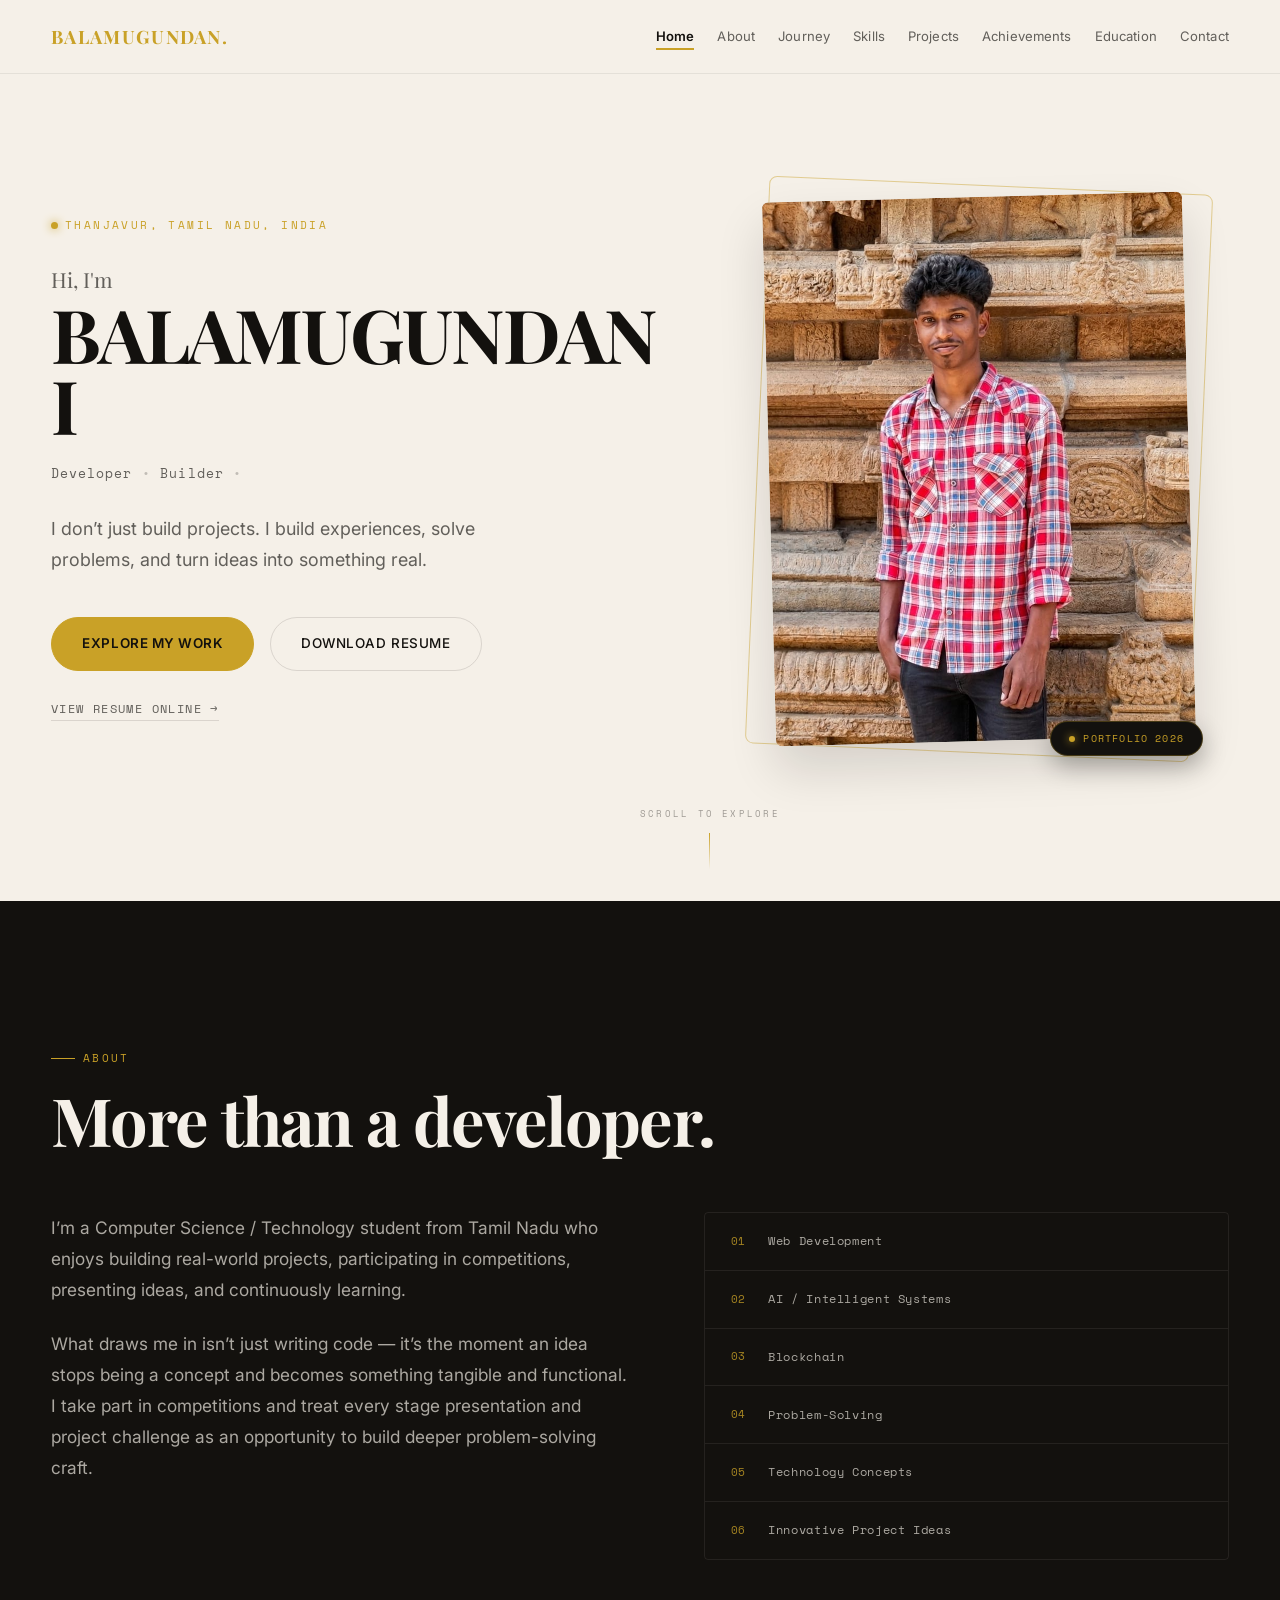
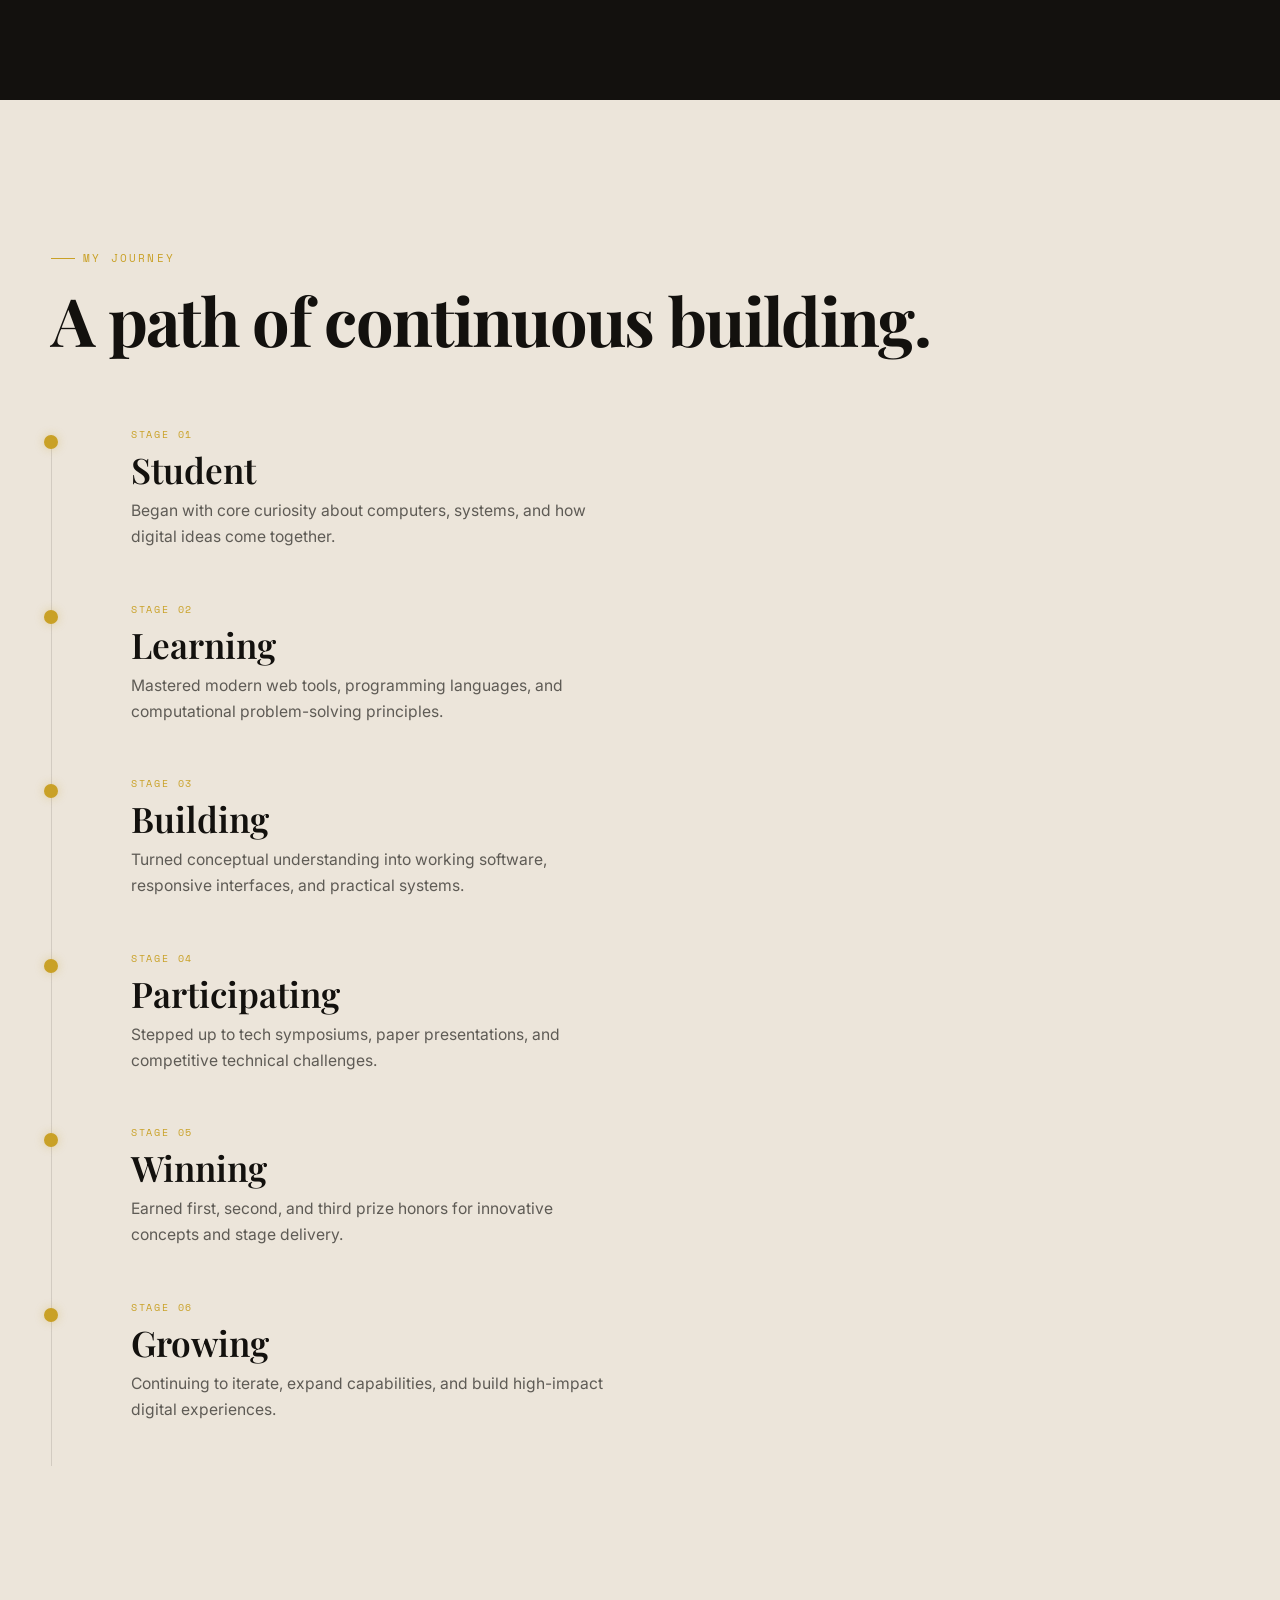
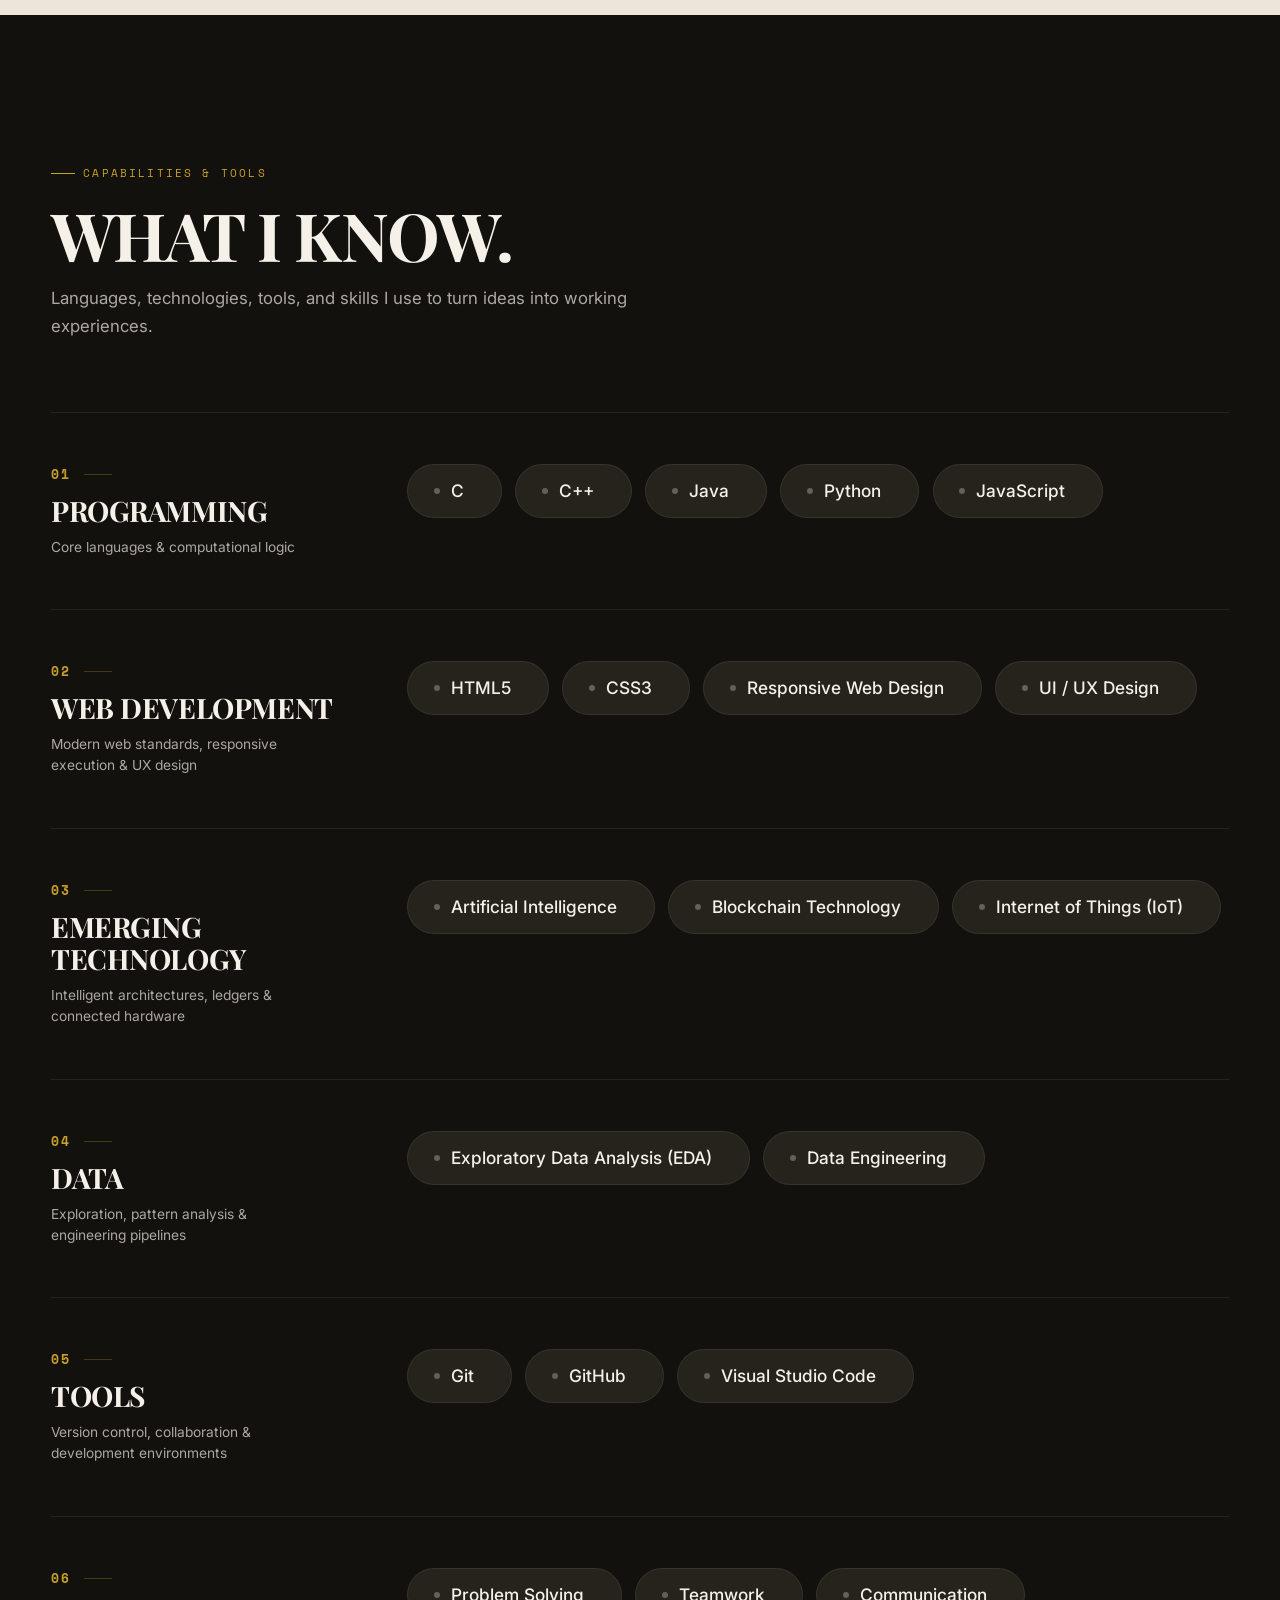
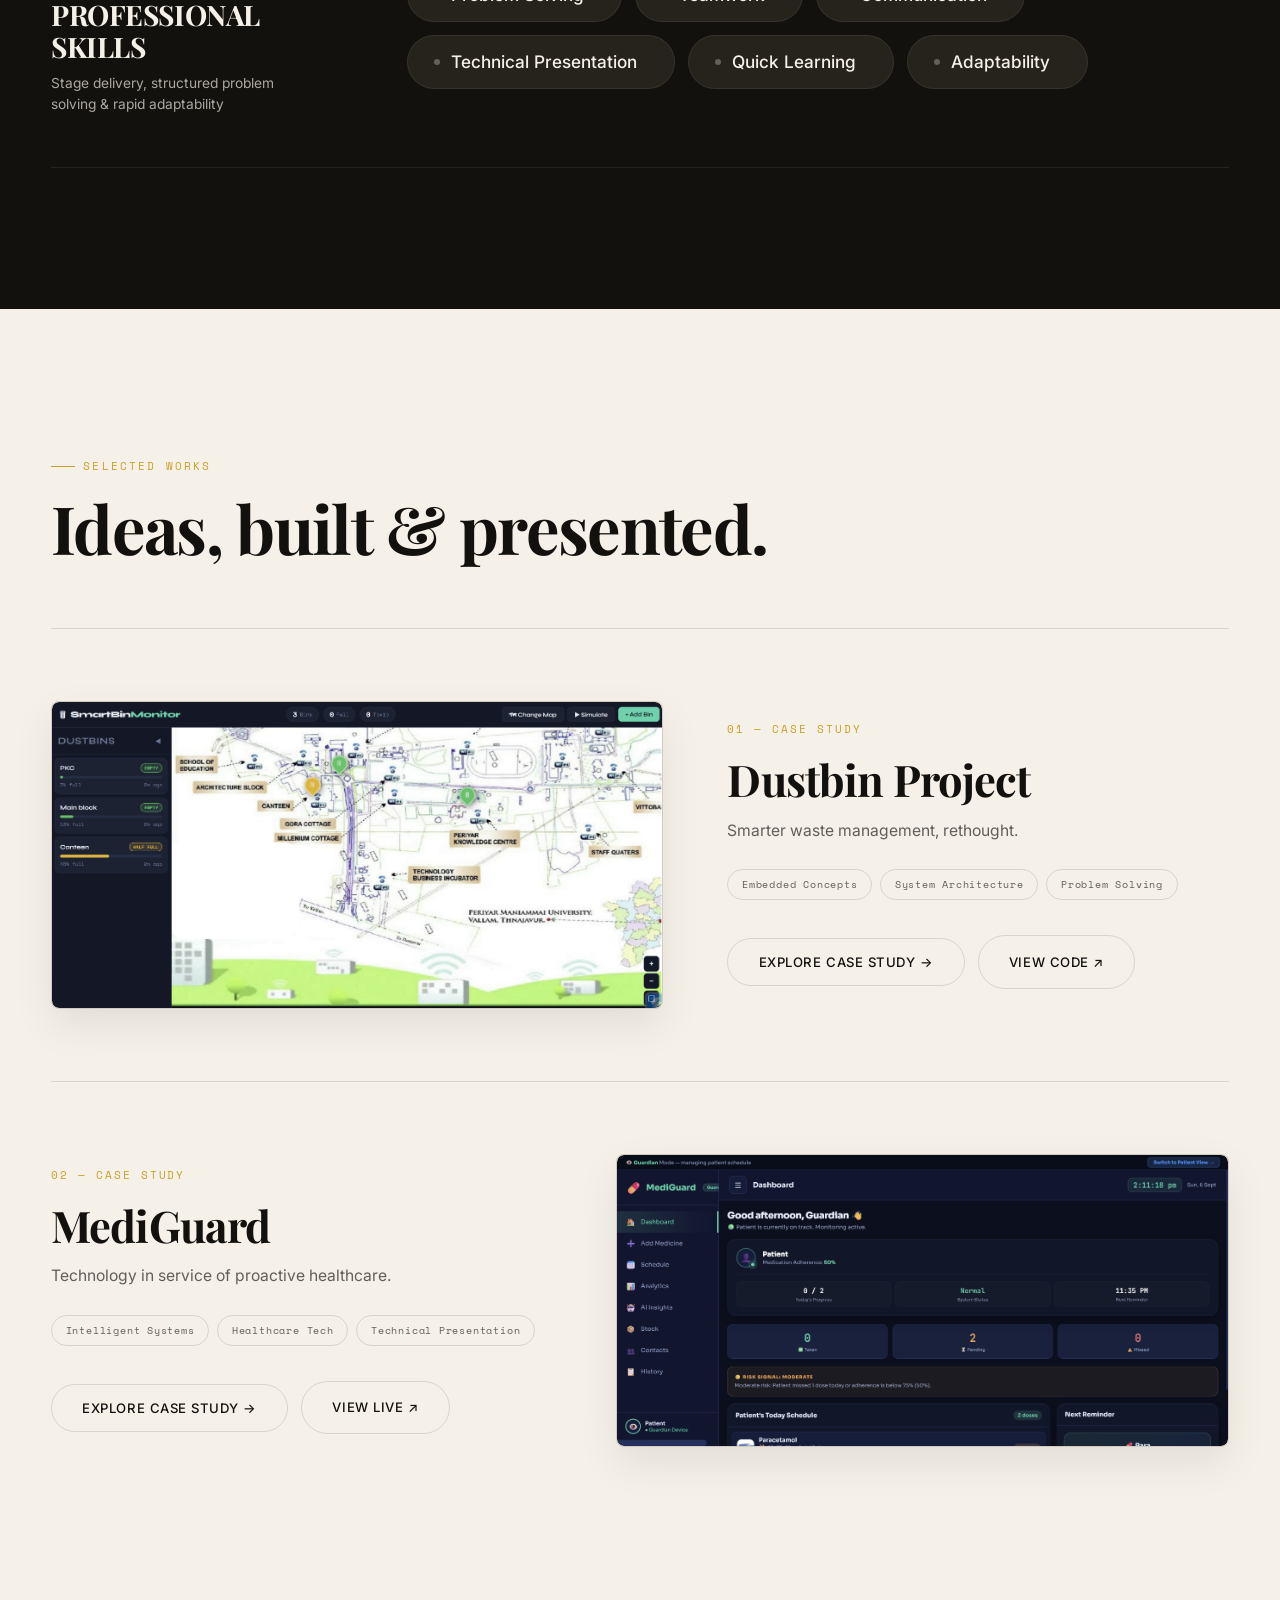
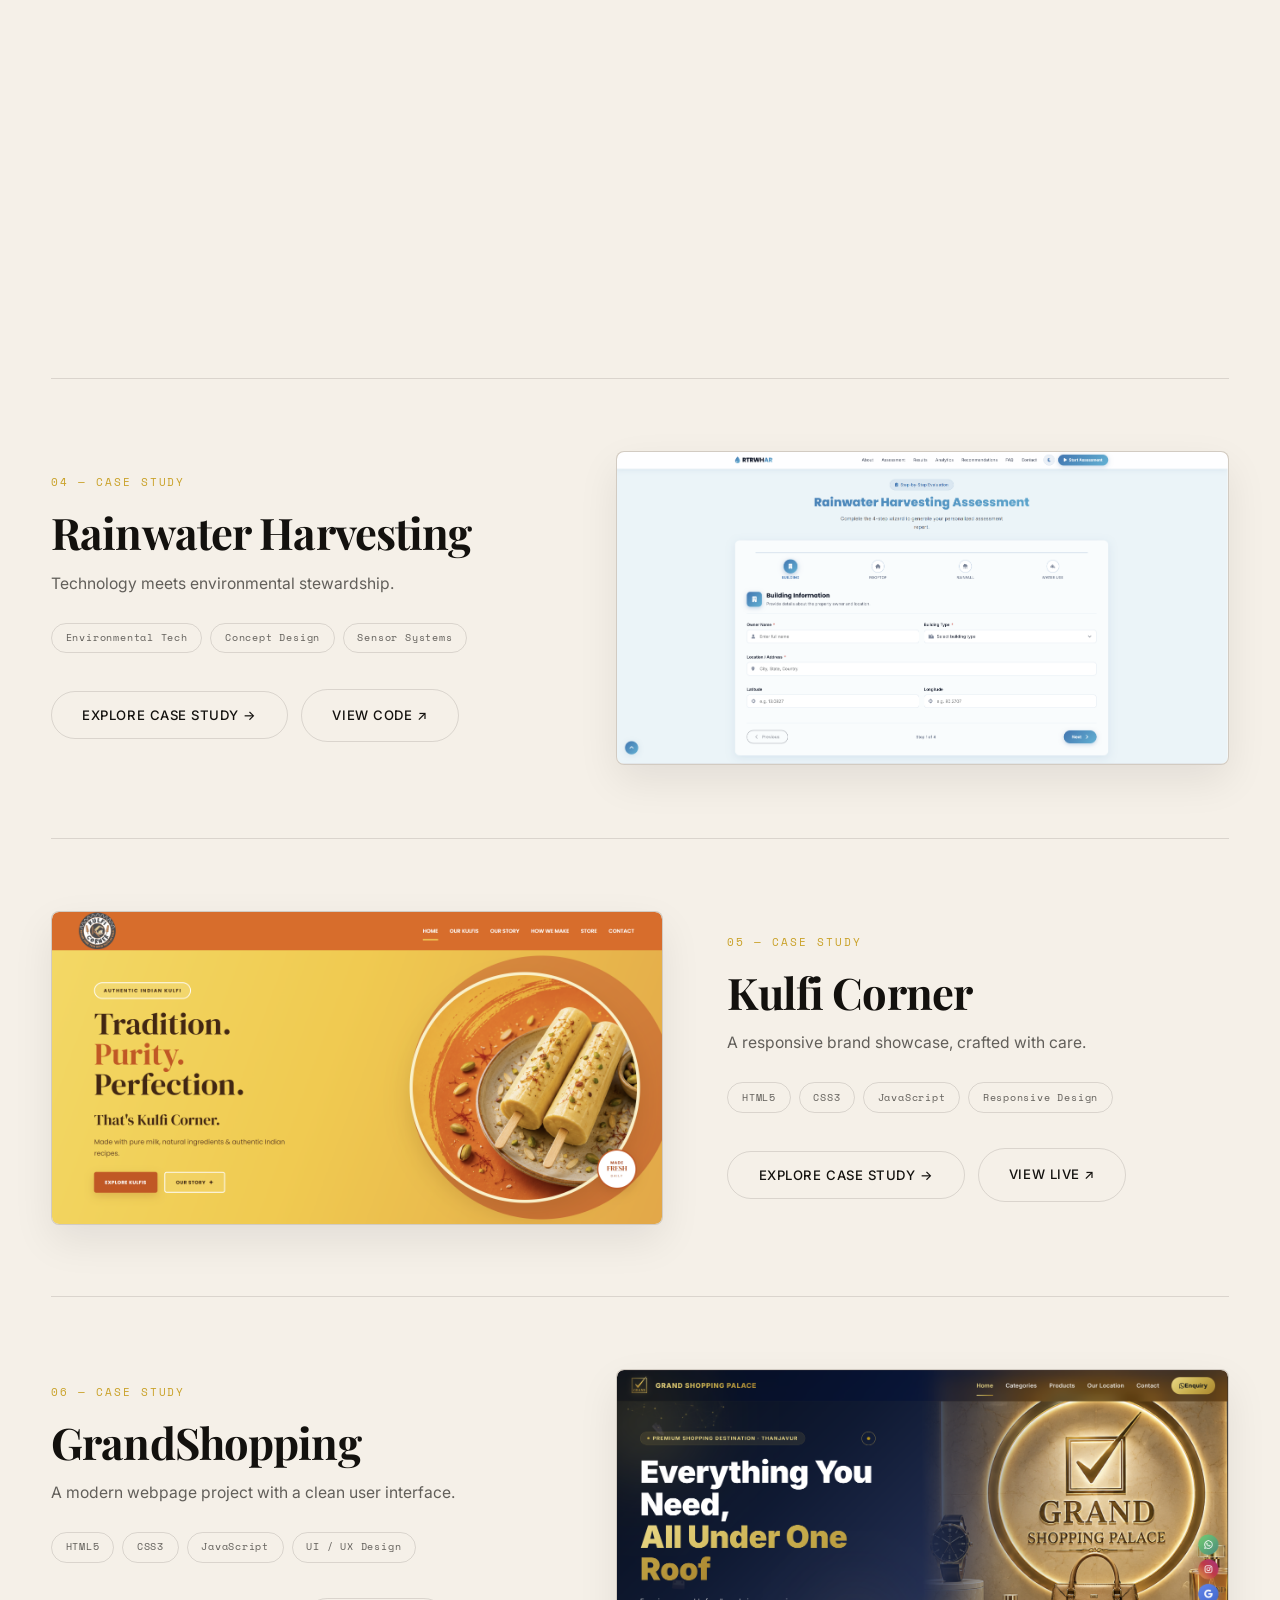
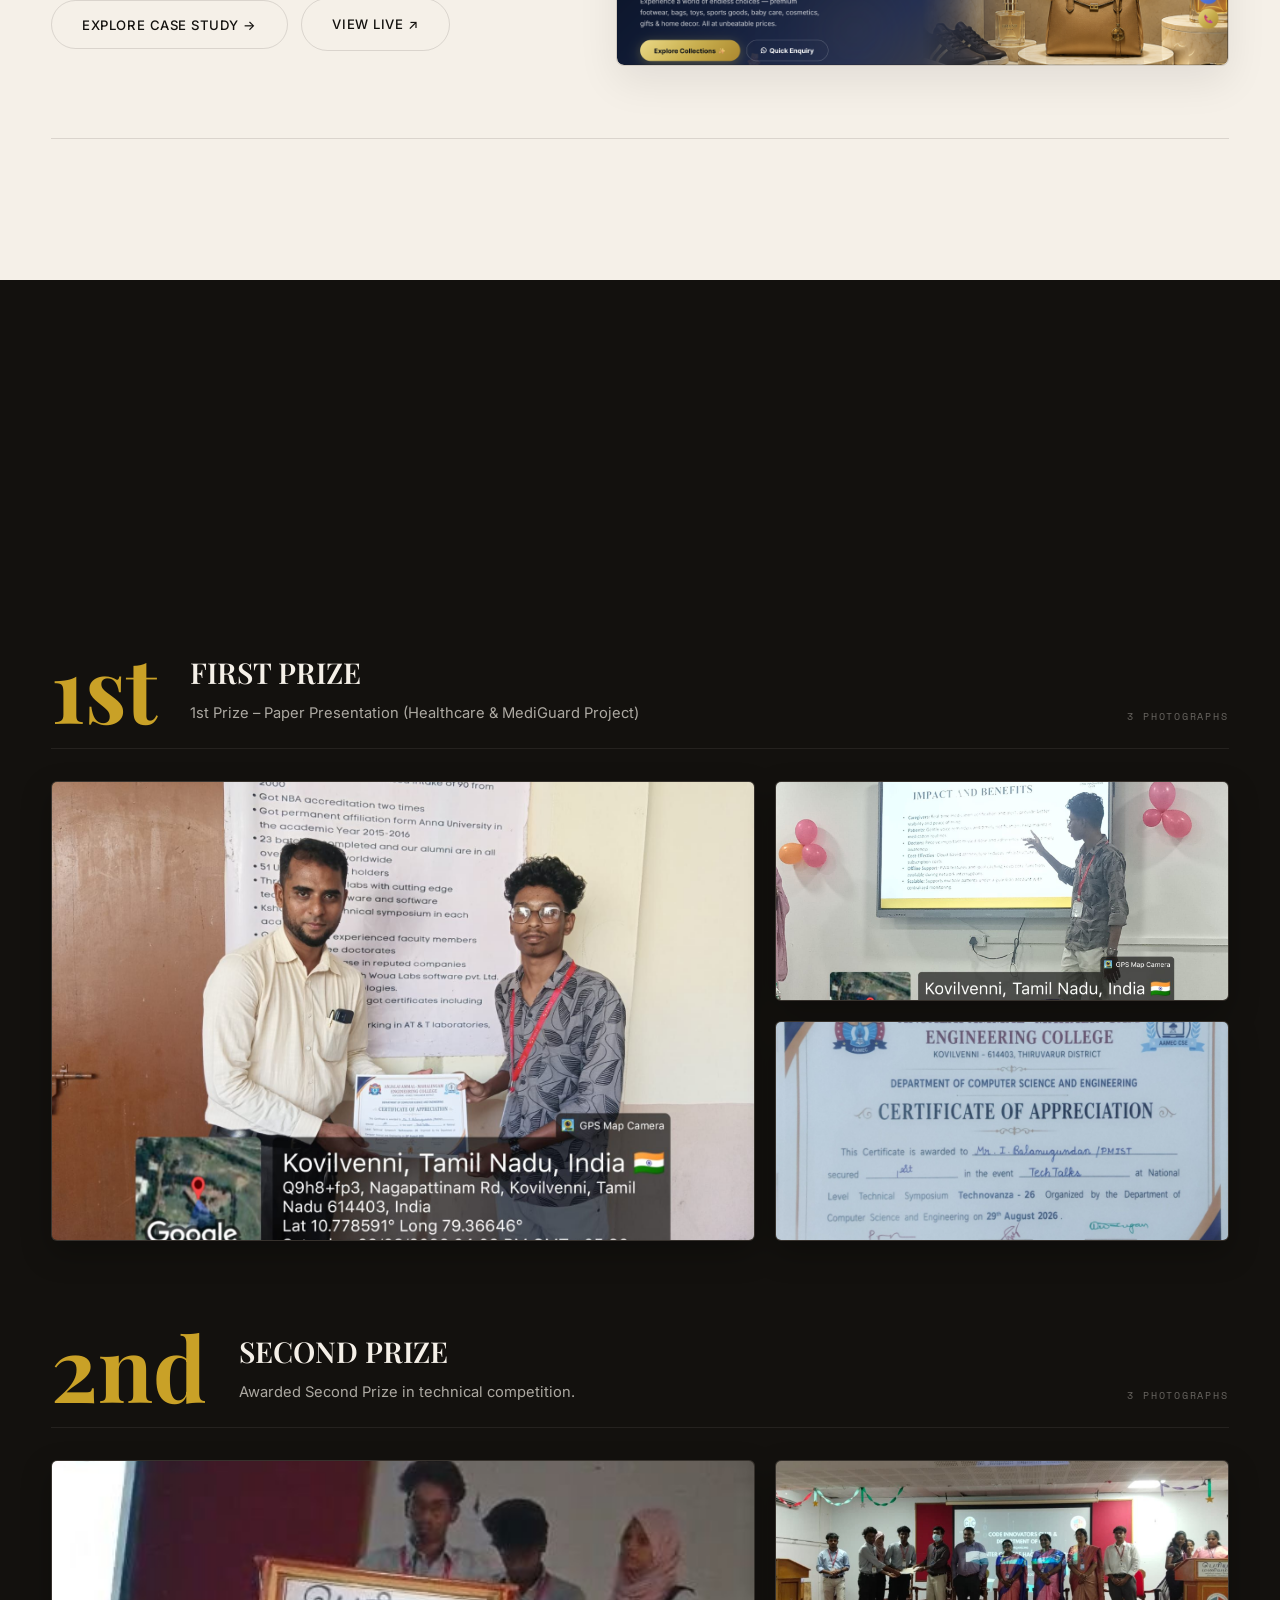
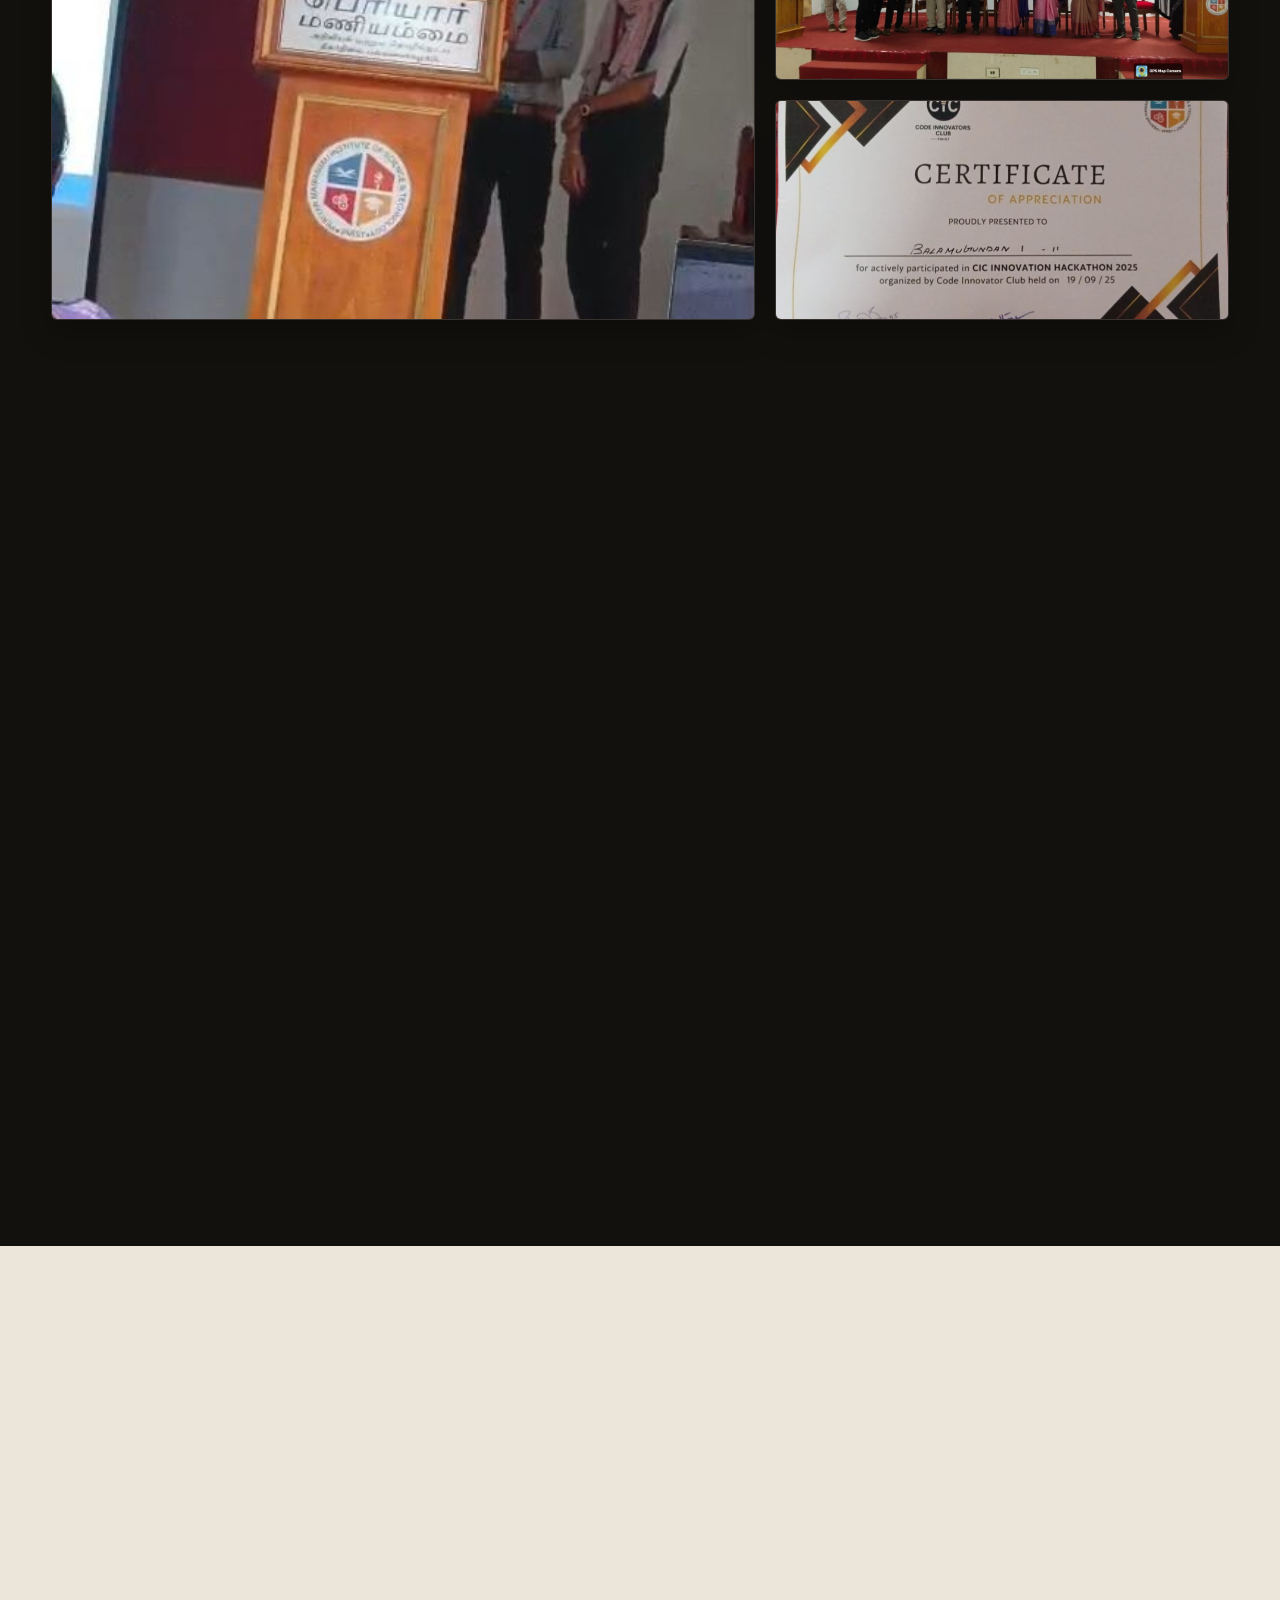
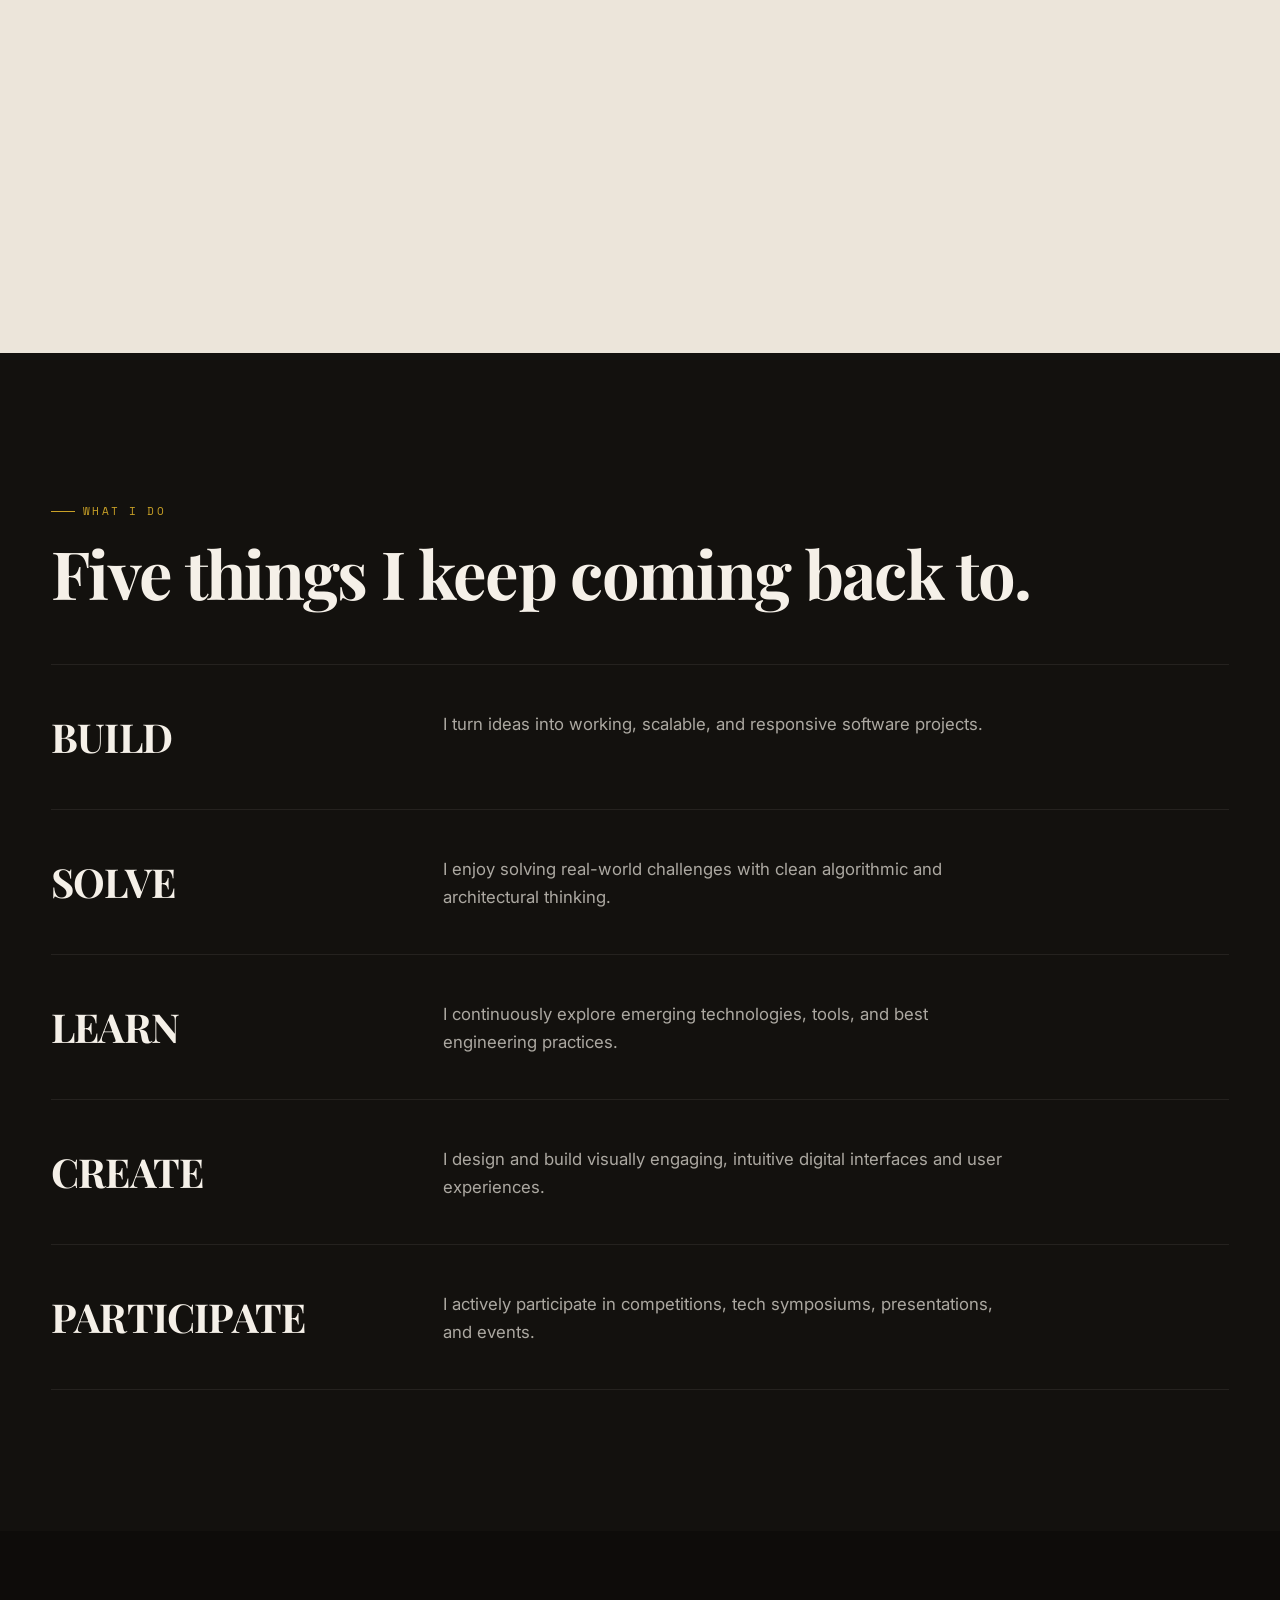
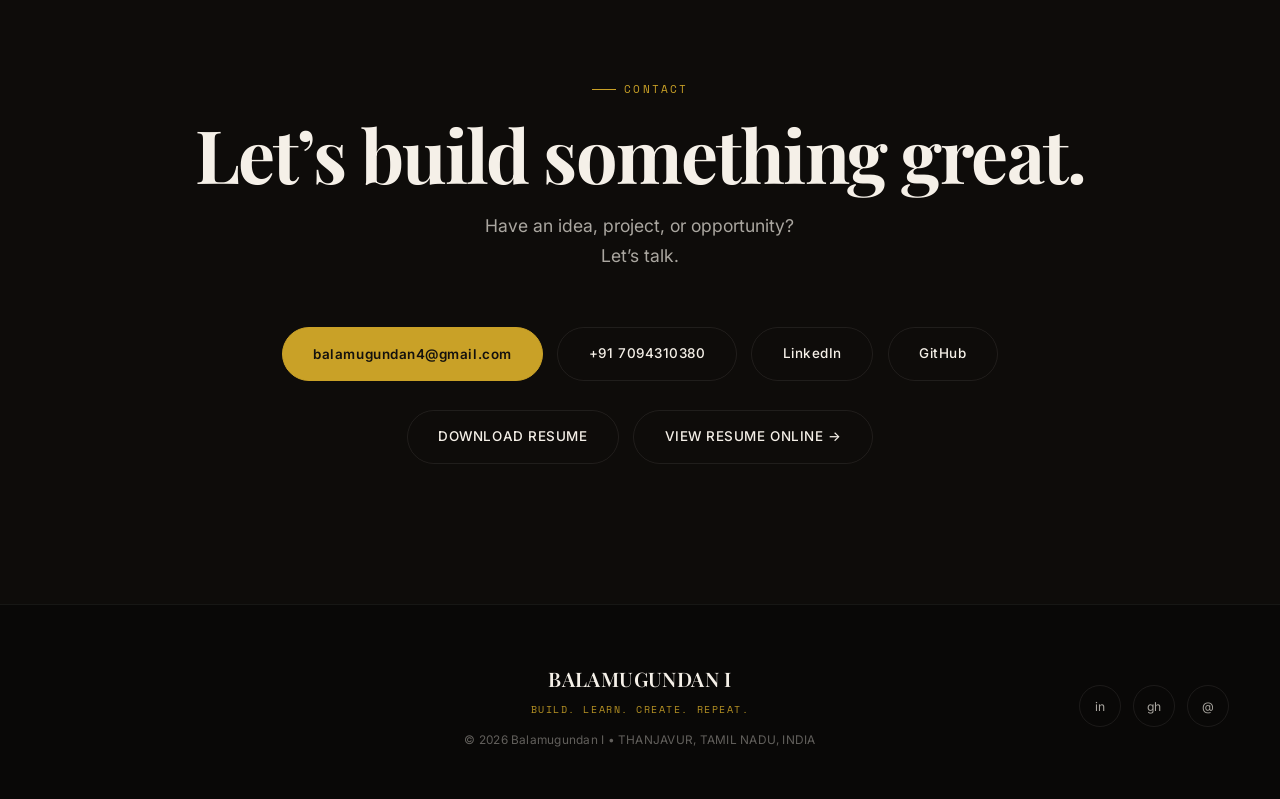
==== index.html @ ce83cd6a "Add project files" ====
<!doctype html>
<html lang="en">
<head>
  <meta charset="UTF-8" />
  <meta name="viewport" content="width=device-width, initial-scale=1.0" />
  <title>Balamugundan I — Developer & Technology Enthusiast</title>
  <meta name="description" content="Personal portfolio of Balamugundan I — developer, technology enthusiast, project builder, and competition participant." />
  <meta name="theme-color" content="#F5F0E8" />

  <!-- Open Graph Meta Tags -->
  <meta property="og:title" content="Balamugundan I — Developer & Technology Enthusiast" />
  <meta property="og:description" content="Personal portfolio of Balamugundan I — developer, technology enthusiast, project builder, and competition participant." />
  <meta property="og:type" content="website" />

  <link rel="icon" type="image/svg+xml" href="assets/favicon.svg" />
  
  <!-- Typography: Playfair Display (editorial) + Inter (clean) + Space Mono (technical) -->
  <link rel="preconnect" href="https://fonts.googleapis.com" />
  <link rel="preconnect" href="https://fonts.gstatic.com" crossorigin />
  <link href="https://fonts.googleapis.com/css2?family=Inter:wght@300;400;500;600;700&family=Playfair+Display:ital,wght@0,400;0,500;0,600;0,700;1,400;1,500;1,600&family=Space+Mono:ital,wght@0,400;0,700;1,400&display=swap" rel="stylesheet" />

  <link rel="stylesheet" href="style.css" />
</head>
<body>

  <!-- Scroll Progress Indicator -->
  <div id="scrollProgress" class="scroll-progress" aria-hidden="true"></div>

  <!-- Cinematic Intro Overlay -->
  <div id="intro" class="intro-curtain">
    <div class="intro-glow" aria-hidden="true"></div>
    <div class="intro-content">
      <div class="intro-rule" aria-hidden="true"></div>
      <h1 class="intro-name" id="introName">BALAMUGUNDAN I</h1>
      <p class="intro-line">BUILDING IDEAS INTO EXPERIENCES</p>
    </div>
    <button id="introSkip" class="intro-skip" hidden aria-label="Skip introduction">SKIP &rarr;</button>
  </div>

  <!-- Editorial Slim Navigation Bar (Integrated with Overall Aesthetic) -->
  <header class="site-header" id="siteHeader">
    <div class="header-inner container">
      <!-- Brand / Monogram -->
      <a href="#home" class="header-brand" data-goto="home" aria-label="Balamugundan I - Go to top">
        <span class="brand-text">BALAMUGUNDAN<span>.</span></span>
      </a>
      
      <!-- Editorial Navigation Links -->
      <nav class="header-nav" aria-label="Primary Navigation">
        <button data-goto="home" class="nav-item active">
          <span class="nav-text">Home</span>
          <span class="nav-indicator"></span>
        </button>
        <button data-goto="about" class="nav-item">
          <span class="nav-text">About</span>
          <span class="nav-indicator"></span>
        </button>
        <button data-goto="journey" class="nav-item">
          <span class="nav-text">Journey</span>
          <span class="nav-indicator"></span>
        </button>
        <button data-goto="skills" class="nav-item">
          <span class="nav-text">Skills</span>
          <span class="nav-indicator"></span>
        </button>
        <button data-goto="projects" class="nav-item">
          <span class="nav-text">Projects</span>
          <span class="nav-indicator"></span>
        </button>
        <button data-goto="achievements" class="nav-item">
          <span class="nav-text">Achievements</span>
          <span class="nav-indicator"></span>
        </button>
        <button data-goto="education" class="nav-item">
          <span class="nav-text">Education</span>
          <span class="nav-indicator"></span>
        </button>
        <button data-goto="contact" class="nav-item">
          <span class="nav-text">Contact</span>
          <span class="nav-indicator"></span>
        </button>
      </nav>

      <!-- Mobile Compact Menu Trigger -->
      <button class="header-mobile-toggle" id="headerMobileToggle" aria-expanded="false" aria-label="Open navigation menu">
        <span class="toggle-dot"></span>
        <span class="toggle-text">MENU</span>
      </button>
    </div>

    <!-- Mobile Editorial Drawer Menu -->
    <div class="mobile-drawer" id="mobileDrawer" aria-hidden="true">
      <div class="drawer-backdrop" id="drawerBackdrop"></div>
      <div class="drawer-panel">
        <div class="drawer-top">
          <span class="drawer-brand">BALAMUGUNDAN<span>.</span></span>
          <button class="drawer-close" id="drawerClose" aria-label="Close menu">&times;</button>
        </div>
        
        <div class="drawer-links">
          <button data-goto="home" class="drawer-link active">
            <span class="d-num">01</span><span class="d-label">Home</span>
          </button>
          <button data-goto="about" class="drawer-link">
            <span class="d-num">02</span><span class="d-label">About</span>
          </button>
          <button data-goto="journey" class="drawer-link">
            <span class="d-num">03</span><span class="d-label">Journey</span>
          </button>
          <button data-goto="skills" class="drawer-link">
            <span class="d-num">04</span><span class="d-label">Skills</span>
          </button>
          <button data-goto="projects" class="drawer-link">
            <span class="d-num">05</span><span class="d-label">Projects</span>
          </button>
          <button data-goto="achievements" class="drawer-link">
            <span class="d-num">06</span><span class="d-label">Achievements</span>
          </button>
          <button data-goto="education" class="drawer-link">
            <span class="d-num">07</span><span class="d-label">Education</span>
          </button>
          <button data-goto="contact" class="drawer-link">
            <span class="d-num">08</span><span class="d-label">Contact</span>
          </button>
        </div>

        <div class="drawer-bottom">
          <div class="drawer-resume-btns">
            <a href="Balamugundan_Resume.pdf" download="Balamugundan_Resume.pdf" class="btn small primary download-resume-btn">DOWNLOAD RESUME &darr;</a>
            <a href="Balamugundan_Resume.pdf" target="_blank" rel="noopener noreferrer" class="btn small on-light-btn">VIEW RESUME ONLINE &rarr;</a>
          </div>
          <p class="drawer-info">balamugundan4@gmail.com &bull; THANJAVUR, TAMIL NADU, INDIA</p>
        </div>
      </div>
    </div>
  </header>

  <main>

    <!-- 1. Hero Section (Clean, Immersive Split Layout) -->
    <section id="home" class="hero-section">
      <div class="container hero-grid">
        
        <!-- Left Column: Personal Identity & Messaging -->
        <div class="hero-left">
          <div class="hero-eyebrow hero-reveal" style="--d: 1;">
            <span class="hero-loc-dot"></span>
            <span>THANJAVUR, TAMIL NADU, INDIA</span>
          </div>

          <p class="hero-greeting hero-reveal" style="--d: 2;">Hi, I'm</p>
          <h1 class="hero-name hero-reveal" style="--d: 3;" id="heroName">BALAMUGUNDAN I</h1>
          
          <div class="hero-role-line hero-reveal" style="--d: 4;">
            <span>Developer</span>
            <span class="hero-dot">&bull;</span>
            <span>Builder</span>
            <span class="hero-dot">&bull;</span>
            <span id="roleAnimated" class="hero-role-animated">Tech Enthusiast</span>
          </div>

          <p class="hero-statement hero-reveal" style="--d: 5;">
            I don&rsquo;t just build projects. I build experiences, solve problems, and turn ideas into something real.
          </p>

          <div class="hero-actions hero-reveal" style="--d: 6;">
            <a href="#projects" class="btn primary" data-goto="projects">EXPLORE MY WORK</a>
            <a href="Balamugundan_Resume.pdf" download="Balamugundan_Resume.pdf" class="btn on-light-btn download-resume-btn">DOWNLOAD RESUME</a>
          </div>

          <div class="hero-resume-row hero-reveal" style="--d: 7;">
            <a href="Balamugundan_Resume.pdf" target="_blank" rel="noopener noreferrer" class="btn-ghost">VIEW RESUME ONLINE &rarr;</a>
          </div>
        </div>

        <!-- Right Column: Prominent Personal Photo Frame -->
        <div class="hero-right">
          <div class="profile-art-container hero-reveal" style="--d: 4;" id="profilePhotoContainer">
            <div class="profile-art-frame">
              <img 
                id="profilePhotoImg"
                src="public/images/profile.jpeg" 
                alt="Balamugundan I - Personal Photo" 
                class="profile-photo"
                onerror="this.onerror=null; this.src='assets/images/profile.jpg'; this.onerror=() => showProfilePlaceholder();"
              />
              
              <!-- Elegant Typography Fallback (shows before user copies personal photo) -->
              <div id="profilePlaceholder" class="profile-photo-placeholder" style="display: none;">
                <div class="ph-monogram">BI</div>
                <span class="ph-label">BALAMUGUNDAN I</span>
                <span class="ph-tag">Developer &bull; Builder</span>
                <span class="ph-path">/public/images/profile.jpg</span>
              </div>
            </div>

            <!-- Floating Accent Badge -->
            <div class="profile-badge hero-reveal" style="--d: 8;">
              <span class="badge-dot"></span>
              <span>PORTFOLIO 2026</span>
            </div>
          </div>
        </div>

      </div>
      <div class="scroll-hint hero-reveal" style="--d: 9;" aria-hidden="true">SCROLL TO EXPLORE</div>
    </section>

    <!-- 2. About Me Section -->
    <section id="about">
      <div class="container">
        <p class="eyebrow reveal">About</p>
        <h2 class="reveal section-title">More than a developer.</h2>

        <div class="about-layout">
          <div class="reveal">
            <p class="about-copy">
              I&rsquo;m a Computer Science / Technology student from Tamil Nadu who enjoys building real-world projects, participating in competitions, presenting ideas, and continuously learning.
            </p>
            <p class="about-copy">
              What draws me in isn&rsquo;t just writing code &mdash; it&rsquo;s the moment an idea stops being a concept and becomes something tangible and functional. I take part in competitions and treat every stage presentation and project challenge as an opportunity to build deeper problem-solving craft.
            </p>
          </div>

          <div class="reveal about-interests">
            <div class="interest-item"><span class="interest-num">01</span><span>Web Development</span></div>
            <div class="interest-item"><span class="interest-num">02</span><span>AI / Intelligent Systems</span></div>
            <div class="interest-item"><span class="interest-num">03</span><span>Blockchain</span></div>
            <div class="interest-item"><span class="interest-num">04</span><span>Problem-Solving</span></div>
            <div class="interest-item"><span class="interest-num">05</span><span>Technology Concepts</span></div>
            <div class="interest-item"><span class="interest-num">06</span><span>Innovative Project Ideas</span></div>
          </div>
        </div>
      </div>
    </section>

    <!-- 3. My Journey Section -->
    <section id="journey">
      <div class="container">
        <p class="eyebrow reveal">My Journey</p>
        <h2 class="reveal section-title">A path of continuous building.</h2>

        <div class="journey-track">
          <div class="journey-item reveal">
            <div class="journey-dot"></div>
            <span class="journey-step">STAGE 01</span>
            <h3>Student</h3>
            <p>Began with core curiosity about computers, systems, and how digital ideas come together.</p>
          </div>

          <div class="journey-item reveal">
            <div class="journey-dot"></div>
            <span class="journey-step">STAGE 02</span>
            <h3>Learning</h3>
            <p>Mastered modern web tools, programming languages, and computational problem-solving principles.</p>
          </div>

          <div class="journey-item reveal">
            <div class="journey-dot"></div>
            <span class="journey-step">STAGE 03</span>
            <h3>Building</h3>
            <p>Turned conceptual understanding into working software, responsive interfaces, and practical systems.</p>
          </div>

          <div class="journey-item reveal">
            <div class="journey-dot"></div>
            <span class="journey-step">STAGE 04</span>
            <h3>Participating</h3>
            <p>Stepped up to tech symposiums, paper presentations, and competitive technical challenges.</p>
          </div>

          <div class="journey-item reveal">
            <div class="journey-dot"></div>
            <span class="journey-step">STAGE 05</span>
            <h3>Winning</h3>
            <p>Earned first, second, and third prize honors for innovative concepts and stage delivery.</p>
          </div>

          <div class="journey-item reveal">
            <div class="journey-dot"></div>
            <span class="journey-step">STAGE 06</span>
            <h3>Growing</h3>
            <p>Continuing to iterate, expand capabilities, and build high-impact digital experiences.</p>
          </div>
        </div>
      </div>
    </section>

    <!-- 4. Skills Section -->
    <section id="skills">
      <div class="container">
        <p class="eyebrow reveal">Capabilities &amp; Tools</p>
        <h2 class="reveal section-title">WHAT I KNOW.</h2>
        <p class="skills-sub reveal">Languages, technologies, tools, and skills I use to turn ideas into working experiences.</p>
        <div class="skills-editorial" id="skillsContainer"></div>
      </div>
    </section>

    <!-- 5. Projects Section (Magazine / Editorial Layout) -->
    <section id="projects">
      <div class="container">
        <p class="eyebrow reveal">Selected Works</p>
        <h2 class="reveal section-title">Ideas, built &amp; presented.</h2>
        <div id="projectsMagazine" class="projects-magazine"></div>
      </div>
    </section>

    <!-- 6. Achievements Section (Single Headings, Visible Photo Previews) -->
    <section id="achievements">
      <div class="container">
        <p class="eyebrow reveal">Hall of Achievements</p>
        <h2 class="reveal section-title">Proof of the journey.</h2>
        <p class="achievements-sub reveal">Three moments that made the journey worth remembering.</p>

        <!-- Dynamic Editorial Gallery Rendered via JS -->
        <div id="achievementEditorial" class="achievement-editorial"></div>

        <!-- TechTalks / Special Recognition Strip (No Duplicate 1st Prize heading) -->
        <div class="achievement-milestone reveal">
          <div class="milestone-badge">&#9733; ADDITIONAL RECOGNITION</div>
          <div class="milestone-content">
            <h4>TechTalks Competition &mdash; 1st Place</h4>
            <p>Awarded first place at TechTalks for technical communication, ideation, and delivery.</p>
          </div>
        </div>
      </div>
    </section>

    <!-- 7. Education Section -->
    <section id="education">
      <div class="container">
        <p class="eyebrow reveal">Education</p>
        <h2 class="reveal section-title">Where it&rsquo;s taking shape.</h2>
        <div class="reveal edu-card">
          <div class="edu-icon">&#9670;</div>
          <div>
           <h3>Periyar Maniammai Institute of Science and Technology</h3>
            <p>B.Tech in Computer Science and Engineering</p>
            <p class="education-meta">
              Currently Pursuing &nbsp;•&nbsp; Department of Computer Science and Engineering
            </p>
          </div>
        </div>
      </div>
    </section>

    <!-- 8. What I Do Section -->
    <section id="what-i-do">
      <div class="container">
        <p class="eyebrow reveal">What I Do</p>
        <h2 class="reveal section-title">Five things I keep coming back to.</h2>
        <div id="whatIDoList" class="what-list"></div>
      </div>
    </section>

    <!-- 9. Contact Section -->
    <section id="contact">
      <div class="container">
        <p class="eyebrow reveal">Contact</p>
        <h2 class="reveal section-title">Let&rsquo;s build something great.</h2>
        <p class="reveal contact-sub">Have an idea, project, or opportunity?<br />Let&rsquo;s talk.</p>

        <div class="reveal contact-ctas">
          <button id="copyEmailBtn" class="btn primary">
            <span id="copyEmailLabel">balamugundan4@gmail.com</span>
          </button>
          <a href="tel:7094310380" class="btn">+91 7094310380</a>
          <a href="https://www.linkedin.com/in/balamugundan" target="_blank" rel="noopener noreferrer" class="btn">LinkedIn</a>
          <a href="https://github.com/Balamugundan" target="_blank" rel="noopener noreferrer" class="btn">GitHub</a>
        </div>

        <div class="reveal contact-resume">
          <a href="Balamugundan_Resume.pdf" download="Balamugundan_Resume.pdf" class="btn download-resume-btn">DOWNLOAD RESUME</a>
          <a href="Balamugundan_Resume.pdf" target="_blank" rel="noopener noreferrer" class="btn">VIEW RESUME ONLINE &rarr;</a>
        </div>
      </div>
    </section>

  </main>

  <!-- 10. Footer -->
  <footer>
    <div class="container footer-inner">
      <div class="footer-center">
        <p class="footer-name">BALAMUGUNDAN I</p>
        <p class="footer-tag">BUILD. LEARN. CREATE. REPEAT.</p>
        <p class="footer-copy">&copy; 2026 Balamugundan I &bull; THANJAVUR, TAMIL NADU, INDIA</p>
      </div>
      <div class="footer-social">
        <a href="https://www.linkedin.com/in/balamugundan" target="_blank" rel="noopener noreferrer" aria-label="LinkedIn">in</a>
        <a href="https://github.com/Balamugundan" target="_blank" rel="noopener noreferrer" aria-label="GitHub">gh</a>
        <a href="mailto:balamugundan4@gmail.com" aria-label="Email">@</a>
      </div>
    </div>
  </footer>

  <!-- Project Case-Study Modal -->
  <div id="projectModal" class="modal-overlay" hidden>
    <div class="modal-panel" role="dialog" aria-modal="true" aria-labelledby="modalTitle">
      <button class="modal-close" id="modalClose" aria-label="Close case study">&times;</button>
      <p class="eyebrow" id="modalIndex"></p>
      <h2 id="modalTitle" class="modal-title"></h2>
      <p id="modalTagline" class="modal-tagline"></p>
      <div class="modal-image-wrap">
        <img id="modalImage" alt="" loading="lazy" />
      </div>
      <div class="modal-grid">
        <div><h3>PROBLEM</h3><p id="modalProblem"></p></div>
        <div><h3>SOLUTION</h3><p id="modalSolution"></p></div>
        <div><h3>MY CONTRIBUTION</h3><p id="modalContribution"></p></div>
        <div><h3>KEY FEATURES</h3><ul id="modalFeatures"></ul></div>
      </div>
      <div id="modalTech" class="modal-tech"></div>
      <div id="modalLinks" class="modal-links"></div>
    </div>
  </div>

  <!-- Achievement Lightbox -->
  <div id="lightbox" class="lightbox-overlay" hidden>
    <button class="lightbox-close" id="lightboxClose" aria-label="Close gallery">&times;</button>
    <p id="lightboxCounter" class="lightbox-counter"></p>
    <div class="lightbox-stage">
      <button class="lightbox-nav prev" id="lightboxPrev" aria-label="Previous photo">&larr;</button>
      <img id="lightboxImage" alt="" />
      <button class="lightbox-nav next" id="lightboxNext" aria-label="Next photo">&rarr;</button>
    </div>
  </div>

  <script src="script.js"></script>
</body>
</html>
---- style.css ----
/* ============================================================
   BALAMUGUNDAN I — Creative Editorial Portfolio
   Visual Identity: Editorial · Warm Minimalist · Layered Depth
   ============================================================ */

/* ── 1. Root Design Tokens ──────────────────────────────────── */
:root {
  /* Warm Light Surfaces */
  --warm-bg:      #F5F0E8;
  --warm-card:    #ECE5DA;
  --warm-border:  rgba(26, 22, 18, 0.12);
  
  /* Dark Cinematic Surfaces */
  --charcoal-bg:  #13110E;
  --charcoal-sub: #1C1915;
  --surface:      #26221C;
  --surface-alt:  #2F2B23;
  
  /* Premium Accent */
  --gold:         #C9A127;
  --gold-glow:    rgba(201, 161, 39, 0.35);
  --gold-faint:   rgba(201, 161, 39, 0.09);
  --gold-border:  rgba(201, 161, 39, 0.28);

  /* Typography Colors - On Dark */
  --on-dark:       #F5F0E8;
  --on-dark-dim:   rgba(245, 240, 232, 0.68);
  --on-dark-faint: rgba(245, 240, 232, 0.38);
  --line-dark:     rgba(245, 240, 232, 0.08);

  /* Typography Colors - On Light */
  --on-light:       #13110E;
  --on-light-dim:   rgba(19, 17, 14, 0.65);
  --on-light-faint: rgba(19, 17, 14, 0.38);

  /* Font Families */
  --font-display: "Playfair Display", Georgia, serif;
  --font-body:    "Inter", -apple-system, BlinkMacSystemFont, sans-serif;
  --font-mono:    "Space Mono", monospace;

  /* Layout & Motion */
  --ease:         cubic-bezier(0.16, 1, 0.3, 1);
  --ease-out:     cubic-bezier(0.25, 1, 0.5, 1);
  --ease-in-out:  cubic-bezier(0.65, 0, 0.35, 1);
  --container:    min(1240px, 92vw);
}

/* ── 2. Reset & Global Styles ────────────────────────────────── */
*, *::before, *::after { box-sizing: border-box; }
html { scroll-behavior: smooth; }
html, body { margin: 0; padding: 0; overflow-x: hidden; }

body {
  background: var(--charcoal-bg);
  color: var(--on-dark);
  font-family: var(--font-body);
  -webkit-font-smoothing: antialiased;
  -moz-osx-font-smoothing: grayscale;
  line-height: 1.6;
  cursor: auto; /* Clean standard system cursor */
}

::selection { background: var(--gold); color: #13110E; }
a { color: inherit; text-decoration: none; }
button { font-family: inherit; cursor: pointer; background: none; border: none; color: inherit; }
img { max-width: 100%; display: block; }
ul, ol { margin: 0; padding: 0; list-style: none; }
h1, h2, h3, h4 { margin: 0; font-weight: 500; }
p { margin: 0; }

.container { width: var(--container); margin: 0 auto; }
section { position: relative; padding: clamp(5.5rem, 11vw, 9.5rem) 0; }

/* ── Scroll Progress Bar ────────────────────────────────────── */
.scroll-progress {
  position: fixed;
  top: 0;
  left: 0;
  width: 100%;
  height: 2.5px;
  background: linear-gradient(90deg, var(--gold), #ecd47c, var(--gold));
  transform-origin: 0 50%;
  transform: scaleX(0);
  z-index: 1200;
  pointer-events: none;
  box-shadow: 0 0 10px var(--gold-glow);
  transition: transform 0.05s linear;
}

/* Eyebrows & Typography */
.eyebrow {
  font-family: var(--font-mono);
  font-size: 0.68rem;
  letter-spacing: 0.20em;
  text-transform: uppercase;
  color: var(--gold);
  display: inline-flex;
  align-items: center;
  gap: 0.75em;
}
.eyebrow::before {
  content: '';
  width: 0;
  height: 1px;
  background: var(--gold);
  display: inline-block;
  flex-shrink: 0;
  transition: width 0.7s var(--ease) 0.15s;
}
.reveal.in-view.eyebrow::before,
.reveal.in-view .eyebrow::before,
.hero-reveal.in-view .eyebrow::before,
body.hero-animated .hero-eyebrow::before {
  width: 24px;
}

.section-title {
  font-family: var(--font-display);
  font-weight: 700;
  font-size: clamp(2.4rem, 5.2vw, 4.2rem);
  line-height: 1.06;
  letter-spacing: -0.025em;
  margin-top: 1.1rem;
}

.placeholder-note {
  margin-top: 0.8rem;
  font-family: var(--font-mono);
  font-size: 0.64rem;
  letter-spacing: 0.05em;
  color: var(--on-light-faint);
}

/* ── 3. Buttons & Interactive Links ─────────────────────────── */
.btn {
  position: relative;
  display: inline-flex;
  align-items: center;
  justify-content: center;
  gap: 0.55rem;
  padding: 0.95rem 1.9rem;
  border-radius: 999px;
  font-family: var(--font-body);
  font-size: 0.84rem;
  font-weight: 500;
  letter-spacing: 0.04em;
  border: 1.5px solid var(--line-dark);
  color: var(--on-dark);
  white-space: nowrap;
  overflow: hidden;
  transition: transform 0.35s var(--ease), border-color 0.35s var(--ease), color 0.35s var(--ease), background 0.35s var(--ease), box-shadow 0.35s var(--ease);
}
.btn::after {
  content: '';
  position: absolute;
  top: 0;
  left: -120%;
  width: 80%;
  height: 100%;
  background: linear-gradient(90deg, transparent, rgba(255, 255, 255, 0.15), transparent);
  transform: skewX(-20deg);
  transition: left 0.65s var(--ease);
  pointer-events: none;
}
.btn:hover::after {
  left: 140%;
}
.btn.small { font-size: 0.76rem; padding: 0.65rem 1.3rem; }
.btn.primary {
  background: var(--gold);
  color: #13110E;
  border-color: var(--gold);
  font-weight: 600;
}
.btn.primary:hover {
  background: #DCB135;
  border-color: #DCB135;
  color: #13110E;
  transform: translateY(-2px);
  box-shadow: 0 10px 28px var(--gold-glow);
}
.btn:not(.primary):hover {
  border-color: var(--gold);
  color: var(--gold);
  transform: translateY(-2px);
}
.btn:active {
  transform: translateY(0);
}
.btn:focus-visible, a:focus-visible, button:focus-visible {
  outline: 2px solid var(--gold);
  outline-offset: 3px;
}

.on-light-btn {
  border-color: var(--warm-border);
  color: var(--on-light);
}
.on-light-btn:hover {
  border-color: var(--gold) !important;
  color: var(--gold) !important;
}

.btn-ghost {
  display: inline-flex;
  align-items: center;
  gap: 0.35em;
  font-family: var(--font-mono);
  font-size: 0.72rem;
  letter-spacing: 0.12em;
  color: var(--on-light-dim);
  border-bottom: 1px solid var(--warm-border);
  padding-bottom: 2px;
  transition: all 0.3s var(--ease);
}
.btn-ghost:hover {
  color: var(--gold);
  border-color: var(--gold);
  transform: translateX(3px);
}

/* ── 4. Comprehensive Motion & Reveal System ────────────────── */
.reveal,
.reveal-up {
  opacity: 0;
  transform: translateY(28px);
  transition: opacity 0.85s var(--ease), transform 0.85s var(--ease);
  will-change: opacity, transform;
}
.reveal-left {
  opacity: 0;
  transform: translateX(-32px);
  transition: opacity 0.85s var(--ease), transform 0.85s var(--ease);
  will-change: opacity, transform;
}
.reveal-right {
  opacity: 0;
  transform: translateX(32px);
  transition: opacity 0.85s var(--ease), transform 0.85s var(--ease);
  will-change: opacity, transform;
}
.reveal-scale {
  opacity: 0;
  transform: scale(0.94);
  transition: opacity 0.85s var(--ease), transform 0.85s var(--ease);
  will-change: opacity, transform;
}
.reveal-blur {
  opacity: 0;
  filter: blur(10px);
  transform: translateY(18px);
  transition: opacity 0.85s var(--ease), transform 0.85s var(--ease), filter 0.85s var(--ease);
  will-change: opacity, transform, filter;
}
.reveal.in-view,
.reveal-up.in-view,
.reveal-left.in-view,
.reveal-right.in-view,
.reveal-scale.in-view {
  opacity: 1;
  transform: translate(0) scale(1);
}
.reveal-blur.in-view {
  opacity: 1;
  transform: translateY(0);
  filter: blur(0);
}

/* Stagger Utilities */
.stagger-1 { transition-delay: 0.08s; }
.stagger-2 { transition-delay: 0.16s; }
.stagger-3 { transition-delay: 0.24s; }
.stagger-4 { transition-delay: 0.32s; }
.stagger-5 { transition-delay: 0.40s; }
.stagger-6 { transition-delay: 0.48s; }

/* Line Draw Animation */
.line-draw {
  position: relative;
}
.line-draw::after {
  content: '';
  position: absolute;
  bottom: 0;
  left: 0;
  width: 0;
  height: 1px;
  background: var(--gold);
  transition: width 0.85s var(--ease) 0.2s;
}
.in-view.line-draw::after,
.in-view .line-draw::after {
  width: 100%;
}

/* ── 5. Cinematic Intro Curtain Overlay ─────────────────────── */
#intro.intro-curtain {
  position: fixed;
  inset: 0;
  background: #0E0C0A;
  z-index: 1000;
  display: flex;
  align-items: center;
  justify-content: center;
  flex-direction: column;
  transition: transform 0.95s cubic-bezier(0.77, 0, 0.175, 1), opacity 0.6s ease;
  will-change: transform, opacity;
}
#intro.intro-curtain.hide {
  transform: translateY(-100%);
  pointer-events: none;
}

.intro-content {
  display: flex;
  flex-direction: column;
  align-items: center;
  justify-content: center;
  text-align: center;
  position: relative;
  z-index: 2;
}

.intro-glow {
  position: absolute;
  width: 600px;
  height: 600px;
  border-radius: 50%;
  background: radial-gradient(circle, rgba(201,161,39,0.2) 0%, transparent 70%);
  filter: blur(55px);
  opacity: 0;
  transform: scale(0.35);
  transition: opacity 1.4s var(--ease), transform 1.4s var(--ease);
}
#intro.play .intro-glow { opacity: 1; transform: scale(1); }

.intro-rule {
  width: 0;
  height: 1px;
  background: var(--gold);
  margin-bottom: 1.8rem;
  transition: width 0.95s var(--ease) 0.2s;
}
#intro.play .intro-rule { width: 96px; }

.intro-name {
  font-family: var(--font-display);
  font-size: clamp(2.2rem, 8vw, 5.8rem);
  font-weight: 700;
  letter-spacing: 0.08em;
  color: var(--on-dark);
  text-align: center;
  overflow: hidden;
  transition: letter-spacing 1.2s var(--ease);
}
#intro.play .intro-name {
  letter-spacing: 0.12em;
}

.intro-char {
  display: inline-block;
  opacity: 0;
  transform: translateY(24px);
  filter: blur(6px);
  transition: opacity 0.7s var(--ease), transform 0.7s var(--ease), filter 0.7s var(--ease);
  transition-delay: calc(var(--char-i, 0) * 35ms + 0.15s);
}
#intro.play .intro-char {
  opacity: 1;
  transform: translateY(0);
  filter: blur(0);
}

.intro-line {
  font-family: var(--font-mono);
  font-size: 0.72rem;
  letter-spacing: 0.24em;
  color: var(--gold);
  margin-top: 1.5rem;
  opacity: 0;
  transform: translateY(16px);
  transition: opacity 0.75s var(--ease) 0.65s, transform 0.75s var(--ease) 0.65s, letter-spacing 1s var(--ease) 0.65s;
}
#intro.play .intro-line {
  opacity: 1;
  transform: translateY(0);
  letter-spacing: 0.32em;
}

.intro-skip {
  position: absolute;
  bottom: 2.5rem;
  right: 2.5rem;
  font-family: var(--font-mono);
  font-size: 0.66rem;
  letter-spacing: 0.16em;
  color: rgba(245,240,232,0.5);
  border: 1px solid rgba(245,240,232,0.18);
  padding: 0.6rem 1.3rem;
  border-radius: 999px;
  background: rgba(19, 17, 14, 0.4);
  backdrop-filter: blur(8px);
  transition: all 0.3s var(--ease);
  z-index: 10;
}
.intro-skip:hover {
  color: var(--gold);
  border-color: var(--gold);
  transform: translateY(-2px);
}

/* ── 6. EDITORIAL SLIM NAVIGATION (Integrated with Aesthetic) ── */
.site-header {
  position: fixed;
  top: 0;
  left: 0;
  right: 0;
  width: 100%;
  z-index: 300;
  background: rgba(245, 240, 232, 0.85);
  backdrop-filter: blur(14px);
  -webkit-backdrop-filter: blur(14px);
  border-bottom: 1px solid rgba(26, 22, 18, 0.07);
  transition: background 0.35s var(--ease), border-color 0.35s var(--ease), box-shadow 0.35s var(--ease);
}
.site-header.scrolled {
  background: rgba(245, 240, 232, 0.95);
  backdrop-filter: blur(20px);
  -webkit-backdrop-filter: blur(20px);
  border-bottom-color: rgba(26, 22, 18, 0.12);
  box-shadow: 0 4px 20px rgba(19, 17, 14, 0.04);
}

.header-inner {
  display: flex;
  justify-content: space-between;
  align-items: center;
  padding: 1.35rem 0;
  transition: padding 0.3s var(--ease);
}
.site-header.scrolled .header-inner {
  padding: 0.95rem 0;
}

/* Brand Monogram */
.header-brand {
  display: inline-flex;
  align-items: center;
  font-family: var(--font-display);
  font-size: 1.15rem;
  font-weight: 700;
  letter-spacing: 0.07em;
  color: var(--on-light);
  transition: opacity 0.25s ease;
}
.header-brand span { color: var(--gold); }
.header-brand:hover { opacity: 0.8; }

/* Navigation Links */
.header-nav {
  display: flex;
  align-items: center;
  gap: clamp(1rem, 1.8vw, 2.2rem);
}

.nav-item {
  position: relative;
  font-family: var(--font-body);
  font-size: 0.82rem;
  font-weight: 400;
  letter-spacing: 0.01em;
  color: var(--on-light-dim);
  padding: 0.35rem 0;
  transition: color 0.25s ease;
}
.nav-item .nav-indicator {
  position: absolute;
  bottom: 0;
  left: 0;
  width: 0;
  height: 1.5px;
  background: var(--gold);
  transition: width 0.3s var(--ease);
}
.nav-item:hover {
  color: var(--on-light);
}
.nav-item:hover .nav-indicator {
  width: 50%;
}
.nav-item.active {
  color: var(--on-light);
  font-weight: 600;
}
.nav-item.active .nav-indicator {
  width: 100%;
}

/* Mobile Compact Menu Button */
.header-mobile-toggle {
  display: none;
  align-items: center;
  gap: 0.55rem;
  padding: 0.48rem 1rem;
  border-radius: 999px;
  border: 1px solid var(--warm-border);
  background: rgba(245, 240, 232, 0.9);
  font-family: var(--font-mono);
  font-size: 0.70rem;
  letter-spacing: 0.14em;
  color: var(--on-light);
  transition: all 0.3s;
}
.header-mobile-toggle .toggle-dot {
  width: 6px;
  height: 6px;
  border-radius: 50%;
  background: var(--gold);
  box-shadow: 0 0 6px var(--gold);
}
.header-mobile-toggle:hover {
  border-color: var(--gold);
  color: var(--gold);
}

/* Mobile Drawer Overlay */
.mobile-drawer {
  position: fixed;
  inset: 0;
  z-index: 400;
  display: flex;
  justify-content: flex-end;
  opacity: 0;
  pointer-events: none;
  transition: opacity 0.35s var(--ease);
}
.mobile-drawer.open {
  opacity: 1;
  pointer-events: auto;
}
.drawer-backdrop {
  position: absolute;
  inset: 0;
  background: rgba(19, 17, 14, 0.5);
  backdrop-filter: blur(8px);
}
.drawer-panel {
  position: relative;
  width: min(380px, 85vw);
  height: 100vh;
  background: var(--warm-bg);
  border-left: 1px solid var(--warm-border);
  padding: 2rem 1.8rem;
  display: flex;
  flex-direction: column;
  justify-content: space-between;
  transform: translateX(100%);
  transition: transform 0.4s var(--ease);
  box-shadow: -10px 0 40px rgba(0, 0, 0, 0.15);
}
.mobile-drawer.open .drawer-panel {
  transform: translateX(0);
}
.drawer-top {
  display: flex;
  justify-content: space-between;
  align-items: center;
  padding-bottom: 1.4rem;
  border-bottom: 1px solid var(--warm-border);
}
.drawer-brand {
  font-family: var(--font-display);
  font-size: 1.15rem;
  font-weight: 700;
  color: var(--on-light);
}
.drawer-brand span { color: var(--gold); }
.drawer-close {
  width: 40px;
  height: 40px;
  border-radius: 50%;
  border: 1px solid var(--warm-border);
  display: flex;
  align-items: center;
  justify-content: center;
  font-size: 1.4rem;
  line-height: 1;
  color: var(--on-light);
  transition: all 0.25s;
}
.drawer-close:hover {
  border-color: var(--gold);
  color: var(--gold);
}
.drawer-links {
  display: flex;
  flex-direction: column;
  gap: 0.4rem;
  padding: 1.8rem 0;
}
.drawer-link {
  display: flex;
  align-items: baseline;
  gap: 1rem;
  padding: 0.65rem 0.6rem;
  border-radius: 8px;
  text-align: left;
  transition: all 0.25s;
}
.drawer-link .d-num {
  font-family: var(--font-mono);
  font-size: 0.65rem;
  color: var(--on-light-faint);
  letter-spacing: 0.1em;
}
.drawer-link .d-label {
  font-family: var(--font-display);
  font-size: 1.5rem;
  font-weight: 600;
  color: var(--on-light);
  transition: color 0.25s;
}
.drawer-link:hover, .drawer-link.active {
  background: var(--gold-faint);
  padding-left: 0.9rem;
}
.drawer-link:hover .d-label, .drawer-link.active .d-label {
  color: var(--gold);
}
.drawer-bottom {
  padding-top: 1.4rem;
  border-top: 1px solid var(--warm-border);
  display: flex;
  flex-direction: column;
  gap: 1rem;
}
.drawer-resume-btns {
  display: flex;
  gap: 0.6rem;
  flex-wrap: wrap;
}
.drawer-info {
  font-family: var(--font-mono);
  font-size: 0.64rem;
  color: var(--on-light-faint);
}

@media (max-width: 900px) {
  .header-nav { display: none !important; }
  .header-mobile-toggle { display: inline-flex !important; }
}

/* ── 7. HERO SECTION (Split Layout & Personal Photo) ────────── */
#home.hero-section {
  min-height: 100vh;
  background: var(--warm-bg);
  color: var(--on-light);
  display: flex;
  flex-direction: column;
  justify-content: center;
  padding-top: 6.8rem;
  padding-bottom: 4.5rem;
  overflow: hidden;
}
.hero-grid {
  display: grid;
  grid-template-columns: 1.15fr 0.95fr;
  grid-template-areas: "left right";
  gap: 4.5rem;
  align-items: center;
  min-height: 80vh;
}
.hero-left { grid-area: left; }
.hero-right {
  grid-area: right;
  display: flex;
  align-items: center;
  justify-content: center;
}

/* Hero Stagger Choreography */
.hero-reveal {
  opacity: 0;
  transform: translateY(22px);
  transition: opacity 0.85s var(--ease), transform 0.85s var(--ease);
  transition-delay: calc(var(--d, 1) * 85ms + 0.1s);
  will-change: opacity, transform;
}
body.hero-animated .hero-reveal,
.hero-reveal.in-view {
  opacity: 1;
  transform: translateY(0);
}

.hero-eyebrow {
  font-family: var(--font-mono);
  font-size: 0.68rem;
  letter-spacing: 0.22em;
  color: var(--gold);
  display: flex;
  align-items: center;
  gap: 0.65em;
  margin-bottom: 1.8rem;
}
.hero-loc-dot {
  width: 7px;
  height: 7px;
  border-radius: 50%;
  background: var(--gold);
  box-shadow: 0 0 10px var(--gold);
  animation: heroDotPulse 2.5s infinite ease-in-out;
}
@keyframes heroDotPulse {
  0%, 100% { transform: scale(1); opacity: 0.9; box-shadow: 0 0 8px var(--gold); }
  50% { transform: scale(1.3); opacity: 1; box-shadow: 0 0 14px var(--gold-glow); }
}

.hero-greeting {
  font-family: var(--font-display);
  font-size: clamp(1.05rem, 1.8vw, 1.3rem);
  font-weight: 400;
  color: var(--on-light-dim);
  margin-bottom: 0.2rem;
}
.hero-name {
  font-family: var(--font-display);
  font-size: clamp(2.8rem, 5.8vw, 5.6rem);
  font-weight: 700;
  letter-spacing: -0.03em;
  line-height: 0.95;
  color: var(--on-light);
  margin-bottom: 1.5rem;
}
.hero-role-line {
  display: flex;
  align-items: center;
  gap: 0.6rem;
  flex-wrap: wrap;
  font-family: var(--font-mono);
  font-size: 0.80rem;
  letter-spacing: 0.08em;
  color: var(--on-light-dim);
  margin-bottom: 1.8rem;
}
.hero-role-animated {
  color: var(--gold);
  font-weight: 700;
  display: inline-block;
  transition: opacity 0.35s var(--ease), transform 0.35s var(--ease);
}
.hero-dot { opacity: 0.35; }

.hero-statement {
  font-size: clamp(1.02rem, 1.4vw, 1.18rem);
  line-height: 1.72;
  color: var(--on-light-dim);
  max-width: 44ch;
  margin-bottom: 2.6rem;
}
.hero-actions {
  display: flex;
  align-items: center;
  gap: 1rem;
  flex-wrap: wrap;
  margin-bottom: 1.5rem;
}
#home .btn { border-color: var(--warm-border); color: var(--on-light); }
#home .btn.primary { color: #13110E; border-color: var(--gold); }
#home .btn:not(.primary):hover { border-color: var(--gold); color: var(--gold); }

.hero-resume-row { margin-top: 0.6rem; }

/* ── Hero Personal Photo Treatment ──────────────────────────── */
.profile-art-container {
  position: relative;
  width: 100%;
  max-width: 420px;
}
.profile-art-container.hero-reveal {
  opacity: 0;
  transform: translateY(28px) scale(0.96);
  transition: opacity 1.1s var(--ease), transform 1.1s var(--ease);
  transition-delay: 0.32s;
}
body.hero-animated .profile-art-container.hero-reveal,
.profile-art-container.hero-reveal.in-view {
  opacity: 1;
  transform: translateY(0) scale(1);
}

/* Multi-layered geometric aura */
.profile-art-container::before {
  content: '';
  position: absolute;
  inset: -12px;
  border: 1.5px solid var(--gold);
  border-radius: 8px;
  transform: rotate(2.5deg);
  opacity: 0.45;
  z-index: 0;
  transition: transform 0.75s var(--ease), opacity 0.45s ease;
}
.profile-art-container::after {
  content: '';
  position: absolute;
  inset: 0;
  background: radial-gradient(circle, var(--gold-glow) 0%, transparent 70%);
  filter: blur(32px);
  z-index: 0;
  opacity: 0.3;
  transition: opacity 0.5s ease;
}
.profile-art-container:hover::before {
  transform: rotate(0.8deg) scale(1.02);
  opacity: 0.75;
}
.profile-art-container:hover::after {
  opacity: 0.45;
}

.profile-art-frame {
  position: relative;
  z-index: 1;
  width: 100%;
  aspect-ratio: 3.4 / 4.4;
  border-radius: 6px;
  overflow: hidden;
  background: var(--warm-card);
  box-shadow: 0 24px 48px rgba(19, 17, 14, 0.14);
  transform: rotate(-1.5deg);
  transition: transform 0.65s var(--ease), box-shadow 0.65s var(--ease);
}
.profile-art-container:hover .profile-art-frame {
  transform: rotate(0deg);
  box-shadow: 0 32px 64px rgba(19, 17, 14, 0.22);
}

.profile-photo {
  width: 100%;
  height: 100%;
  object-fit: cover;
  object-position: center 15%;
  transition: transform 0.75s var(--ease);
}
.profile-art-container:hover .profile-photo {
  transform: scale(1.04);
}

.profile-photo-placeholder {
  width: 100%;
  height: 100%;
  display: flex;
  flex-direction: column;
  align-items: center;
  justify-content: center;
  gap: 0.8rem;
  background: linear-gradient(145deg, #E6DFCF 0%, #D4CBBB 100%);
  padding: 2.5rem;
  text-align: center;
}
.ph-monogram {
  font-family: var(--font-display);
  font-size: 3.8rem;
  font-weight: 700;
  color: rgba(19, 17, 14, 0.15);
  line-height: 1;
}
.ph-label {
  font-family: var(--font-mono);
  font-size: 0.66rem;
  letter-spacing: 0.20em;
  color: var(--gold);
}
.ph-tag {
  font-family: var(--font-mono);
  font-size: 0.60rem;
  color: var(--on-light-dim);
}
.ph-path {
  font-family: var(--font-mono);
  font-size: 0.54rem;
  color: var(--on-light-faint);
  word-break: break-all;
}

.profile-badge {
  position: absolute;
  bottom: -16px;
  right: -14px;
  z-index: 2;
  background: var(--charcoal-bg);
  border: 1px solid var(--gold-border);
  padding: 0.55rem 1.1rem;
  border-radius: 999px;
  display: flex;
  align-items: center;
  gap: 0.55rem;
  font-family: var(--font-mono);
  font-size: 0.62rem;
  letter-spacing: 0.12em;
  color: var(--gold);
  box-shadow: 0 10px 25px rgba(0,0,0,0.3);
  transition: transform 0.4s var(--ease), box-shadow 0.4s var(--ease);
}
.profile-art-container:hover .profile-badge {
  transform: translateY(-2px);
  box-shadow: 0 14px 30px rgba(0,0,0,0.4);
}
.badge-dot {
  width: 6px;
  height: 6px;
  border-radius: 50%;
  background: var(--gold);
  box-shadow: 0 0 8px var(--gold);
  animation: heroDotPulse 2s infinite ease-in-out;
}

.scroll-hint {
  position: absolute;
  bottom: 2rem;
  left: 50%;
  transform: translateX(-50%);
  font-family: var(--font-mono);
  font-size: 0.58rem;
  letter-spacing: 0.24em;
  color: var(--on-light-faint);
  display: flex;
  flex-direction: column;
  align-items: center;
  gap: 0.7rem;
}
.scroll-hint::after {
  content: '';
  width: 1px;
  height: 36px;
  background: linear-gradient(to bottom, var(--gold), transparent);
  animation: scrollHintAnim 2.2s infinite ease-in-out;
}
@keyframes scrollHintAnim {
  0% { transform: scaleY(0.4); transform-origin: top; opacity: 0.4; }
  50% { transform: scaleY(1); transform-origin: top; opacity: 1; }
  100% { transform: scaleY(0.4); transform-origin: bottom; opacity: 0.4; }
}

/* ── 8. ABOUT SECTION ────────────────────────────────────────── */
#about {
  background: var(--charcoal-bg);
  color: var(--on-dark);
}
.about-layout {
  display: grid;
  grid-template-columns: 1.05fr 0.95fr;
  gap: 4.5rem;
  margin-top: 3.5rem;
  align-items: start;
}
.about-copy {
  font-size: 1.08rem;
  line-height: 1.8;
  color: var(--on-dark-dim);
}
.about-copy + .about-copy { margin-top: 1.4rem; }

.about-interests {
  border: 1px solid var(--line-dark);
  border-radius: 4px;
  overflow: hidden;
}
.interest-item {
  display: flex;
  align-items: center;
  gap: 1.4rem;
  padding: 1.15rem 1.6rem;
  border-bottom: 1px solid var(--line-dark);
  font-family: var(--font-mono);
  font-size: 0.78rem;
  letter-spacing: 0.05em;
  color: var(--on-dark-dim);
  transition: all 0.35s var(--ease);
}
.interest-item:last-child { border-bottom: none; }
.interest-item:hover {
  color: var(--gold);
  background: var(--gold-faint);
  padding-left: 1.9rem;
}
.interest-num {
  color: var(--gold);
  font-size: 0.66rem;
  opacity: 0.8;
  flex-shrink: 0;
  transition: transform 0.3s var(--ease);
}
.interest-item:hover .interest-num {
  transform: translateX(2px);
}

/* ── 9. JOURNEY SECTION ──────────────────────────────────────── */
#journey {
  background: var(--warm-card);
  color: var(--on-light);
}
#journey .section-title { color: var(--on-light); }

.journey-track {
  position: relative;
  margin-top: 4.5rem;
  padding-left: 2.2rem;
}
.journey-track::before {
  content: '';
  position: absolute;
  left: 0;
  top: 8px;
  bottom: 8px;
  width: 1px;
  background: rgba(26, 22, 18, 0.12);
}
.journey-progress-line {
  position: absolute;
  left: 0;
  top: 8px;
  width: 1.5px;
  height: 0;
  background: linear-gradient(to bottom, var(--gold) 0%, #ecd47c 100%);
  box-shadow: 0 0 8px var(--gold-glow);
  transition: height 0.25s linear;
  z-index: 0;
}
.journey-item {
  position: relative;
  padding: 0 0 3.2rem 2.8rem;
  opacity: 0;
  transform: translateY(20px);
  transition: opacity 0.75s var(--ease), transform 0.75s var(--ease);
}
.journey-item.in-view {
  opacity: 1;
  transform: translateY(0);
}
.journey-item:last-child { padding-bottom: 0; }
.journey-dot {
  position: absolute;
  left: -2.2rem;
  top: 8px;
  width: 14px;
  height: 14px;
  border-radius: 50%;
  border: 2px solid var(--gold);
  background: var(--warm-card);
  transform: translateX(-50%) scale(0.85);
  z-index: 1;
  transition: background 0.4s var(--ease), transform 0.4s var(--ease), box-shadow 0.4s ease;
}
.journey-item.in-view .journey-dot {
  background: var(--gold);
  transform: translateX(-50%) scale(1);
  box-shadow: 0 0 10px var(--gold-glow);
}
.journey-step {
  font-family: var(--font-mono);
  font-size: 0.62rem;
  letter-spacing: 0.18em;
  color: var(--gold);
  margin-bottom: 0.5rem;
  display: block;
}
.journey-item h3 {
  font-family: var(--font-display);
  font-size: clamp(1.5rem, 3vw, 2.2rem);
  font-weight: 600;
  color: var(--on-light);
  line-height: 1.1;
  margin-bottom: 0.5rem;
}
.journey-item p {
  font-size: 0.98rem;
  color: var(--on-light-dim);
  max-width: 48ch;
  line-height: 1.68;
}

/* ── 10. SKILLS SECTION ──────────────────────────────────────── */
/* ── 10. SKILLS SECTION ("WHAT I KNOW.") ────────────────────── */
#skills {
  background: var(--charcoal-bg);
  color: var(--on-dark);
}
.skills-sub {
  margin-top: 0.9rem;
  font-size: 1.05rem;
  color: var(--on-dark-dim);
  max-width: 60ch;
  line-height: 1.65;
}

.skills-editorial {
  margin-top: 4.5rem;
  display: flex;
  flex-direction: column;
}

.skill-category-row {
  display: grid;
  grid-template-columns: 300px 1fr;
  gap: 3.5rem;
  padding: 3.2rem 0;
  border-top: 1px solid var(--line-dark);
  align-items: start;
  transition: border-color 0.4s var(--ease);
}
.skill-category-row:last-child {
  border-bottom: 1px solid var(--line-dark);
}
.skill-category-row:hover {
  border-top-color: rgba(201, 161, 39, 0.25);
}

.skill-cat-header {
  position: sticky;
  top: 6rem;
  display: flex;
  flex-direction: column;
  gap: 0.45rem;
}
.skill-cat-num-wrap {
  display: flex;
  align-items: center;
  gap: 0.8rem;
  margin-bottom: 0.15rem;
}
.skill-cat-num {
  font-family: var(--font-mono);
  font-size: 0.82rem;
  font-weight: 700;
  letter-spacing: 0.16em;
  color: var(--gold);
}
.skill-cat-line {
  height: 1px;
  width: 28px;
  background: var(--gold-border);
}
.skill-cat-title {
  font-family: var(--font-display);
  font-size: clamp(1.35rem, 2.2vw, 1.8rem);
  font-weight: 700;
  color: var(--on-dark);
  letter-spacing: -0.015em;
  line-height: 1.15;
}
.skill-cat-desc {
  font-size: 0.86rem;
  color: var(--on-dark-dim);
  line-height: 1.55;
  max-width: 30ch;
  margin-top: 0.15rem;
}

.skill-cat-items {
  display: flex;
  flex-wrap: wrap;
  gap: 0.85rem;
  align-items: center;
}

.skill-pill {
  position: relative;
  display: inline-flex;
  align-items: center;
  gap: 0.7rem;
  padding: 0.95rem 1.6rem;
  background: var(--surface);
  border: 1px solid var(--line-dark);
  border-radius: 999px;
  cursor: default;
  transition: transform 0.35s var(--ease), border-color 0.35s var(--ease), background 0.35s var(--ease), box-shadow 0.35s var(--ease);
}
.skill-pill:hover,
.skill-pill:focus-visible {
  border-color: var(--gold);
  background: rgba(201, 161, 39, 0.08);
  transform: translateY(-3px);
  box-shadow: 0 10px 25px rgba(0, 0, 0, 0.35), 0 0 15px rgba(201, 161, 39, 0.12);
}

.skill-pill-dot {
  width: 6px;
  height: 6px;
  border-radius: 50%;
  background: rgba(245, 240, 232, 0.3);
  flex-shrink: 0;
  transition: background 0.3s ease, transform 0.3s ease, box-shadow 0.3s ease;
}
.skill-pill:hover .skill-pill-dot,
.skill-pill:focus-visible .skill-pill-dot {
  background: var(--gold);
  transform: scale(1.35);
  box-shadow: 0 0 8px var(--gold);
}

.skill-pill-name {
  font-family: var(--font-body);
  font-size: clamp(0.95rem, 1.35vw, 1.1rem);
  font-weight: 500;
  color: var(--on-dark);
  line-height: 1.2;
  transition: color 0.3s ease;
}
.skill-pill:hover .skill-pill-name,
.skill-pill:focus-visible .skill-pill-name {
  color: var(--gold);
}

.skill-pill-tag {
  font-family: var(--font-mono);
  font-size: 0.58rem;
  letter-spacing: 0.12em;
  color: var(--gold);
  background: rgba(201, 161, 39, 0.12);
  border: 1px solid rgba(201, 161, 39, 0.3);
  padding: 0.2rem 0.6rem;
  border-radius: 999px;
  opacity: 0;
  max-width: 0;
  overflow: hidden;
  padding-left: 0;
  padding-right: 0;
  border-width: 0;
  white-space: nowrap;
  transition: all 0.35s var(--ease);
}
.skill-pill:hover .skill-pill-tag,
.skill-pill:focus-visible .skill-pill-tag {
  opacity: 1;
  max-width: 140px;
  padding: 0.2rem 0.6rem;
  border-width: 1px;
  margin-left: 0.2rem;
}

/* ── 11. PROJECTS SECTION (Magazine Layout) ──────────────────── */
#projects {
  background: var(--warm-bg);
  color: var(--on-light);
}
#projects .section-title { color: var(--on-light); }
.projects-magazine { margin-top: 4rem; }

.project-mag {
  display: grid;
  grid-template-columns: 1.1fr 0.9fr;
  grid-template-areas: "img txt";
  gap: 4rem;
  align-items: center;
  padding: 4.5rem 0;
  border-top: 1px solid var(--warm-border);
  cursor: pointer;
}
.project-mag--reverse {
  grid-template-areas: "txt img";
  grid-template-columns: 0.9fr 1.1fr;
}
.project-mag:last-of-type { border-bottom: 1px solid var(--warm-border); }
.project-mag-image { grid-area: img; }
.project-mag-text  { grid-area: txt; }

.project-mag-image {
  position: relative;
  width: 100%;
  border-radius: 8px;
  overflow: hidden;
  background: var(--warm-card);
  border: 1px solid var(--warm-border);
  box-shadow: 0 16px 40px rgba(19, 17, 14, 0.08);
  transition: transform 0.4s var(--ease), box-shadow 0.4s var(--ease);
}
.project-mag:hover .project-mag-image {
  transform: translateY(-4px);
  box-shadow: 0 24px 50px rgba(19, 17, 14, 0.13);
}
.proj-img-placeholder {
  min-height: 280px;
  display: flex;
  flex-direction: column;
  align-items: center;
  justify-content: center;
  gap: 0.6rem;
  background: linear-gradient(145deg, #E6DFCF 0%, #D4CBBB 100%);
  padding: 3rem 2rem;
  text-align: center;
}
.proj-img-placeholder .proj-num {
  font-family: var(--font-display);
  font-size: 4.5rem;
  font-weight: 700;
  color: rgba(19, 17, 14, 0.12);
  line-height: 1;
}
.proj-img-placeholder .proj-label {
  font-family: var(--font-mono);
  font-size: 0.64rem;
  letter-spacing: 0.16em;
  color: var(--gold);
}
.project-mag-img {
  width: 100%;
  height: auto;
  display: block;
  object-fit: contain;
  border-radius: 7px;
  transition: transform 0.6s var(--ease);
}
.project-mag:hover .project-mag-img { transform: scale(1.02); }

.project-mag-idx {
  font-family: var(--font-mono);
  font-size: 0.68rem;
  letter-spacing: 0.18em;
  color: var(--gold);
  margin-bottom: 1.1rem;
  display: block;
}
.project-mag-name {
  font-family: var(--font-display);
  font-size: clamp(1.8rem, 3.4vw, 2.8rem);
  font-weight: 700;
  color: var(--on-light);
  line-height: 1.08;
  letter-spacing: -0.02em;
  margin-bottom: 0.9rem;
  transition: color 0.3s var(--ease);
}
.project-mag:hover .project-mag-name { color: var(--gold); }
.project-mag-tagline {
  font-size: 0.98rem;
  color: var(--on-light-dim);
  line-height: 1.68;
  margin-bottom: 1.6rem;
  max-width: 42ch;
}
.project-mag-tech {
  display: flex;
  flex-wrap: wrap;
  gap: 0.5rem;
  margin-bottom: 2.2rem;
}
.project-mag-tech span {
  font-family: var(--font-mono);
  font-size: 0.62rem;
  letter-spacing: 0.08em;
  padding: 0.40rem 0.85rem;
  border: 1px solid var(--warm-border);
  border-radius: 999px;
  color: var(--on-light-dim);
}
.project-mag-actions {
  display: flex;
  align-items: center;
  gap: 0.8rem;
  flex-wrap: wrap;
}
.project-mag-btn, .project-code-btn {
  border-color: var(--warm-border) !important;
  color: var(--on-light) !important;
  font-size: 0.82rem;
}
.project-mag-btn:hover, .project-code-btn:hover {
  border-color: var(--gold) !important;
  color: var(--gold) !important;
}

/* ── 12. ACHIEVEMENTS (Single Headings + Visible Photo Galleries) ── */
#achievements {
  background: var(--charcoal-bg);
  color: var(--on-dark);
}
.achievements-sub {
  margin-top: 0.9rem;
  font-size: 1.05rem;
  color: var(--on-dark-dim);
  max-width: 52ch;
}
.achievement-editorial {
  margin-top: 4.5rem;
  display: flex;
  flex-direction: column;
  gap: 6rem;
}

.achievement-block-header {
  display: flex;
  align-items: flex-end;
  gap: 2rem;
  margin-bottom: 2rem;
  flex-wrap: wrap;
  padding-bottom: 1.4rem;
  border-bottom: 1px solid var(--line-dark);
}
.ach-rank {
  font-family: var(--font-display);
  font-size: clamp(3.6rem, 7vw, 5.8rem);
  font-weight: 700;
  color: var(--gold);
  line-height: 0.85;
  flex-shrink: 0;
}
.ach-meta { flex: 1; min-width: 220px; }
.ach-title {
  font-family: var(--font-display);
  font-size: clamp(1.2rem, 2.4vw, 1.8rem);
  font-weight: 600;
  color: var(--on-dark);
}
.ach-desc {
  margin-top: 0.4rem;
  font-size: 0.92rem;
  color: var(--on-dark-dim);
  max-width: 58ch;
  line-height: 1.6;
}
.ach-count {
  font-family: var(--font-mono);
  font-size: 0.62rem;
  letter-spacing: 0.18em;
  color: var(--on-dark-faint);
  align-self: flex-end;
}

/* Photo Collages — Distinct Layouts per Prize */
.ach-photo-grid {
  display: grid;
  gap: 1.25rem;
}

/* 3 Photos: 1 Hero Photo Left + 2 Stacked Right */
.ach-photo-grid--3 {
  grid-template-columns: 1.55fr 1fr;
  grid-template-rows: 220px 220px;
  height: 452px;
}
.ach-photo-grid--3 .aph:nth-child(1) { grid-column: 1; grid-row: 1 / 3; }
.ach-photo-grid--3 .aph:nth-child(2) { grid-column: 2; grid-row: 1; }
.ach-photo-grid--3 .aph:nth-child(3) { grid-column: 2; grid-row: 2; }

/* 2 Photos: Balanced Editorial Grid */
.ach-photo-grid--2 {
  grid-template-columns: 1fr 1fr;
  height: 380px;
}

.aph {
  position: relative;
  overflow: hidden;
  border-radius: 6px;
  background: var(--surface);
  border: 1px solid var(--line-dark);
  cursor: pointer;
  box-shadow: 0 12px 30px rgba(0, 0, 0, 0.25);
  transition: transform 0.4s var(--ease), border-color 0.4s var(--ease), box-shadow 0.4s var(--ease);
}
.aph:hover,
.aph:focus-visible {
  border-color: var(--gold-border);
  transform: translateY(-4px);
  box-shadow: 0 20px 45px rgba(0, 0, 0, 0.45);
}
.aph .aph-img,
.aph img {
  width: 100%;
  height: 100%;
  object-fit: cover;
  object-position: center;
  display: block;
  transition: transform 0.6s var(--ease);
}
.aph:hover .aph-img,
.aph:hover img {
  transform: scale(1.04);
}

.aph-overlay {
  position: absolute;
  inset: 0;
  background: rgba(19, 17, 14, 0.45);
  backdrop-filter: blur(2px);
  -webkit-backdrop-filter: blur(2px);
  display: flex;
  align-items: center;
  justify-content: center;
  opacity: 0;
  transition: opacity 0.35s ease;
  pointer-events: none;
  z-index: 3;
}
.aph:hover .aph-overlay,
.aph:focus-visible .aph-overlay {
  opacity: 1;
}
.aph-overlay-label {
  font-family: var(--font-mono);
  font-size: 0.68rem;
  letter-spacing: 0.16em;
  color: var(--on-dark);
  background: rgba(38, 34, 28, 0.9);
  border: 1px solid var(--gold);
  padding: 0.55rem 1.2rem;
  border-radius: 999px;
  box-shadow: 0 8px 24px rgba(0, 0, 0, 0.5);
  transform: translateY(6px);
  transition: transform 0.35s var(--ease);
}
.aph:hover .aph-overlay-label,
.aph:focus-visible .aph-overlay-label {
  transform: translateY(0);
}

.aph-placeholder {
  position: absolute;
  inset: 0;
  display: flex;
  flex-direction: column;
  align-items: center;
  justify-content: center;
  gap: 0.75rem;
  background: linear-gradient(145deg, #1F1B16 0%, #161310 100%);
  border: 1px dashed rgba(201, 161, 39, 0.25);
  z-index: 1;
}
.aph-placeholder .aph-icon {
  font-size: 1.8rem;
  opacity: 0.2;
  color: var(--gold);
}
.aph-placeholder span {
  font-family: var(--font-mono);
  font-size: 0.58rem;
  letter-spacing: 0.12em;
  color: rgba(245, 240, 232, 0.3);
  text-align: center;
  padding: 0 1rem;
}

/* Milestone Strip (TechTalks) */
.achievement-milestone {
  margin-top: 4.5rem;
  padding: 1.8rem 2.2rem;
  border: 1px solid var(--line-dark);
  border-radius: 6px;
  background: linear-gradient(135deg, rgba(201,161,39,0.06) 0%, transparent 60%);
  display: flex;
  align-items: center;
  gap: 2.2rem;
  flex-wrap: wrap;
}
.milestone-badge {
  font-family: var(--font-mono);
  font-size: 0.68rem;
  letter-spacing: 0.16em;
  color: var(--gold);
  background: var(--gold-faint);
  border: 1px solid var(--gold-border);
  padding: 0.45rem 1rem;
  border-radius: 999px;
  flex-shrink: 0;
}
.milestone-content h4 {
  font-family: var(--font-display);
  font-size: 1.1rem;
  font-weight: 600;
  color: var(--on-dark);
}
.milestone-content p {
  font-size: 0.88rem;
  color: var(--on-dark-dim);
  margin-top: 0.25rem;
}

/* ── 13. EDUCATION SECTION ───────────────────────────────────── */
#education {
  background: var(--warm-card);
  color: var(--on-light);
}
#education .section-title { color: var(--on-light); }
.edu-card {
  margin-top: 3.5rem;
  display: flex;
  gap: 2.2rem;
  align-items: flex-start;
  max-width: 680px;
  padding: 2.5rem;
  border: 1px solid var(--warm-border);
  border-radius: 4px;
  background: var(--warm-bg);
  box-shadow: 0 16px 36px rgba(19, 17, 14, 0.06);
}
.edu-icon {
  width: 48px;
  height: 48px;
  border-radius: 50%;
  border: 1.5px solid var(--gold);
  display: flex;
  align-items: center;
  justify-content: center;
  flex-shrink: 0;
  font-size: 1.2rem;
  color: var(--gold);
}
.edu-card h3 {
  font-family: var(--font-display);
  font-size: 1.6rem;
  font-weight: 600;
  color: var(--on-light);
}
.edu-card p {
  color: var(--on-light-dim);
  margin-top: 0.5rem;
  font-size: 0.95rem;
  line-height: 1.65;
}

/* ── 14. WHAT I DO SECTION ───────────────────────────────────── */
#what-i-do {
  background: var(--charcoal-bg);
  color: var(--on-dark);
}
.what-list { margin-top: 3.5rem; }
.what-row {
  display: grid;
  grid-template-columns: 1fr 2.2fr;
  gap: 2.2rem;
  align-items: start;
  padding: 2.5rem 0;
  border-top: 1px solid var(--line-dark);
}
.what-row:last-child { border-bottom: 1px solid var(--line-dark); }
.what-row h3 {
  font-family: var(--font-display);
  font-size: clamp(1.8rem, 3.2vw, 2.5rem);
  font-weight: 700;
  color: var(--on-dark);
  letter-spacing: -0.02em;
}
.what-row p {
  font-size: 1.05rem;
  color: var(--on-dark-dim);
  line-height: 1.7;
  max-width: 52ch;
  padding-top: 0.3rem;
}

/* ── 15. CONTACT SECTION ─────────────────────────────────────── */
#contact {
  background: #0E0C0A;
  color: var(--on-dark);
  text-align: center;
}
#contact .eyebrow { justify-content: center; }
#contact .section-title {
  font-size: clamp(2.5rem, 6vw, 4.6rem);
  max-width: 100%;
  margin: 1rem auto 0;
}
.contact-sub {
  margin-top: 1.2rem;
  font-size: 1.1rem;
  color: var(--on-dark-dim);
  line-height: 1.7;
}
.contact-ctas {
  margin-top: 3.5rem;
  display: flex;
  flex-wrap: wrap;
  justify-content: center;
  gap: 0.9rem;
}
.contact-resume {
  margin-top: 1.8rem;
  display: flex;
  justify-content: center;
  gap: 0.9rem;
  flex-wrap: wrap;
}

/* ── 16. FOOTER ──────────────────────────────────────────────── */
footer {
  background: #090807;
  border-top: 1px solid rgba(245,240,232,0.06);
  padding: 3.5rem 0 3rem;
  position: relative;
}
.footer-inner {
  position: relative;
  display: flex;
  justify-content: center;
  align-items: center;
  min-height: 90px;
}
.footer-center {
  display: flex;
  flex-direction: column;
  align-items: center;
  text-align: center;
  gap: 0.45rem;
}
.footer-name {
  font-family: var(--font-display);
  font-size: 1.25rem;
  font-weight: 600;
  color: var(--on-dark);
  letter-spacing: 0.02em;
}
.footer-tag {
  font-family: var(--font-mono);
  font-size: 0.64rem;
  letter-spacing: 0.15em;
  color: var(--gold);
  opacity: 0.9;
}
.footer-copy {
  font-size: 0.74rem;
  color: var(--on-dark-faint);
  margin-top: 0.35rem;
  letter-spacing: 0.02em;
}
.footer-social {
  position: absolute;
  right: 0;
  top: 50%;
  transform: translateY(-50%);
  display: flex;
  gap: 0.75rem;
  align-items: center;
}
.footer-social a {
  width: 42px;
  height: 42px;
  border-radius: 50%;
  border: 1px solid var(--line-dark);
  display: flex;
  align-items: center;
  justify-content: center;
  font-size: 0.76rem;
  color: var(--on-dark-dim);
  transition: all 0.3s var(--ease);
}
.footer-social a:hover {
  border-color: var(--gold);
  color: var(--gold);
  transform: translateY(-2px);
  box-shadow: 0 4px 12px var(--gold-glow);
}

@media (max-width: 860px) {
  .footer-inner {
    flex-direction: column;
    gap: 1.8rem;
    min-height: auto;
  }
  .footer-social {
    position: static;
    transform: none;
    justify-content: center;
  }
}

/* ── 17. MODALS & LIGHTBOX ───────────────────────────────────── */
.modal-overlay {
  position: fixed;
  inset: 0;
  z-index: 400;
  background: rgba(10, 9, 8, 0.94);
  backdrop-filter: blur(16px);
  -webkit-backdrop-filter: blur(16px);
  overflow-y: auto;
  opacity: 0;
  pointer-events: none;
  transition: opacity 0.4s var(--ease), backdrop-filter 0.4s var(--ease);
}
.modal-overlay.show {
  opacity: 1;
  pointer-events: auto;
}
.modal-overlay[hidden] { display: none; }

.modal-panel {
  max-width: 940px;
  margin: 5vh auto 6rem;
  padding: 0 1.5rem;
  transform: translateY(28px) scale(0.97);
  opacity: 0;
  transition: transform 0.45s var(--ease), opacity 0.45s var(--ease);
  color: var(--on-dark);
}
.modal-overlay.show .modal-panel {
  transform: translateY(0) scale(1);
  opacity: 1;
}

.modal-close {
  position: sticky;
  top: 1.5rem;
  margin-left: auto;
  display: flex;
  align-items: center;
  justify-content: center;
  width: 46px;
  height: 46px;
  border-radius: 50%;
  border: 1px solid var(--line-dark);
  background: var(--surface);
  float: right;
  font-size: 1.4rem;
  line-height: 1;
  color: var(--on-dark);
  transition: all 0.3s var(--ease);
  z-index: 10;
}
.modal-close:hover {
  border-color: var(--gold);
  color: var(--gold);
  transform: rotate(90deg) scale(1.05);
}

.modal-title {
  font-family: var(--font-display);
  font-size: clamp(2rem, 6vw, 3.8rem);
  font-weight: 700;
  margin-top: 3rem;
  color: var(--on-dark);
  letter-spacing: -0.025em;
}
.modal-tagline {
  color: var(--gold);
  font-family: var(--font-display);
  font-style: italic;
  font-size: 1.25rem;
  margin-top: 0.6rem;
}
.modal-image-wrap {
  width: 100%;
  border-radius: 8px;
  background: transparent;
  margin-top: 2rem;
  overflow: hidden;
  border: 1px solid var(--line-dark);
  box-shadow: 0 16px 40px rgba(0, 0, 0, 0.35);
  transition: transform 0.4s var(--ease);
}
.modal-image-wrap img {
  width: 100%;
  height: auto;
  max-height: 75vh;
  display: block;
  object-fit: contain;
  border-radius: 7px;
  transition: transform 0.6s var(--ease);
}
.modal-grid {
  display: grid;
  grid-template-columns: 1fr 1fr;
  gap: 2.5rem;
  margin-top: 2.5rem;
}
.modal-grid h3 {
  font-family: var(--font-mono);
  font-size: 0.66rem;
  letter-spacing: 0.16em;
  color: var(--gold);
  font-weight: 400;
  margin-bottom: 0.6rem;
}
.modal-grid p, .modal-grid ul {
  color: var(--on-dark-dim);
  line-height: 1.75;
  font-size: 0.94rem;
}
.modal-grid ul { padding-left: 1.2rem; list-style: disc; }
.modal-tech { margin-top: 2.2rem; display: flex; flex-wrap: wrap; gap: 0.55rem; }
.modal-tech span {
  font-family: var(--font-mono);
  font-size: 0.66rem;
  letter-spacing: 0.08em;
  padding: 0.42rem 0.95rem;
  border-radius: 999px;
  border: 1px solid var(--line-dark);
  color: var(--on-dark-dim);
  background: rgba(255, 255, 255, 0.02);
  transition: all 0.25s ease;
}
.modal-tech span:hover {
  border-color: var(--gold-border);
  color: var(--gold);
}
.modal-links { display: flex; gap: 1rem; margin-top: 2.4rem; flex-wrap: wrap; }

/* Staggered Modal Children Entrance */
.modal-overlay.show .modal-title {
  animation: modalFadeInUp 0.5s var(--ease) 0.08s both;
}
.modal-overlay.show .modal-tagline {
  animation: modalFadeInUp 0.5s var(--ease) 0.14s both;
}
.modal-overlay.show .modal-image-wrap {
  animation: modalFadeInUp 0.55s var(--ease) 0.20s both;
}
.modal-overlay.show .modal-grid {
  animation: modalFadeInUp 0.55s var(--ease) 0.28s both;
}
.modal-overlay.show .modal-tech {
  animation: modalFadeInUp 0.55s var(--ease) 0.35s both;
}
.modal-overlay.show .modal-links {
  animation: modalFadeInUp 0.55s var(--ease) 0.42s both;
}
@keyframes modalFadeInUp {
  from { opacity: 0; transform: translateY(16px); }
  to { opacity: 1; transform: translateY(0); }
}

/* Lightbox */
.lightbox-overlay {
  position: fixed;
  inset: 0;
  z-index: 500;
  background: rgba(8, 7, 6, 0.98);
  backdrop-filter: blur(14px);
  -webkit-backdrop-filter: blur(14px);
  display: flex;
  flex-direction: column;
  align-items: center;
  justify-content: center;
  opacity: 0;
  pointer-events: none;
  transition: opacity 0.35s var(--ease);
}
.lightbox-overlay.show {
  opacity: 1;
  pointer-events: auto;
}
.lightbox-overlay[hidden] { display: none; }
.lightbox-close {
  position: absolute;
  top: 1.8rem;
  right: 1.8rem;
  width: 46px;
  height: 46px;
  border-radius: 50%;
  border: 1px solid var(--line-dark);
  display: flex;
  align-items: center;
  justify-content: center;
  font-size: 1.4rem;
  color: var(--on-dark);
  background: rgba(38, 34, 28, 0.7);
  backdrop-filter: blur(8px);
  transition: all 0.3s var(--ease);
  z-index: 10;
}
.lightbox-close:hover {
  border-color: var(--gold);
  color: var(--gold);
  transform: rotate(90deg) scale(1.05);
}
.lightbox-counter {
  position: absolute;
  top: 2rem;
  left: 2rem;
  font-family: var(--font-mono);
  font-size: 0.72rem;
  letter-spacing: 0.16em;
  color: var(--on-dark-dim);
}
.lightbox-stage {
  position: relative;
  width: min(940px, 92vw);
  aspect-ratio: 4/3;
  display: flex;
  align-items: center;
  justify-content: center;
}
.lightbox-stage img {
  max-width: 100%;
  max-height: 100%;
  border-radius: 6px;
  object-fit: contain;
  opacity: 0;
  transform: scale(0.95);
  filter: blur(4px);
  transition: opacity 0.38s var(--ease), transform 0.38s var(--ease), filter 0.38s var(--ease);
}
.lightbox-stage img.show {
  opacity: 1;
  transform: scale(1);
  filter: blur(0);
}
.lightbox-nav {
  position: absolute;
  width: 48px;
  height: 48px;
  border-radius: 50%;
  background: var(--surface);
  border: 1px solid var(--line-dark);
  display: flex;
  align-items: center;
  justify-content: center;
  font-size: 1.2rem;
  color: var(--on-dark);
  transition: all 0.3s var(--ease);
  z-index: 5;
}
.lightbox-nav:hover {
  border-color: var(--gold);
  color: var(--gold);
  transform: scale(1.08);
}
.lightbox-nav.prev { left: -1.6rem; }
.lightbox-nav.next { right: -1.6rem; }

/* ── 18. RESPONSIVE BREAKPOINTS & MULTI-SCREEN POLISH ────────── */
@media (min-width: 1800px) {
  :root {
    --container: 1400px;
  }
}

@media (max-width: 960px) {
  .hero-grid {
    grid-template-columns: 1fr;
    grid-template-areas: "right" "left";
    gap: 3.5rem;
    min-height: auto;
  }
  .hero-right { justify-content: center; }
  .profile-art-container { max-width: 320px; }
  .about-layout { grid-template-columns: 1fr; gap: 2.8rem; }
  .skill-category-row {
    grid-template-columns: 240px 1fr;
    gap: 2.4rem;
    padding: 2.8rem 0;
  }
  .project-mag,
  .project-mag--reverse {
    grid-template-columns: 1fr;
    grid-template-areas: "img" "txt";
    gap: 2.2rem;
    padding: 3.5rem 0;
  }
}

@media (max-width: 760px) {
  .skill-category-row {
    grid-template-columns: 1fr;
    gap: 1.4rem;
    padding: 2.2rem 0;
  }
  .skill-cat-header {
    position: static;
  }
  .skill-pill {
    padding: 0.8rem 1.3rem;
  }
  .ach-photo-grid--3 {
    grid-template-columns: 1fr;
    grid-template-rows: 260px 190px 190px;
    height: auto;
  }
  .ach-photo-grid--3 .aph:nth-child(1) { grid-column: 1; grid-row: 1; }
  .ach-photo-grid--3 .aph:nth-child(2) { grid-column: 1; grid-row: 2; }
  .ach-photo-grid--3 .aph:nth-child(3) { grid-column: 1; grid-row: 3; }
  .ach-photo-grid--2 {
    grid-template-columns: 1fr;
    grid-template-rows: 230px 230px;
    height: auto;
  }
  .ach-photo-grid--2 .aph:nth-child(1) { grid-column: 1; grid-row: 1; }
  .ach-photo-grid--2 .aph:nth-child(2) { grid-column: 1; grid-row: 2; }
  .ach-rank { font-size: 3rem; }
  .modal-grid { grid-template-columns: 1fr; }
  .what-row { grid-template-columns: 1fr; gap: 0.6rem; }
  .lightbox-nav.prev { left: 0.5rem; }
  .lightbox-nav.next { right: 0.5rem; }
  .lightbox-counter { top: 1.2rem; left: 1.2rem; }
  .lightbox-close { top: 1.2rem; right: 1.2rem; width: 40px; height: 40px; font-size: 1.2rem; }
}

@media (max-width: 540px) {
  .skill-category-row {
    padding: 1.8rem 0;
    gap: 1.1rem;
  }
  .skill-pill {
    padding: 0.7rem 1.1rem;
    gap: 0.55rem;
  }
  .skill-pill-name {
    font-size: 0.9rem;
  }
  .ach-photo-grid--3 {
    grid-template-rows: 220px 160px 160px;
  }
  .ach-photo-grid--2 {
    grid-template-rows: 190px 190px;
  }
  .hero-name { font-size: 2.6rem; }
  .profile-art-container { max-width: 250px; }
  #home.hero-section { padding-top: 5.5rem; }
  .btn { padding: 0.85rem 1.4rem; font-size: 0.80rem; }
}

/* ── 19. REDUCED MOTION ──────────────────────────────────────── */
@media (prefers-reduced-motion: reduce) {
  *, *::before, *::after {
    animation-duration: 0.001ms !important;
    animation-iteration-count: 1 !important;
    transition-duration: 0.001ms !important;
    scroll-behavior: auto !important;
  }
  .reveal, .hero-reveal, .journey-item {
    opacity: 1 !important;
    transform: none !important;
    filter: none !important;
  }
  .intro-char, .intro-line, .intro-glow, .intro-rule {
    opacity: 1 !important;
    transform: none !important;
    filter: none !important;
    width: 96px !important;
  }
  .modal-overlay.show .modal-panel,
  .modal-overlay.show .modal-title,
  .modal-overlay.show .modal-tagline,
  .modal-overlay.show .modal-image-wrap,
  .modal-overlay.show .modal-grid,
  .modal-overlay.show .modal-tech,
  .modal-overlay.show .modal-links {
    animation: none !important;
    opacity: 1 !important;
    transform: none !important;
  }
}
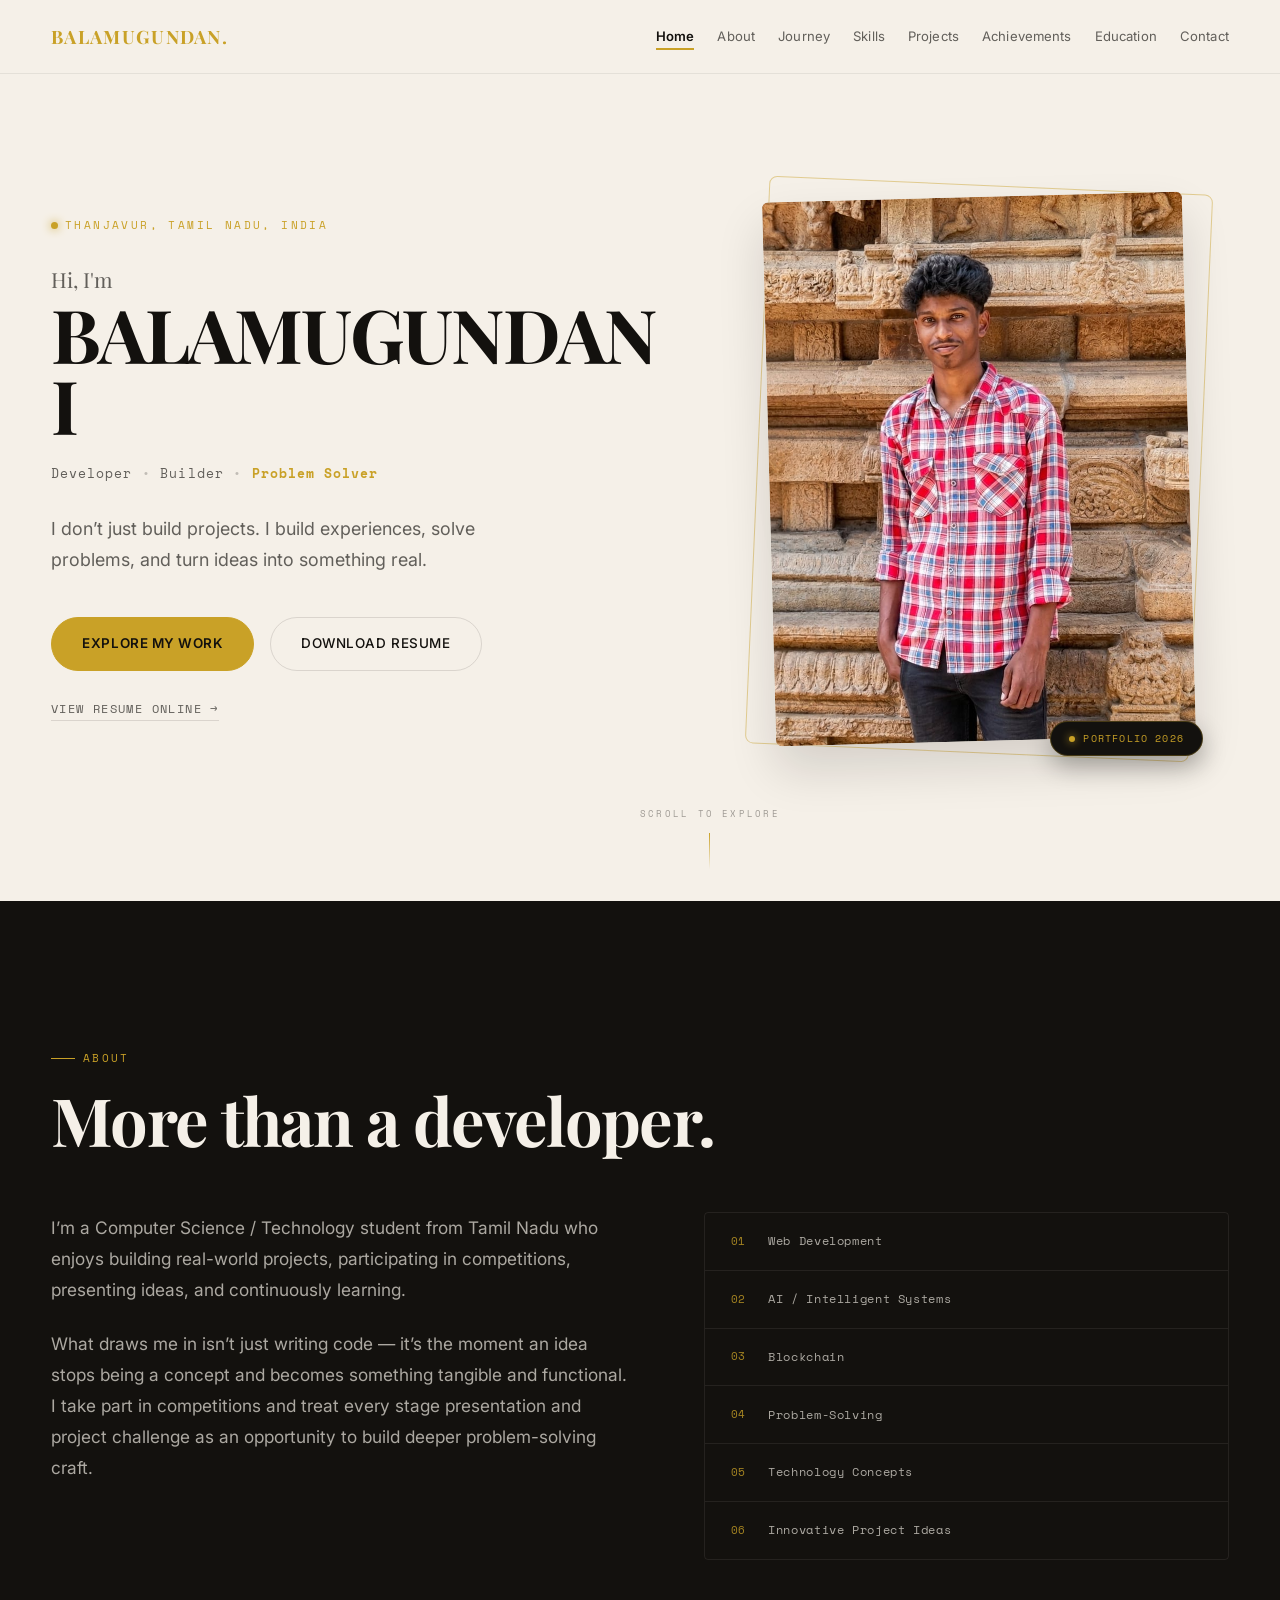
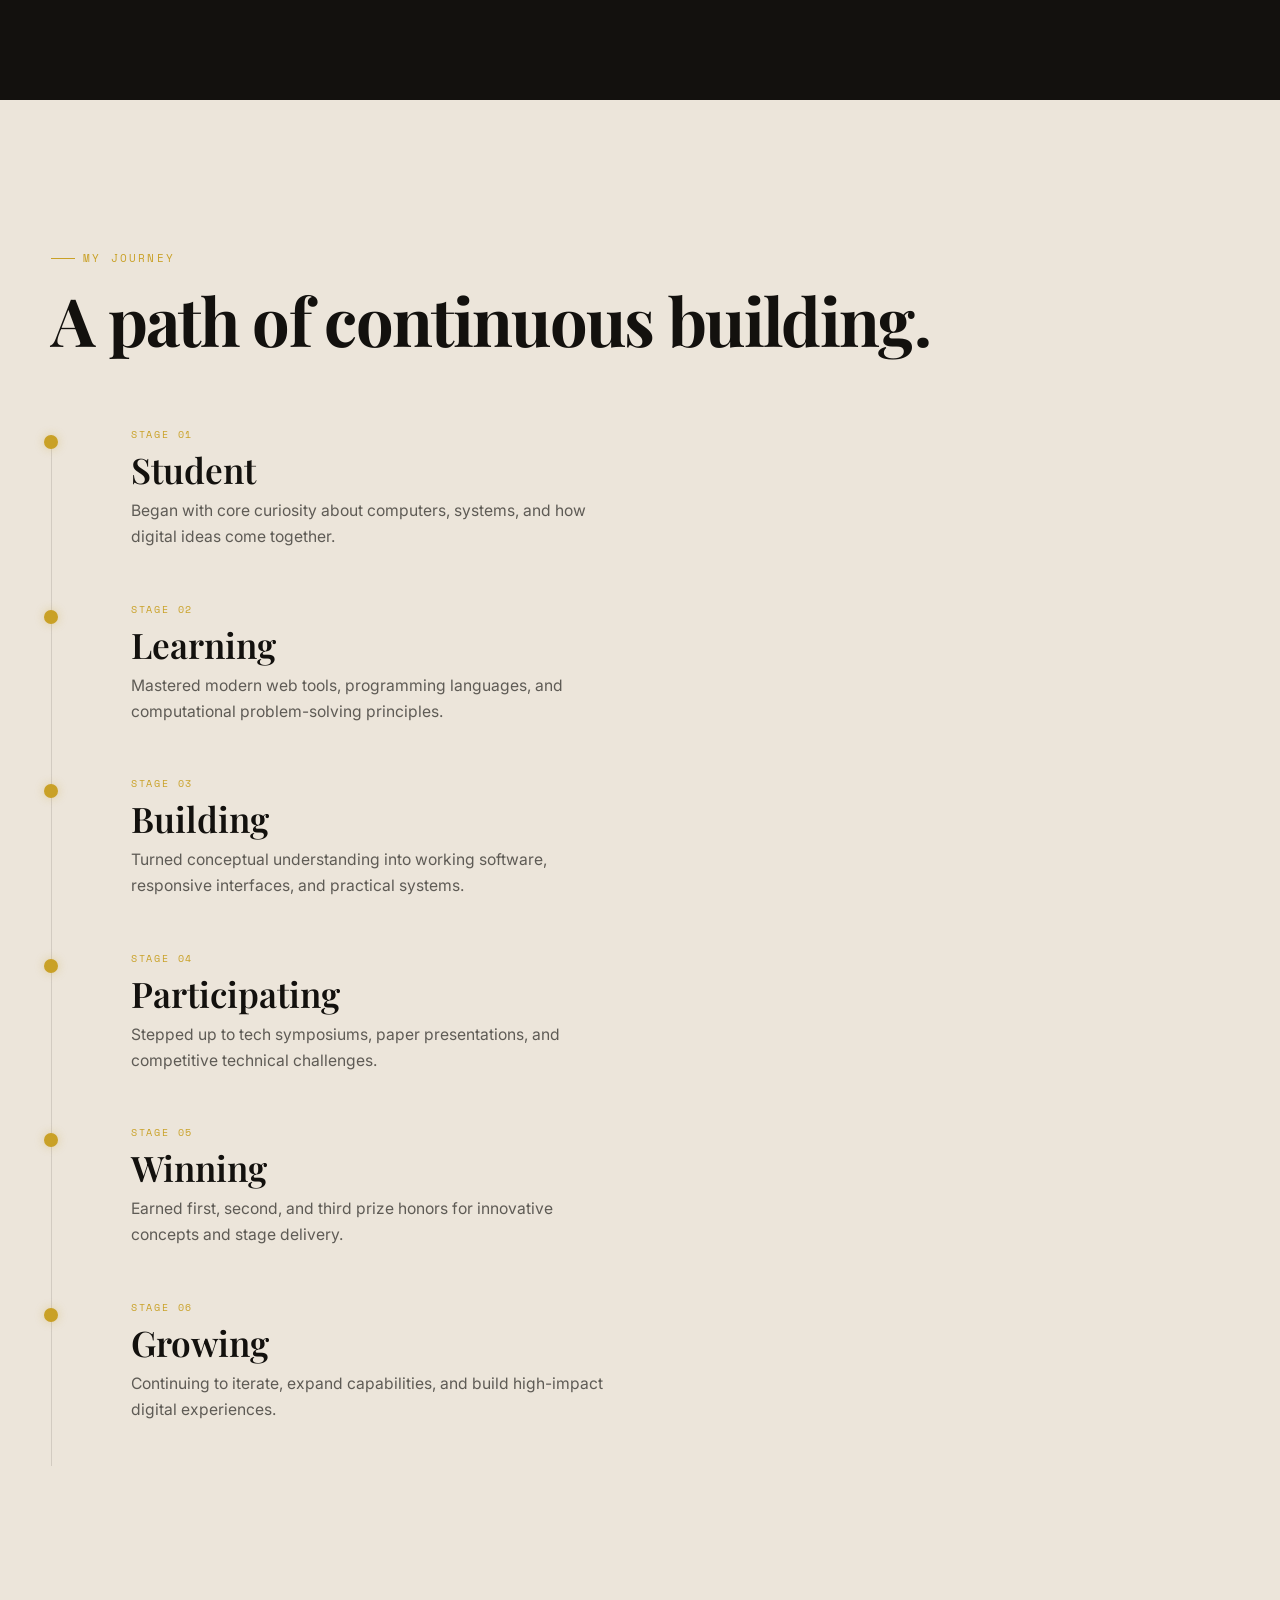
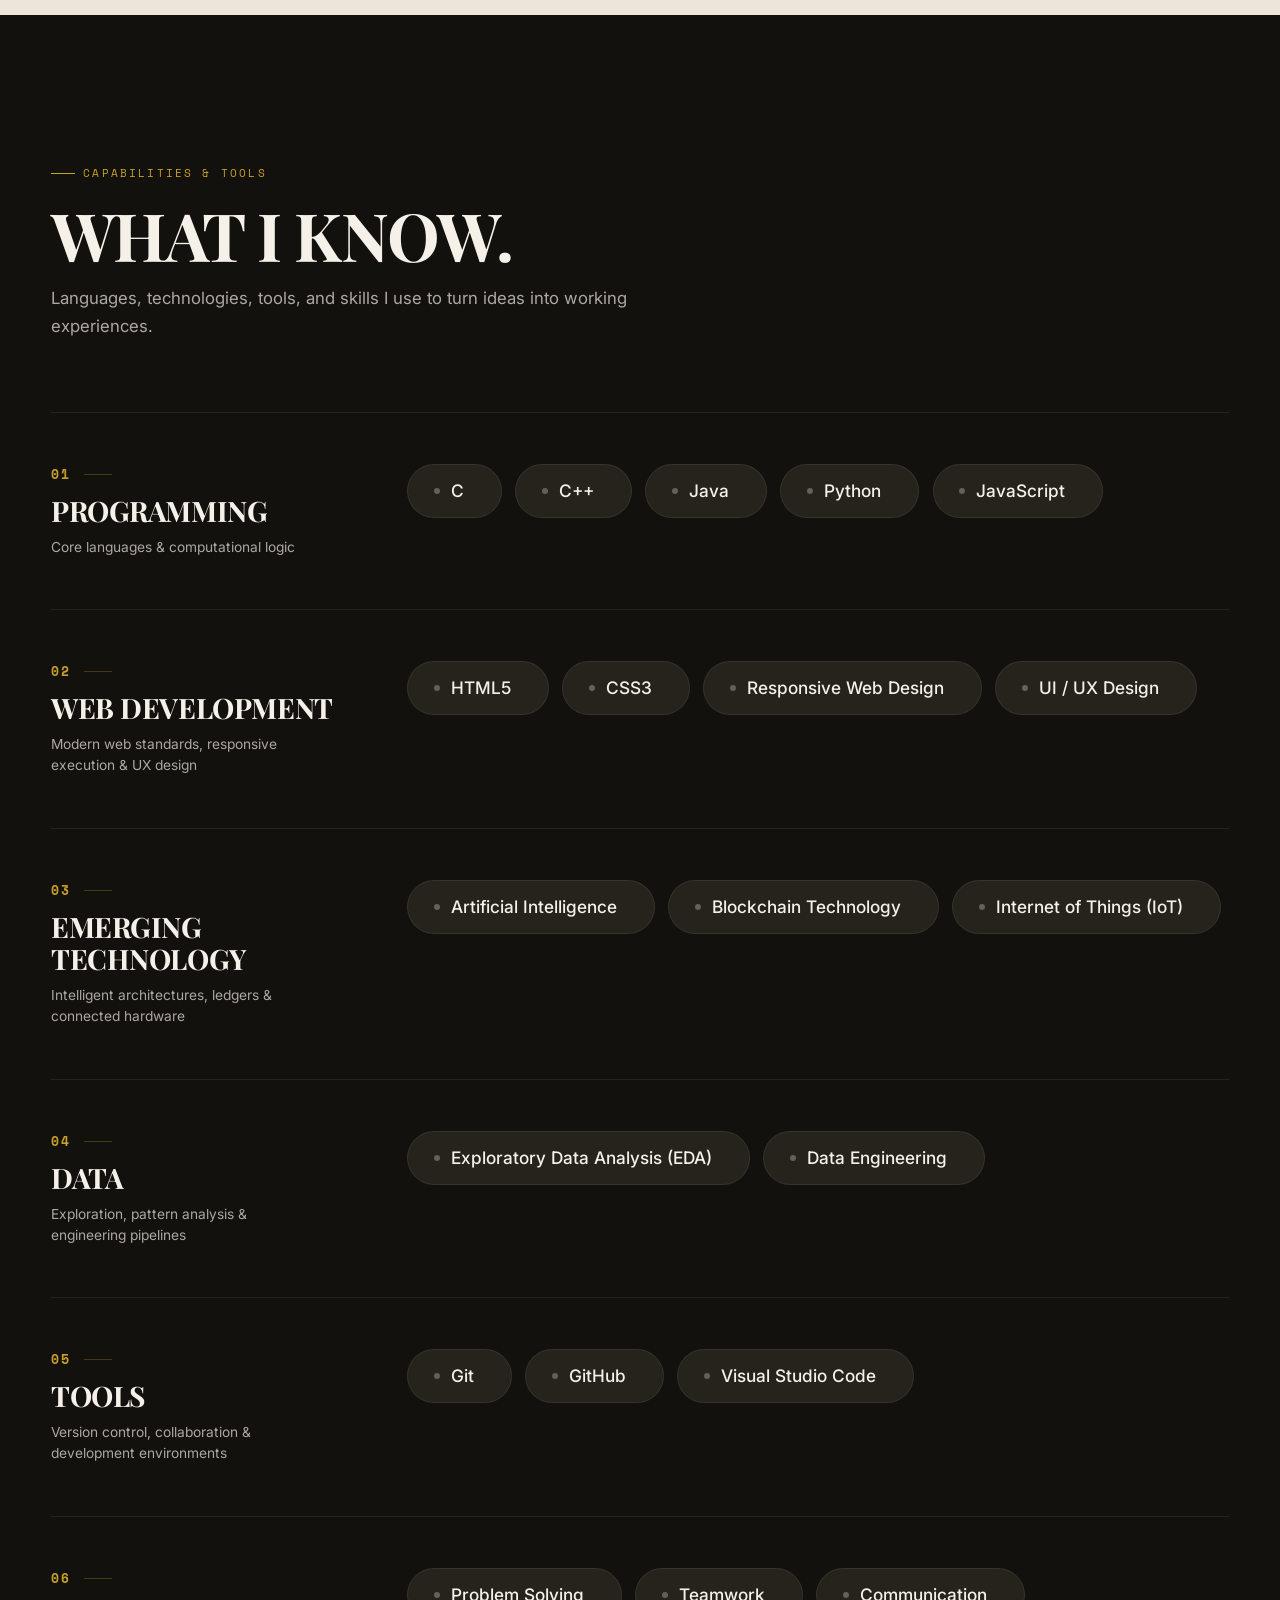
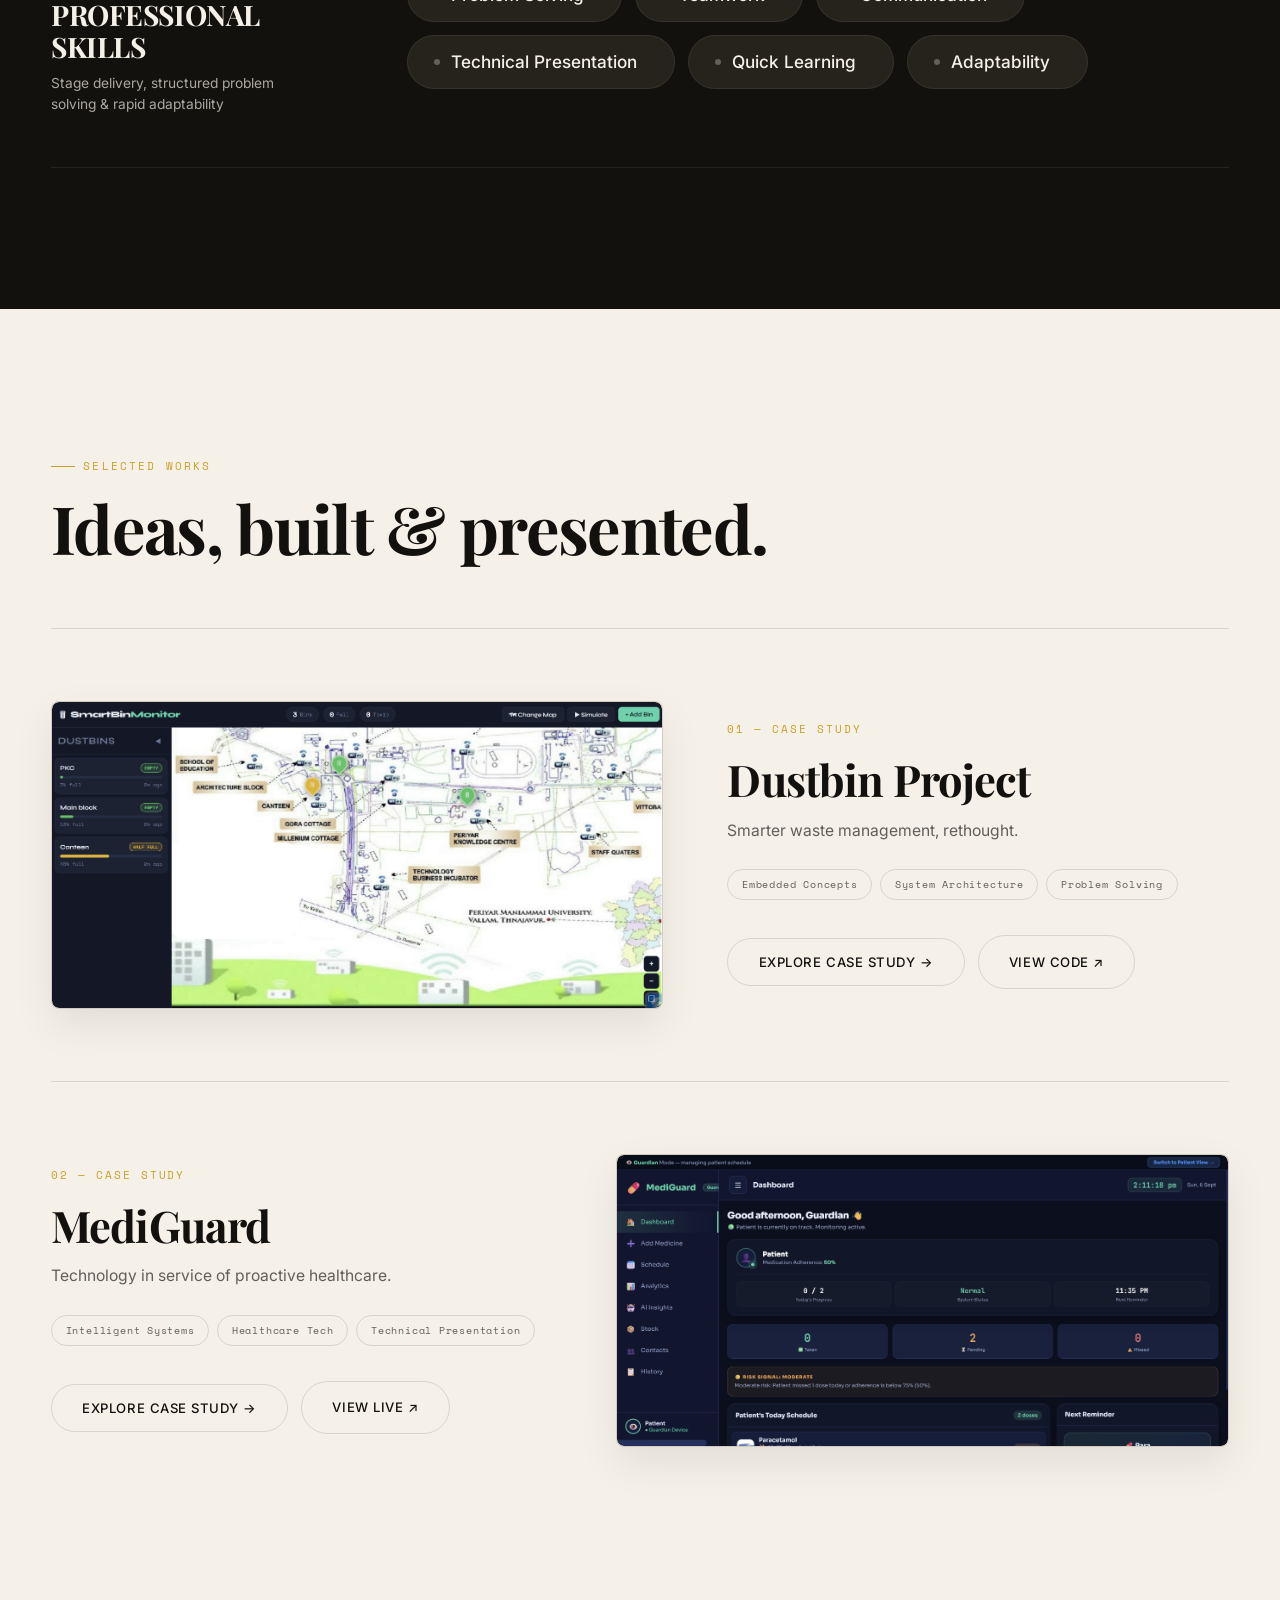
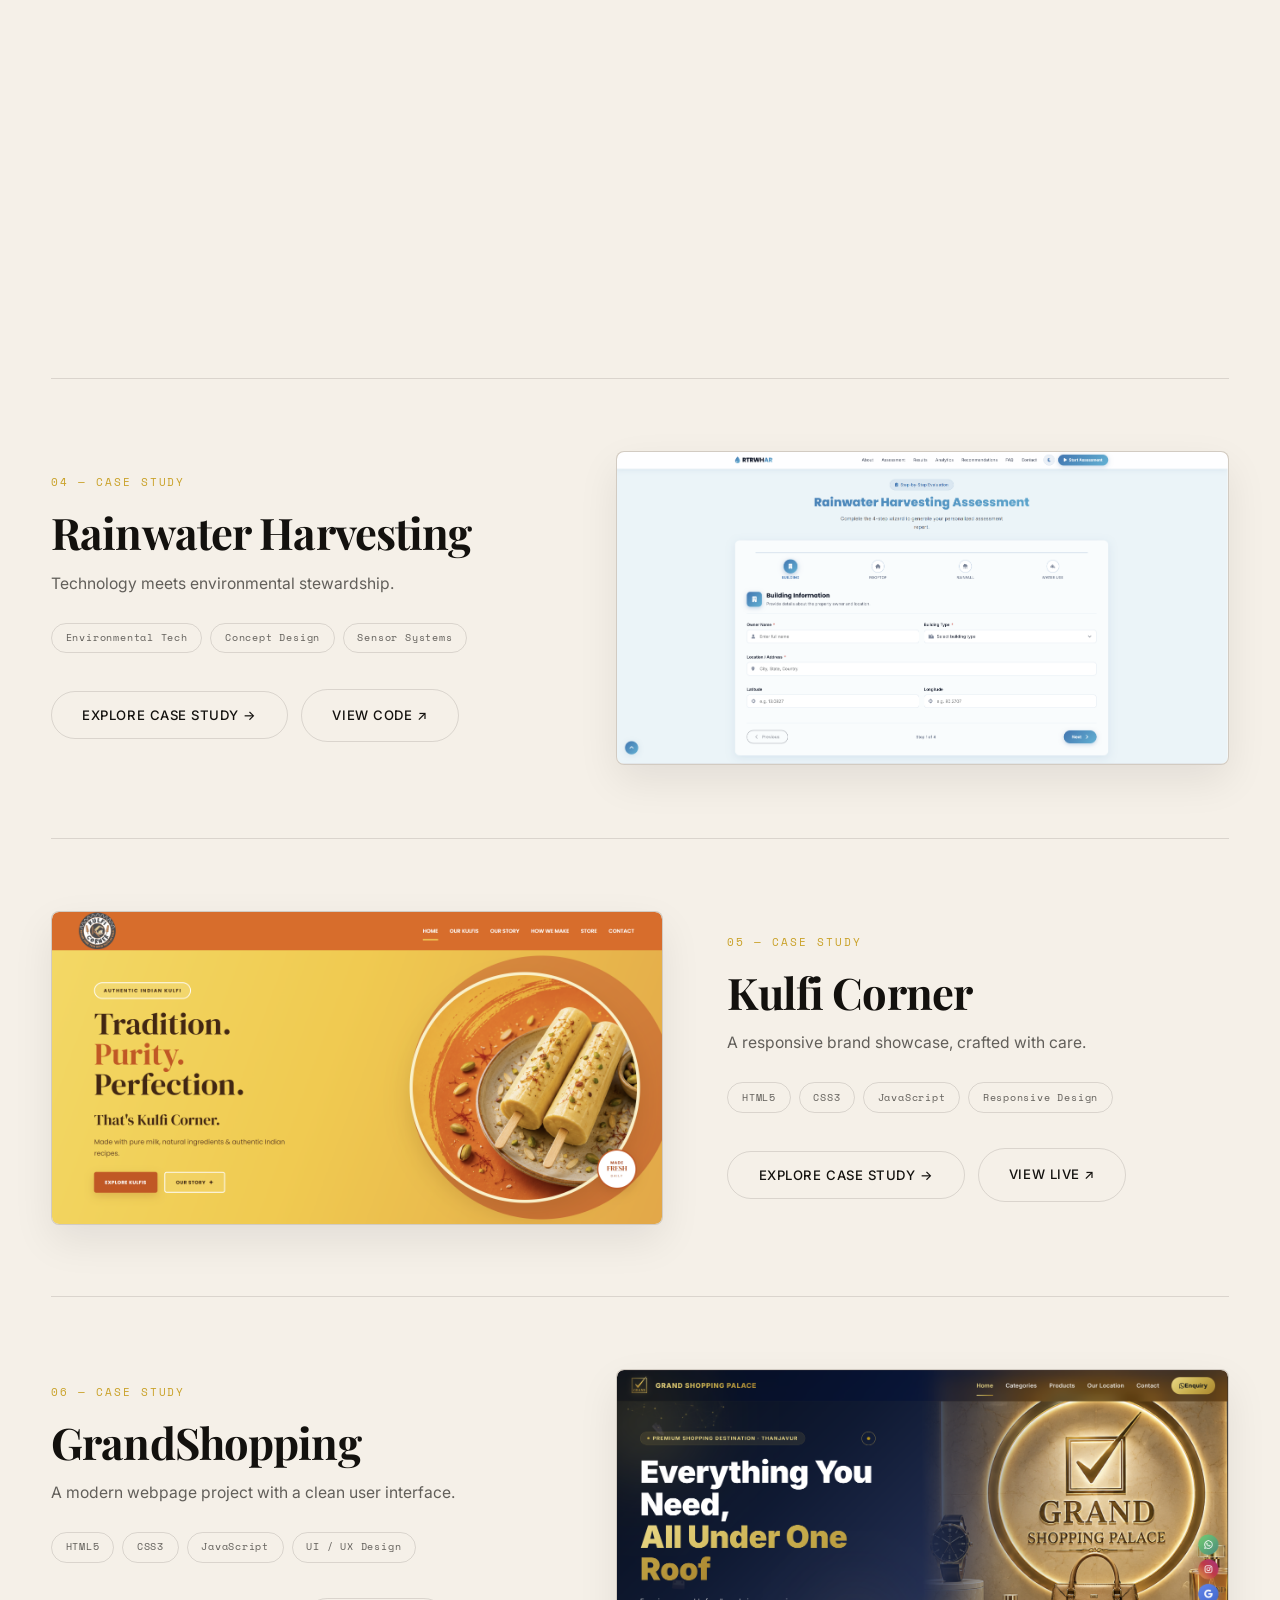
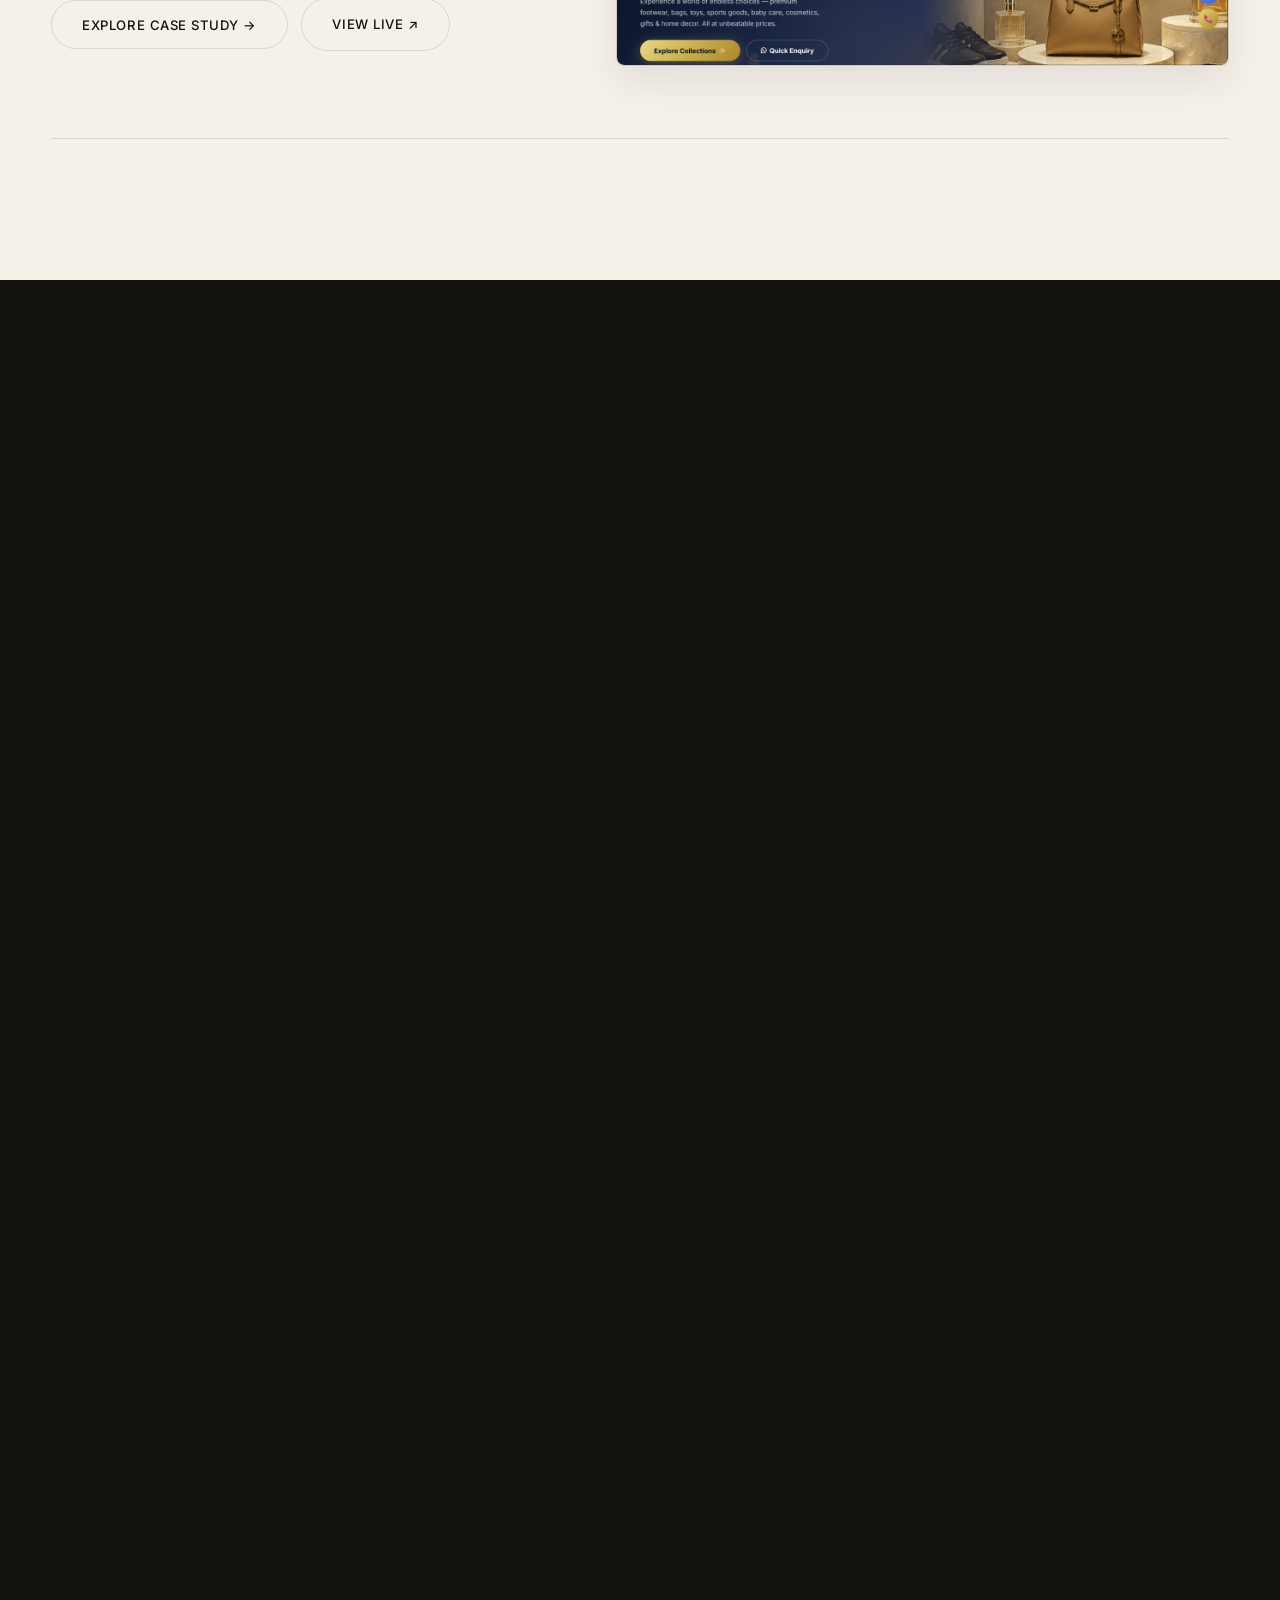
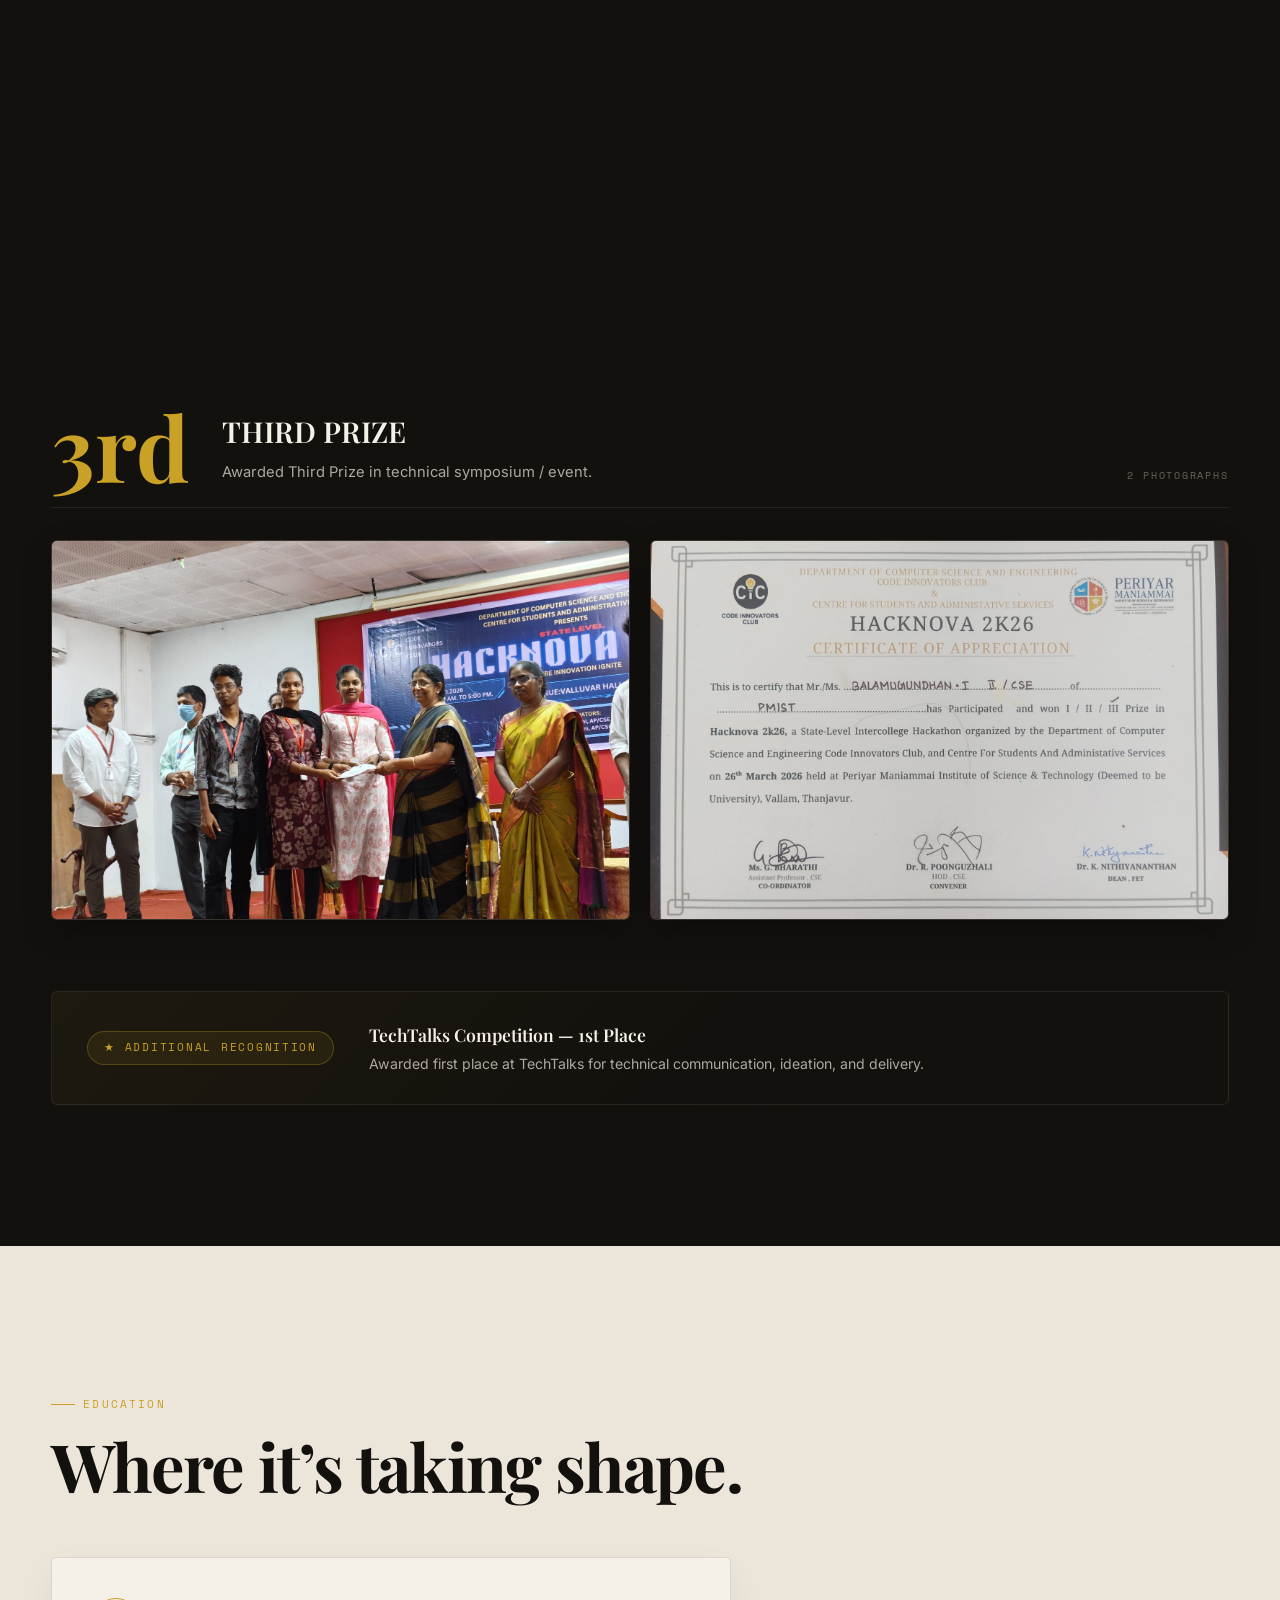
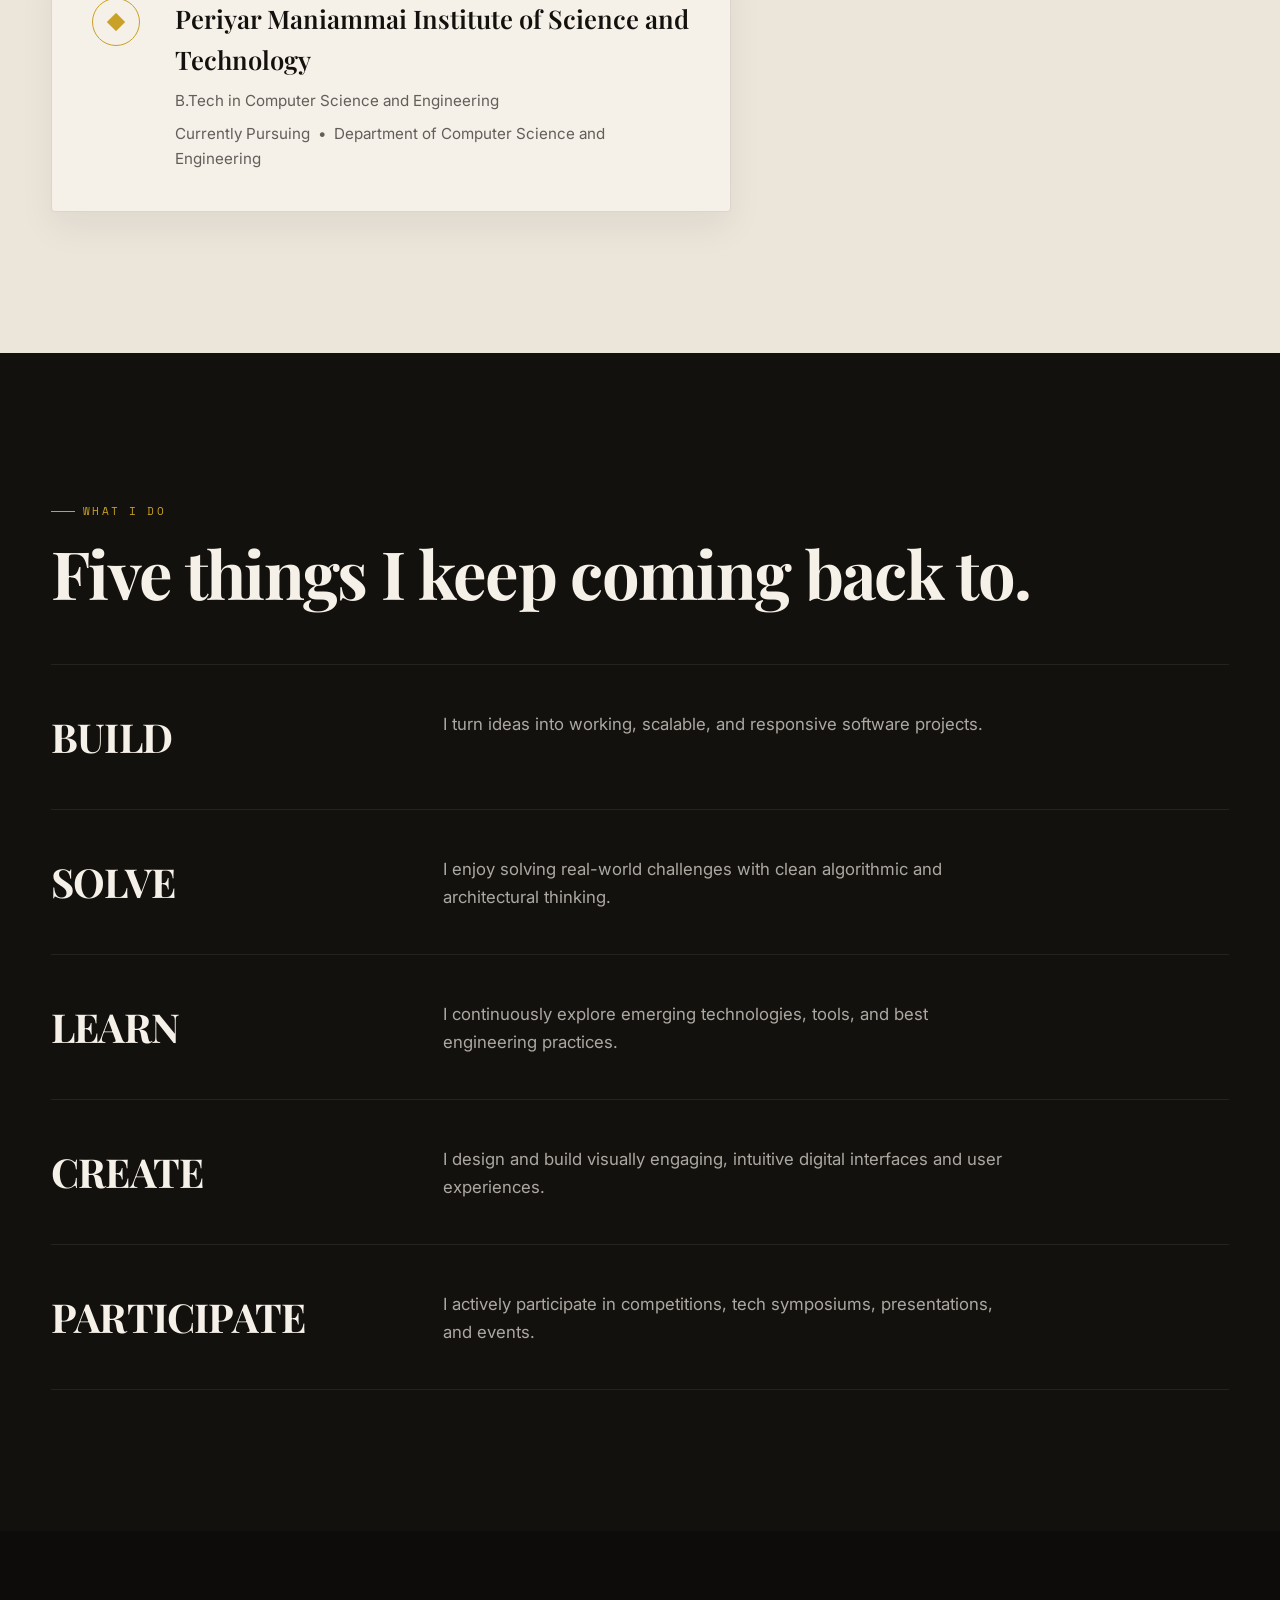
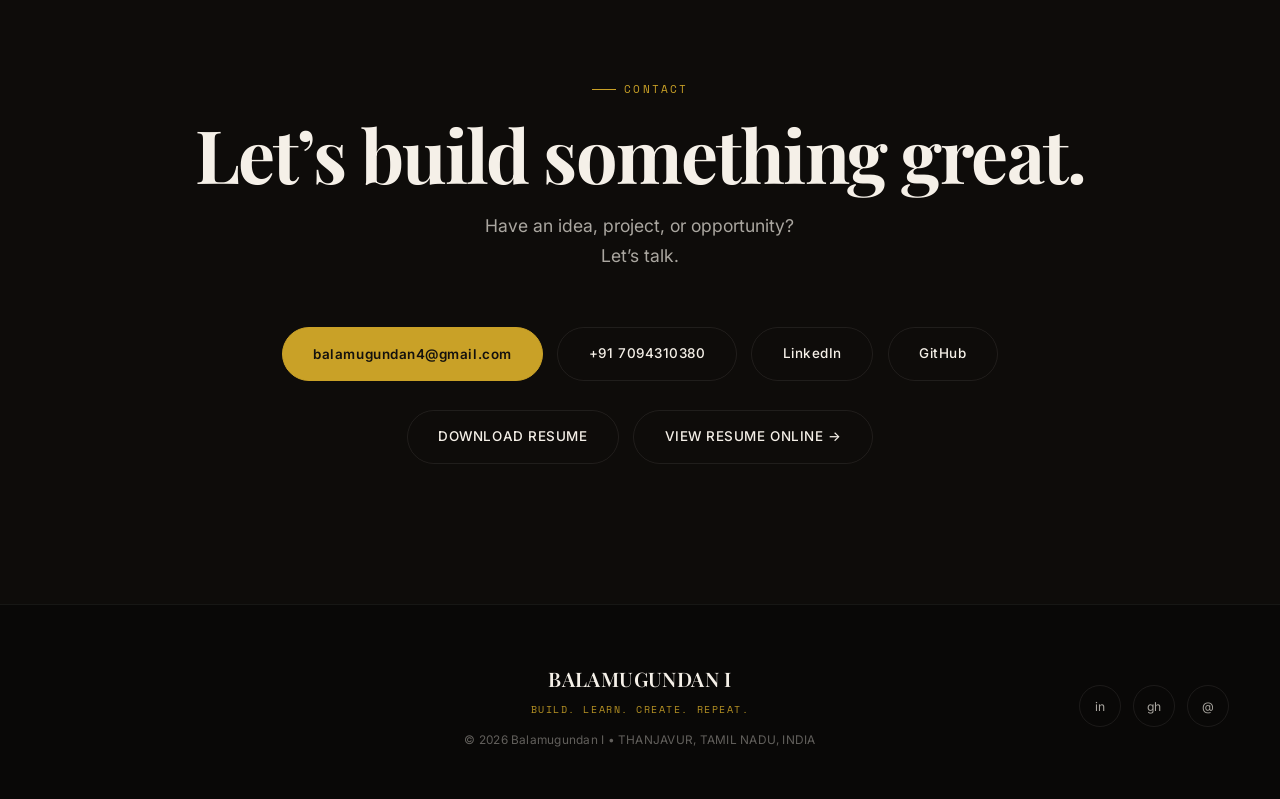
==== commit c3897fc9: "Update portfolio" ====
--- a/index.html
+++ b/index.html
@@ -12,14 +12,14 @@
   <meta property="og:description" content="Personal portfolio of Balamugundan I — developer, technology enthusiast, project builder, and competition participant." />
   <meta property="og:type" content="website" />
 
-  <link rel="icon" type="image/svg+xml" href="assets/favicon.svg" />
+  <link rel="icon" type="image/svg+xml" href="/favicon.svg" />
   
   <!-- Typography: Playfair Display (editorial) + Inter (clean) + Space Mono (technical) -->
   <link rel="preconnect" href="https://fonts.googleapis.com" />
   <link rel="preconnect" href="https://fonts.gstatic.com" crossorigin />
   <link href="https://fonts.googleapis.com/css2?family=Inter:wght@300;400;500;600;700&family=Playfair+Display:ital,wght@0,400;0,500;0,600;0,700;1,400;1,500;1,600&family=Space+Mono:ital,wght@0,400;0,700;1,400&display=swap" rel="stylesheet" />
 
-  <link rel="stylesheet" href="style.css" />
+  <link rel="stylesheet" href="/style.css" />
 </head>
 <body>
 
@@ -126,8 +126,8 @@
 
         <div class="drawer-bottom">
           <div class="drawer-resume-btns">
-            <a href="Balamugundan_Resume.pdf" download="Balamugundan_Resume.pdf" class="btn small primary download-resume-btn">DOWNLOAD RESUME &darr;</a>
-            <a href="Balamugundan_Resume.pdf" target="_blank" rel="noopener noreferrer" class="btn small on-light-btn">VIEW RESUME ONLINE &rarr;</a>
+            <a href="/resume.html" download="resume.html" class="btn small primary download-resume-btn">DOWNLOAD RESUME &darr;</a>
+            <a href="/resume.html" target="_blank" rel="noopener noreferrer" class="btn small on-light-btn">VIEW RESUME ONLINE &rarr;</a>
           </div>
           <p class="drawer-info">balamugundan4@gmail.com &bull; THANJAVUR, TAMIL NADU, INDIA</p>
         </div>
@@ -165,11 +165,11 @@
 
           <div class="hero-actions hero-reveal" style="--d: 6;">
             <a href="#projects" class="btn primary" data-goto="projects">EXPLORE MY WORK</a>
-            <a href="Balamugundan_Resume.pdf" download="Balamugundan_Resume.pdf" class="btn on-light-btn download-resume-btn">DOWNLOAD RESUME</a>
+            <a href="/resume.html" download="resume.html" class="btn on-light-btn download-resume-btn">DOWNLOAD RESUME</a>
           </div>
 
           <div class="hero-resume-row hero-reveal" style="--d: 7;">
-            <a href="Balamugundan_Resume.pdf" target="_blank" rel="noopener noreferrer" class="btn-ghost">VIEW RESUME ONLINE &rarr;</a>
+            <a href="/resume.html" target="_blank" rel="noopener noreferrer" class="btn-ghost">VIEW RESUME ONLINE &rarr;</a>
           </div>
         </div>
 
@@ -179,10 +179,10 @@
             <div class="profile-art-frame">
               <img 
                 id="profilePhotoImg"
-                src="public/images/profile.jpeg" 
+                src="/images/profile.jpeg" 
                 alt="Balamugundan I - Personal Photo" 
                 class="profile-photo"
-                onerror="this.onerror=null; this.src='assets/images/profile.jpg'; this.onerror=() => showProfilePlaceholder();"
+                onerror="this.onerror=null; showProfilePlaceholder();"
               />
               
               <!-- Elegant Typography Fallback (shows before user copies personal photo) -->
@@ -190,7 +190,7 @@
                 <div class="ph-monogram">BI</div>
                 <span class="ph-label">BALAMUGUNDAN I</span>
                 <span class="ph-tag">Developer &bull; Builder</span>
-                <span class="ph-path">/public/images/profile.jpg</span>
+                <span class="ph-path">/images/profile.jpeg</span>
               </div>
             </div>
 
@@ -370,8 +370,8 @@
         </div>
 
         <div class="reveal contact-resume">
-          <a href="Balamugundan_Resume.pdf" download="Balamugundan_Resume.pdf" class="btn download-resume-btn">DOWNLOAD RESUME</a>
-          <a href="Balamugundan_Resume.pdf" target="_blank" rel="noopener noreferrer" class="btn">VIEW RESUME ONLINE &rarr;</a>
+          <a href="/resume.html" download="resume.html" class="btn download-resume-btn">DOWNLOAD RESUME</a>
+          <a href="/resume.html" target="_blank" rel="noopener noreferrer" class="btn">VIEW RESUME ONLINE &rarr;</a>
         </div>
       </div>
     </section>
@@ -426,6 +426,6 @@
     </div>
   </div>
 
-  <script src="script.js"></script>
+  <script src="/script.js"></script>
 </body>
 </html>
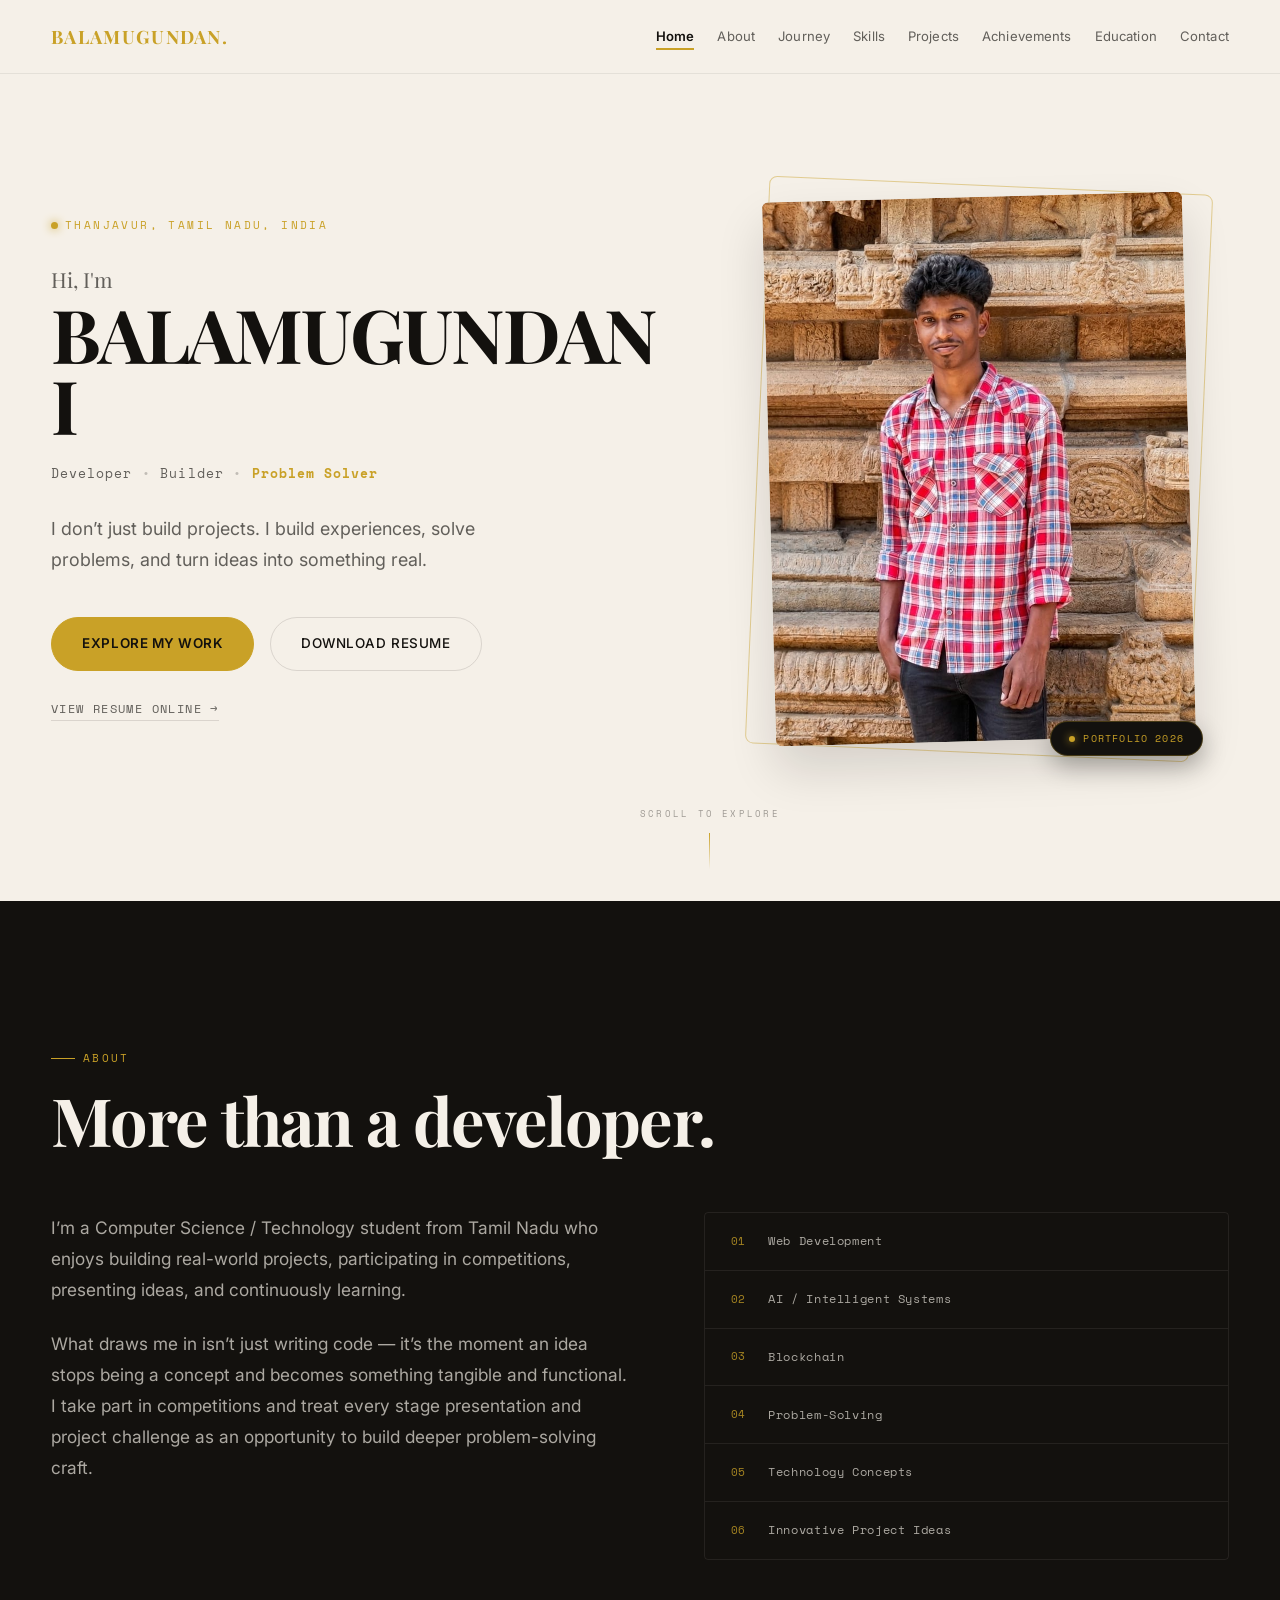
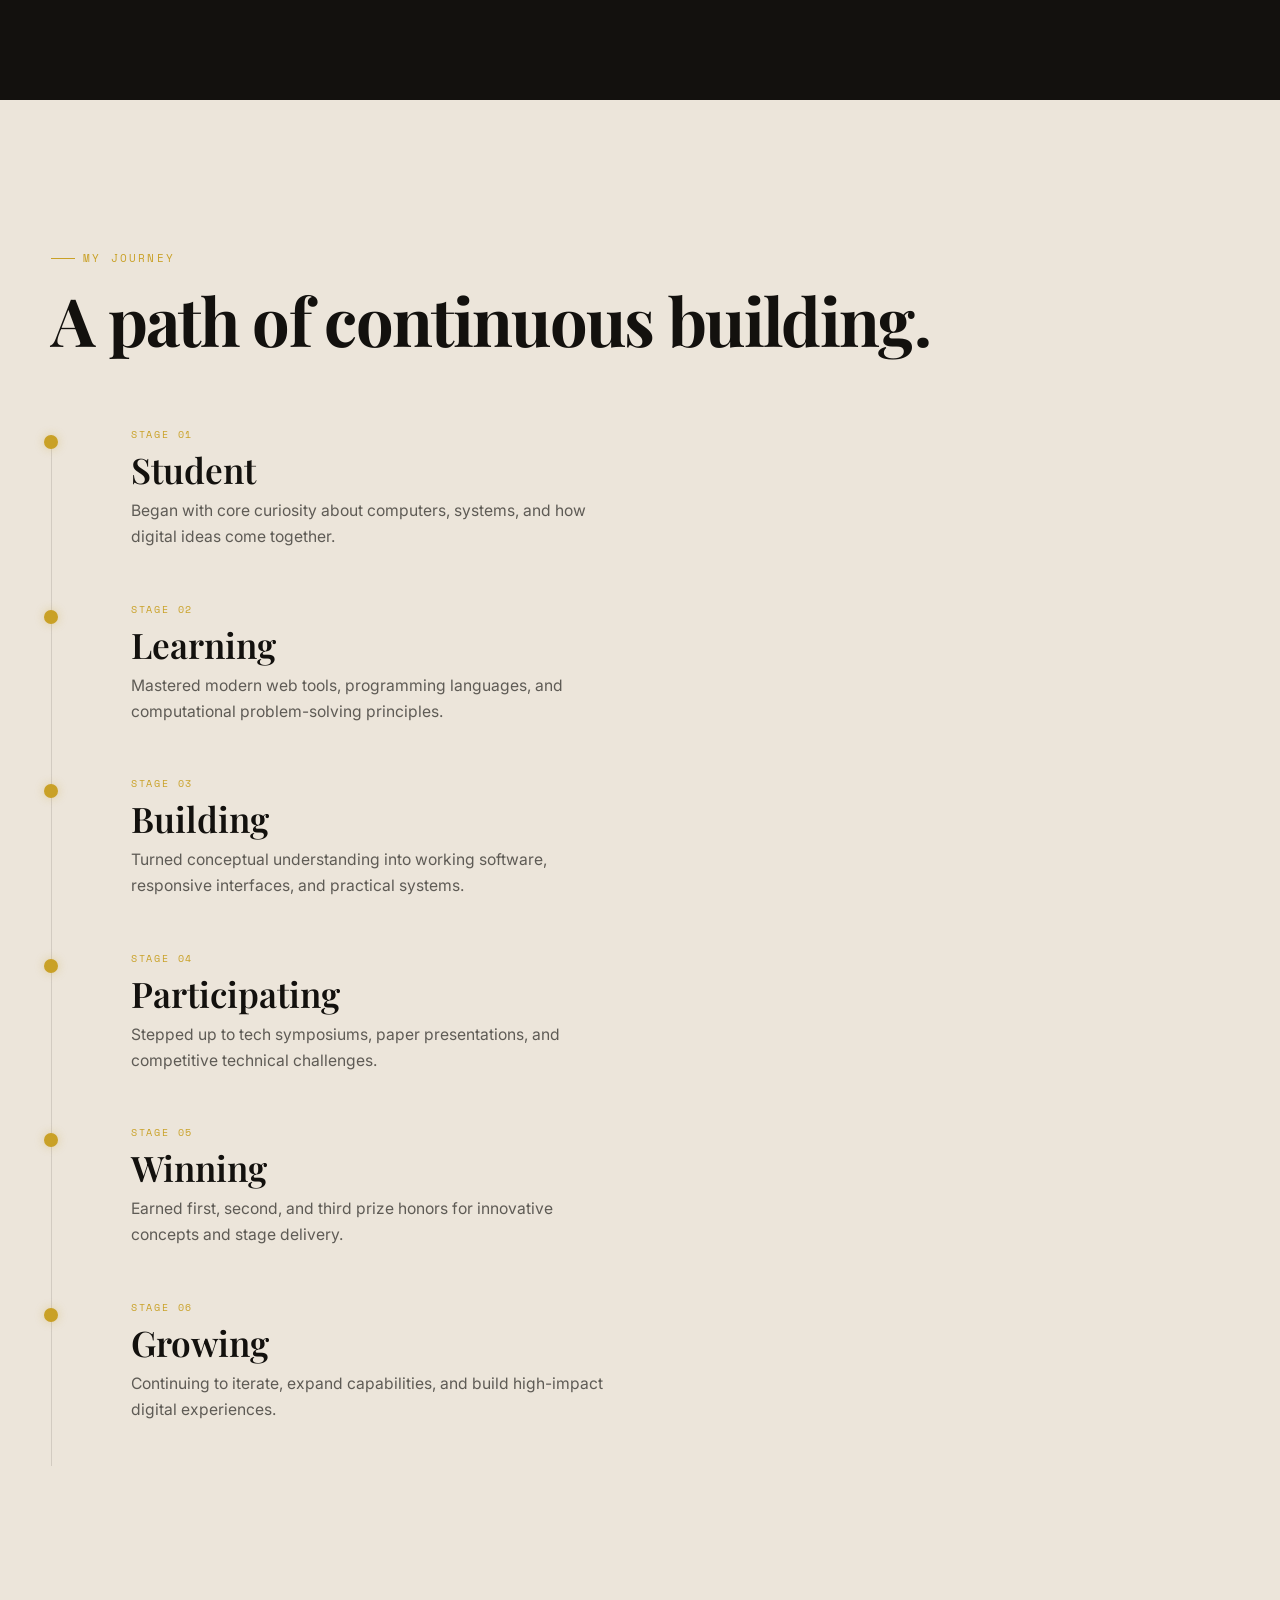
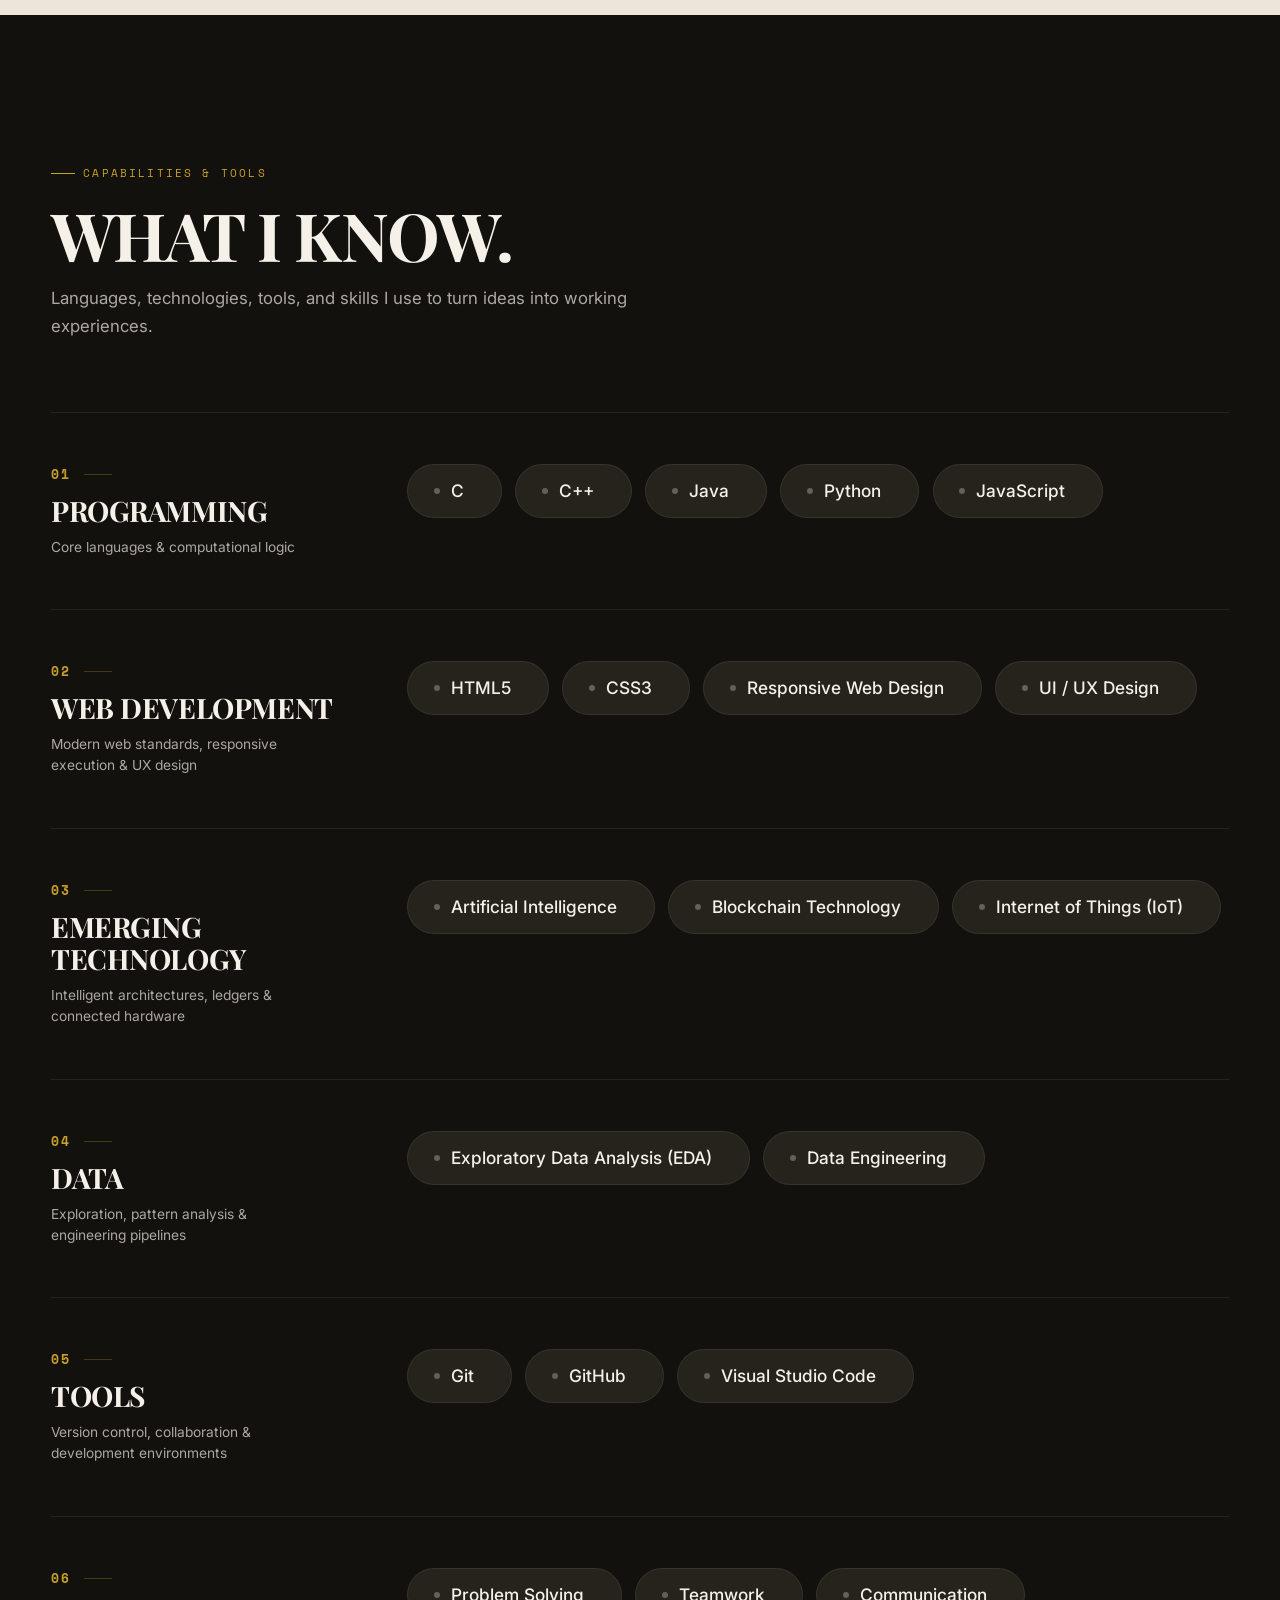
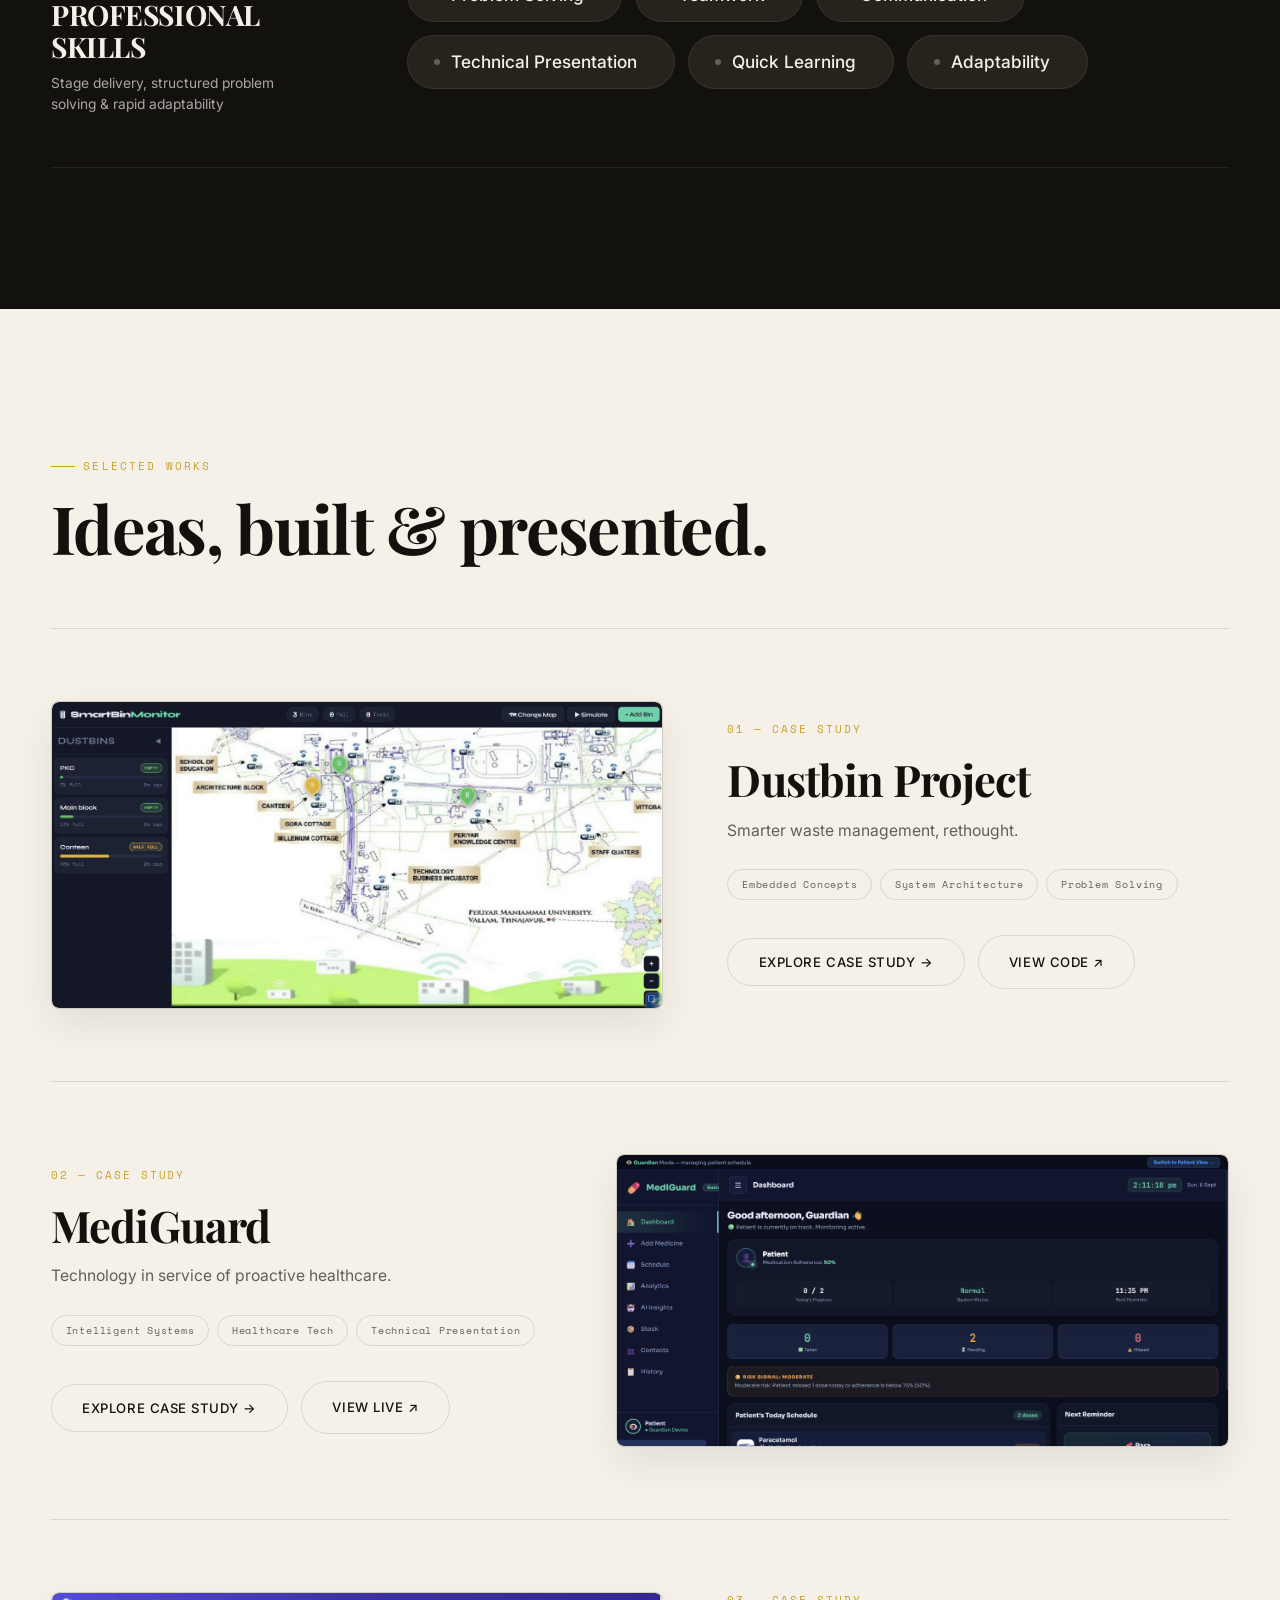
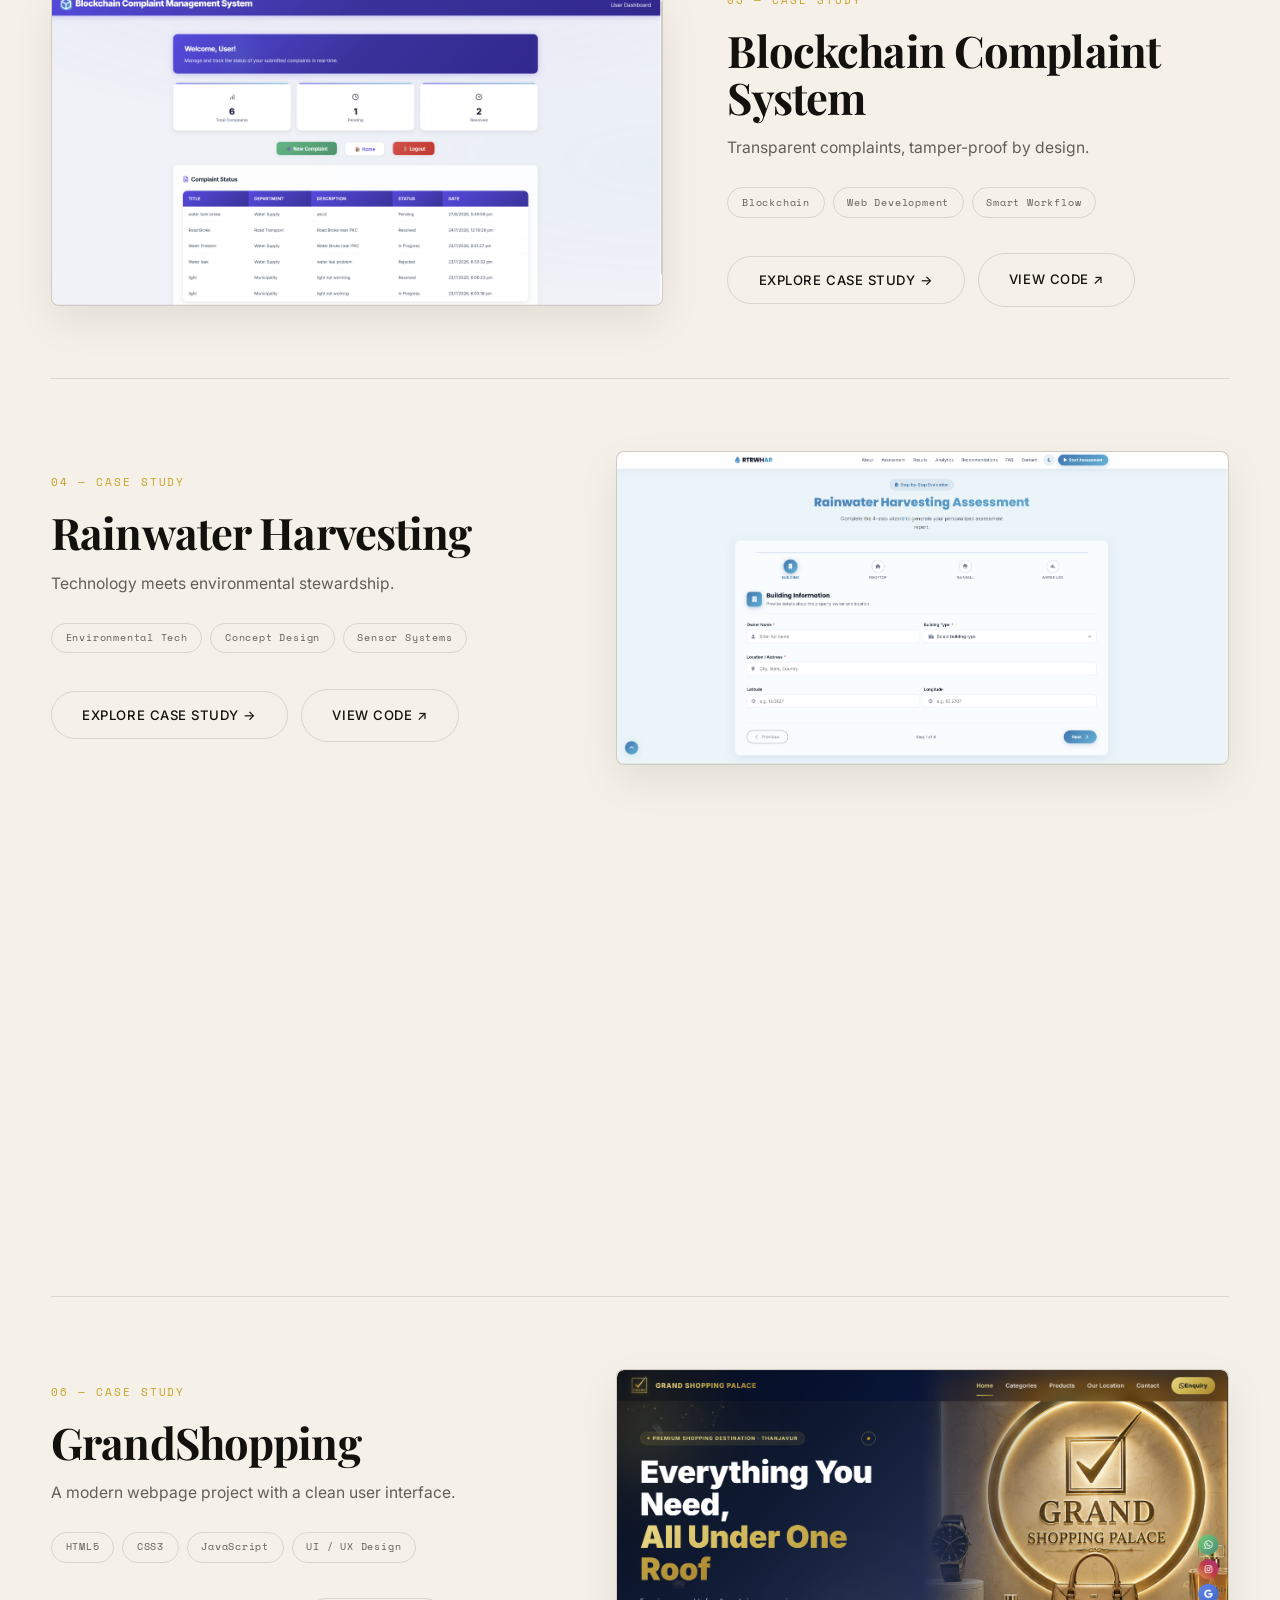
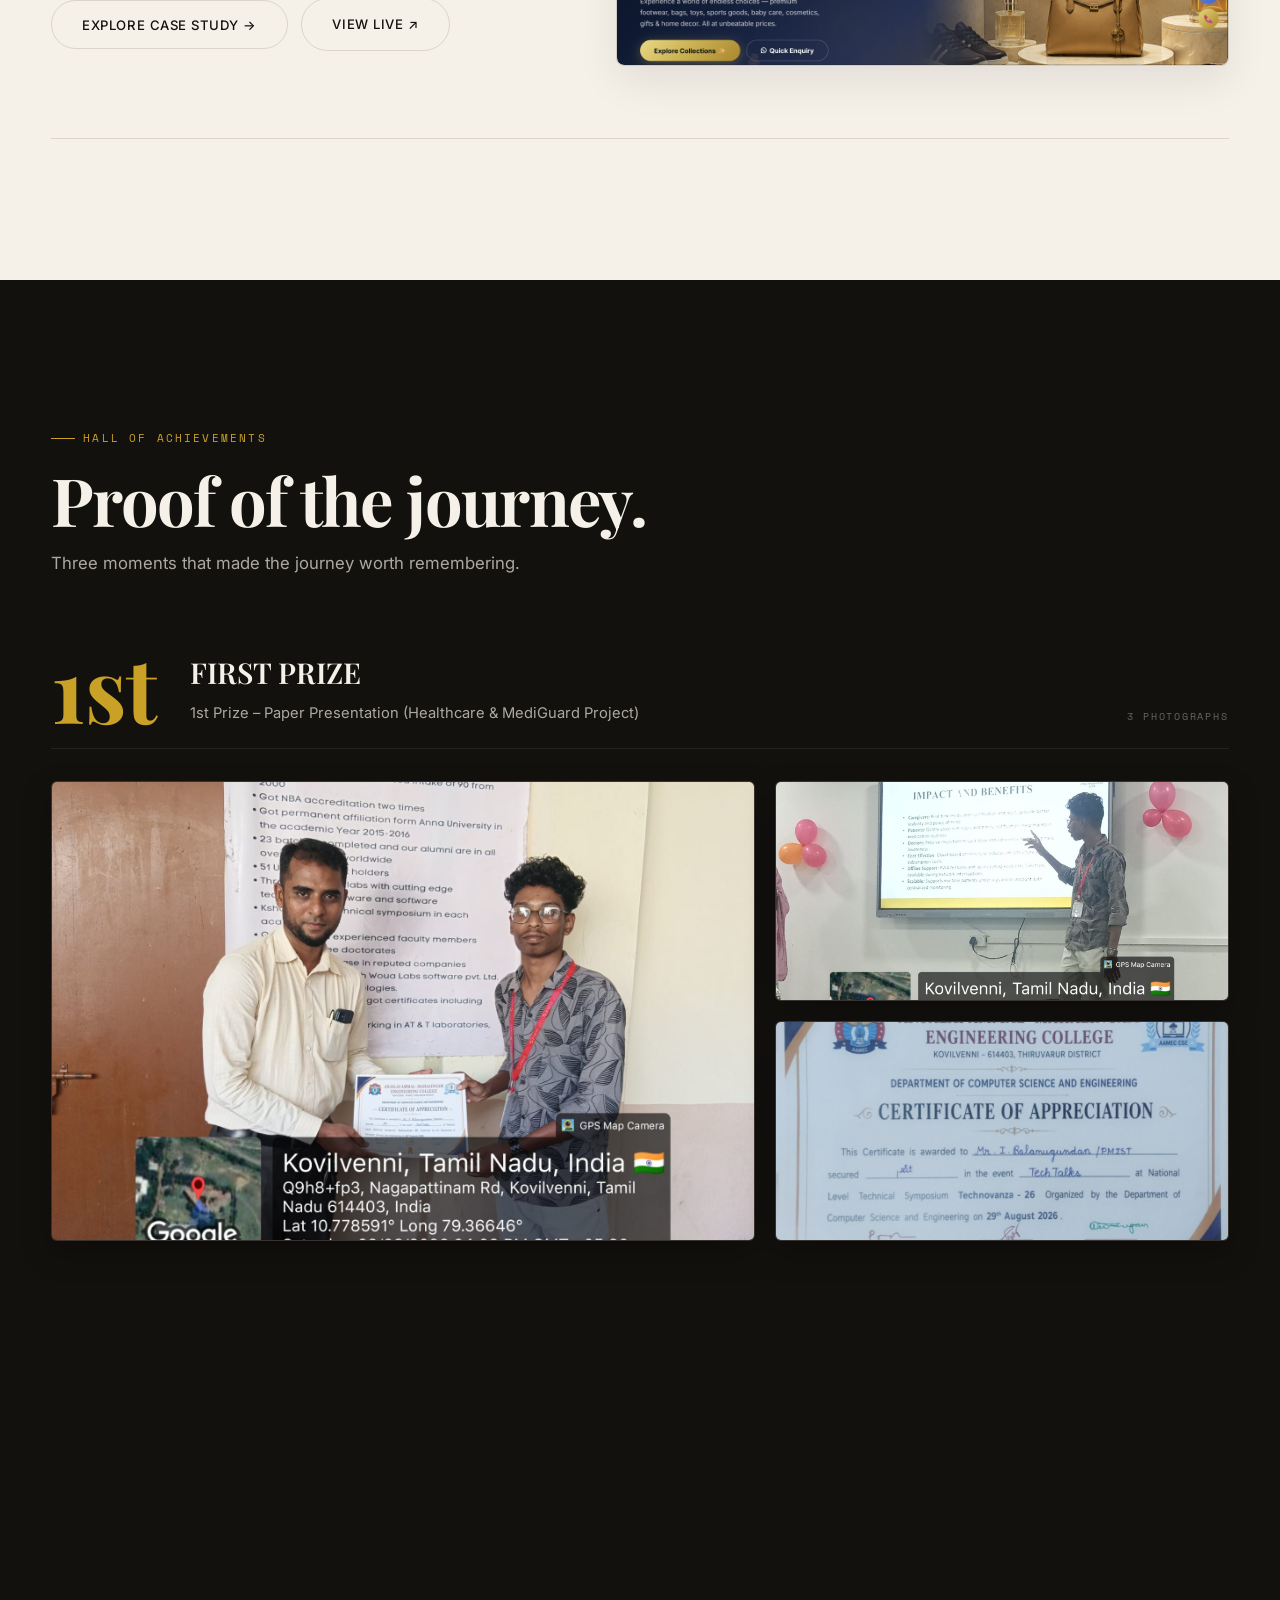
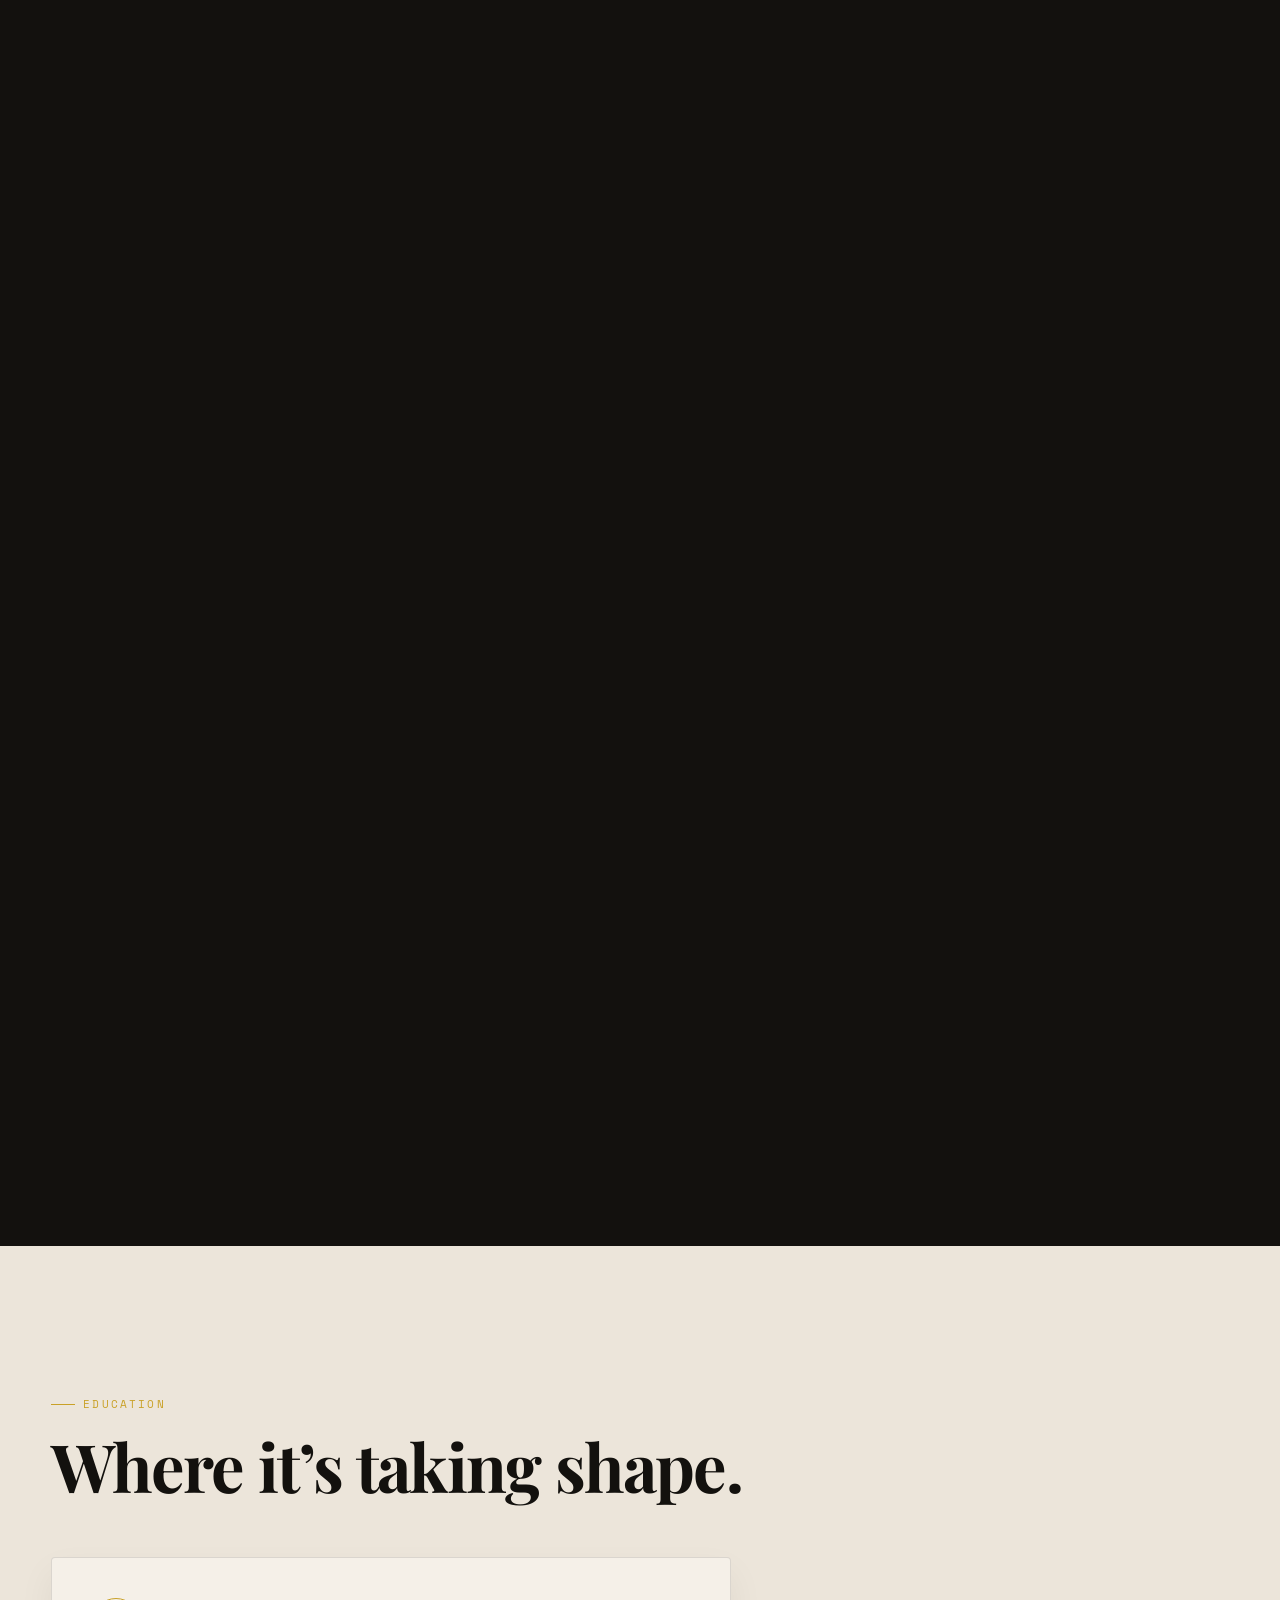
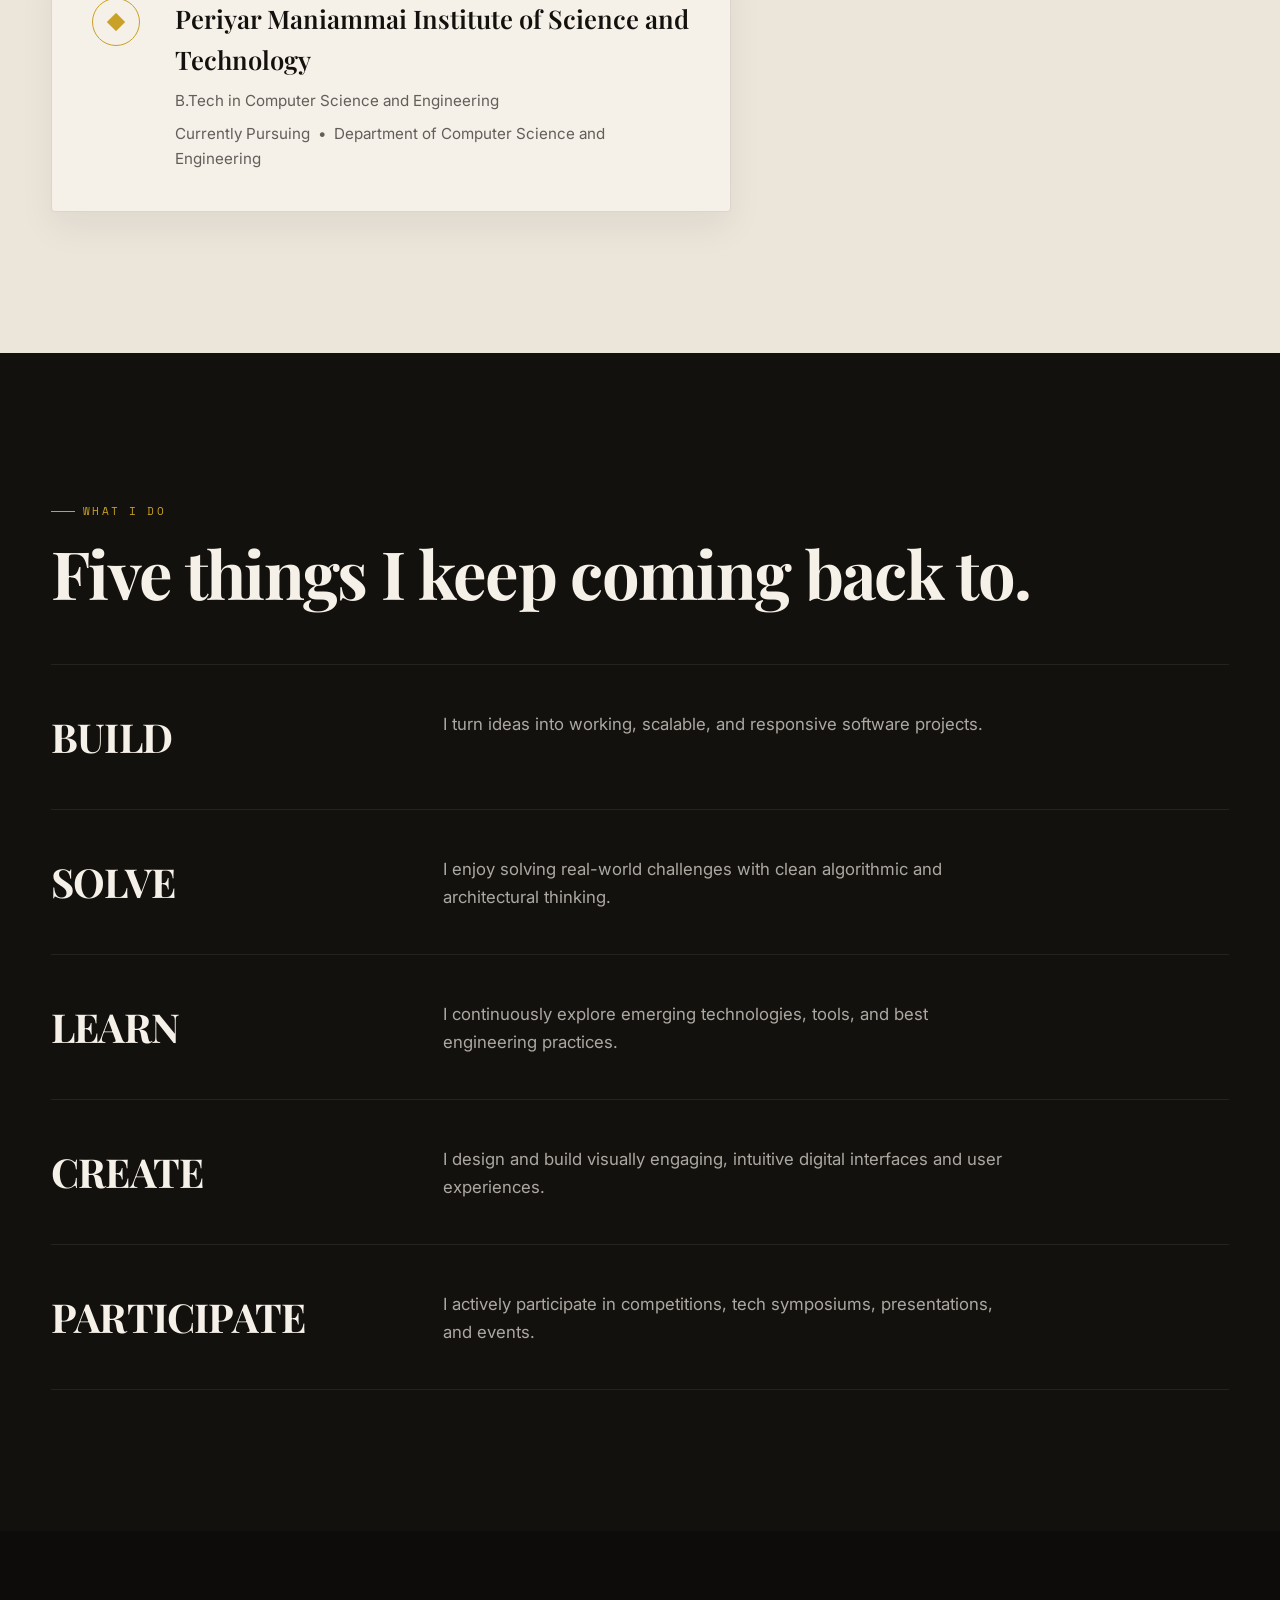
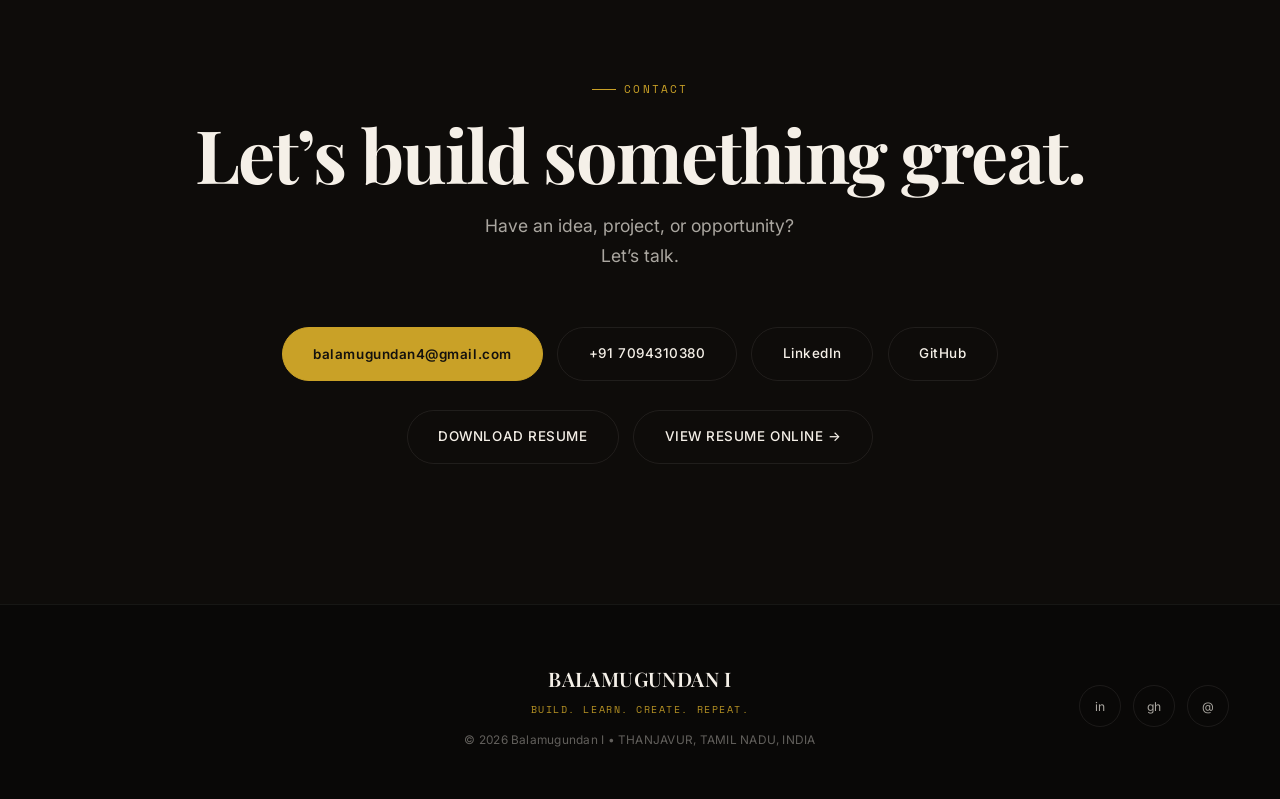
==== commit 825d1d71: "Update portfolio" ====
--- a/index.html
+++ b/index.html
@@ -19,7 +19,7 @@
   <link rel="preconnect" href="https://fonts.gstatic.com" crossorigin />
   <link href="https://fonts.googleapis.com/css2?family=Inter:wght@300;400;500;600;700&family=Playfair+Display:ital,wght@0,400;0,500;0,600;0,700;1,400;1,500;1,600&family=Space+Mono:ital,wght@0,400;0,700;1,400&display=swap" rel="stylesheet" />
 
-  <link rel="stylesheet" href="/style.css" />
+  <link rel="stylesheet" href="style.css" />
 </head>
 <body>
 
@@ -126,8 +126,8 @@
 
         <div class="drawer-bottom">
           <div class="drawer-resume-btns">
-            <a href="/resume.html" download="resume.html" class="btn small primary download-resume-btn">DOWNLOAD RESUME &darr;</a>
-            <a href="/resume.html" target="_blank" rel="noopener noreferrer" class="btn small on-light-btn">VIEW RESUME ONLINE &rarr;</a>
+            <a href="Balamugundan_Resume.pdf" download="resume.html" class="btn small primary download-resume-btn">DOWNLOAD RESUME &darr;</a>
+            <a href="Balamugundan_Resume.pdf" target="_blank" rel="noopener noreferrer" class="btn small on-light-btn">VIEW RESUME ONLINE &rarr;</a>
           </div>
           <p class="drawer-info">balamugundan4@gmail.com &bull; THANJAVUR, TAMIL NADU, INDIA</p>
         </div>
@@ -165,11 +165,11 @@
 
           <div class="hero-actions hero-reveal" style="--d: 6;">
             <a href="#projects" class="btn primary" data-goto="projects">EXPLORE MY WORK</a>
-            <a href="/resume.html" download="resume.html" class="btn on-light-btn download-resume-btn">DOWNLOAD RESUME</a>
+            <a href="Balamugundan_Resume.pdf" download="resume.html" class="btn on-light-btn download-resume-btn">DOWNLOAD RESUME</a>
           </div>
 
           <div class="hero-resume-row hero-reveal" style="--d: 7;">
-            <a href="/resume.html" target="_blank" rel="noopener noreferrer" class="btn-ghost">VIEW RESUME ONLINE &rarr;</a>
+            <a href="Balamugundan_Resume.pdf" target="_blank" rel="noopener noreferrer" class="btn-ghost">VIEW RESUME ONLINE &rarr;</a>
           </div>
         </div>
 
@@ -179,7 +179,7 @@
             <div class="profile-art-frame">
               <img 
                 id="profilePhotoImg"
-                src="/images/profile.jpeg" 
+                src="profile.jpeg" 
                 alt="Balamugundan I - Personal Photo" 
                 class="profile-photo"
                 onerror="this.onerror=null; showProfilePlaceholder();"
@@ -370,8 +370,8 @@
         </div>
 
         <div class="reveal contact-resume">
-          <a href="/resume.html" download="resume.html" class="btn download-resume-btn">DOWNLOAD RESUME</a>
-          <a href="/resume.html" target="_blank" rel="noopener noreferrer" class="btn">VIEW RESUME ONLINE &rarr;</a>
+          <a href="Balamugundan_Resume.pdf" download="resume.html" class="btn download-resume-btn">DOWNLOAD RESUME</a>
+          <a href="Balamugundan_Resume.pdf" target="_blank" rel="noopener noreferrer" class="btn">VIEW RESUME ONLINE &rarr;</a>
         </div>
       </div>
     </section>
@@ -426,6 +426,6 @@
     </div>
   </div>
 
-  <script src="/script.js"></script>
+  <script src="script.js"></script>
 </body>
 </html>
